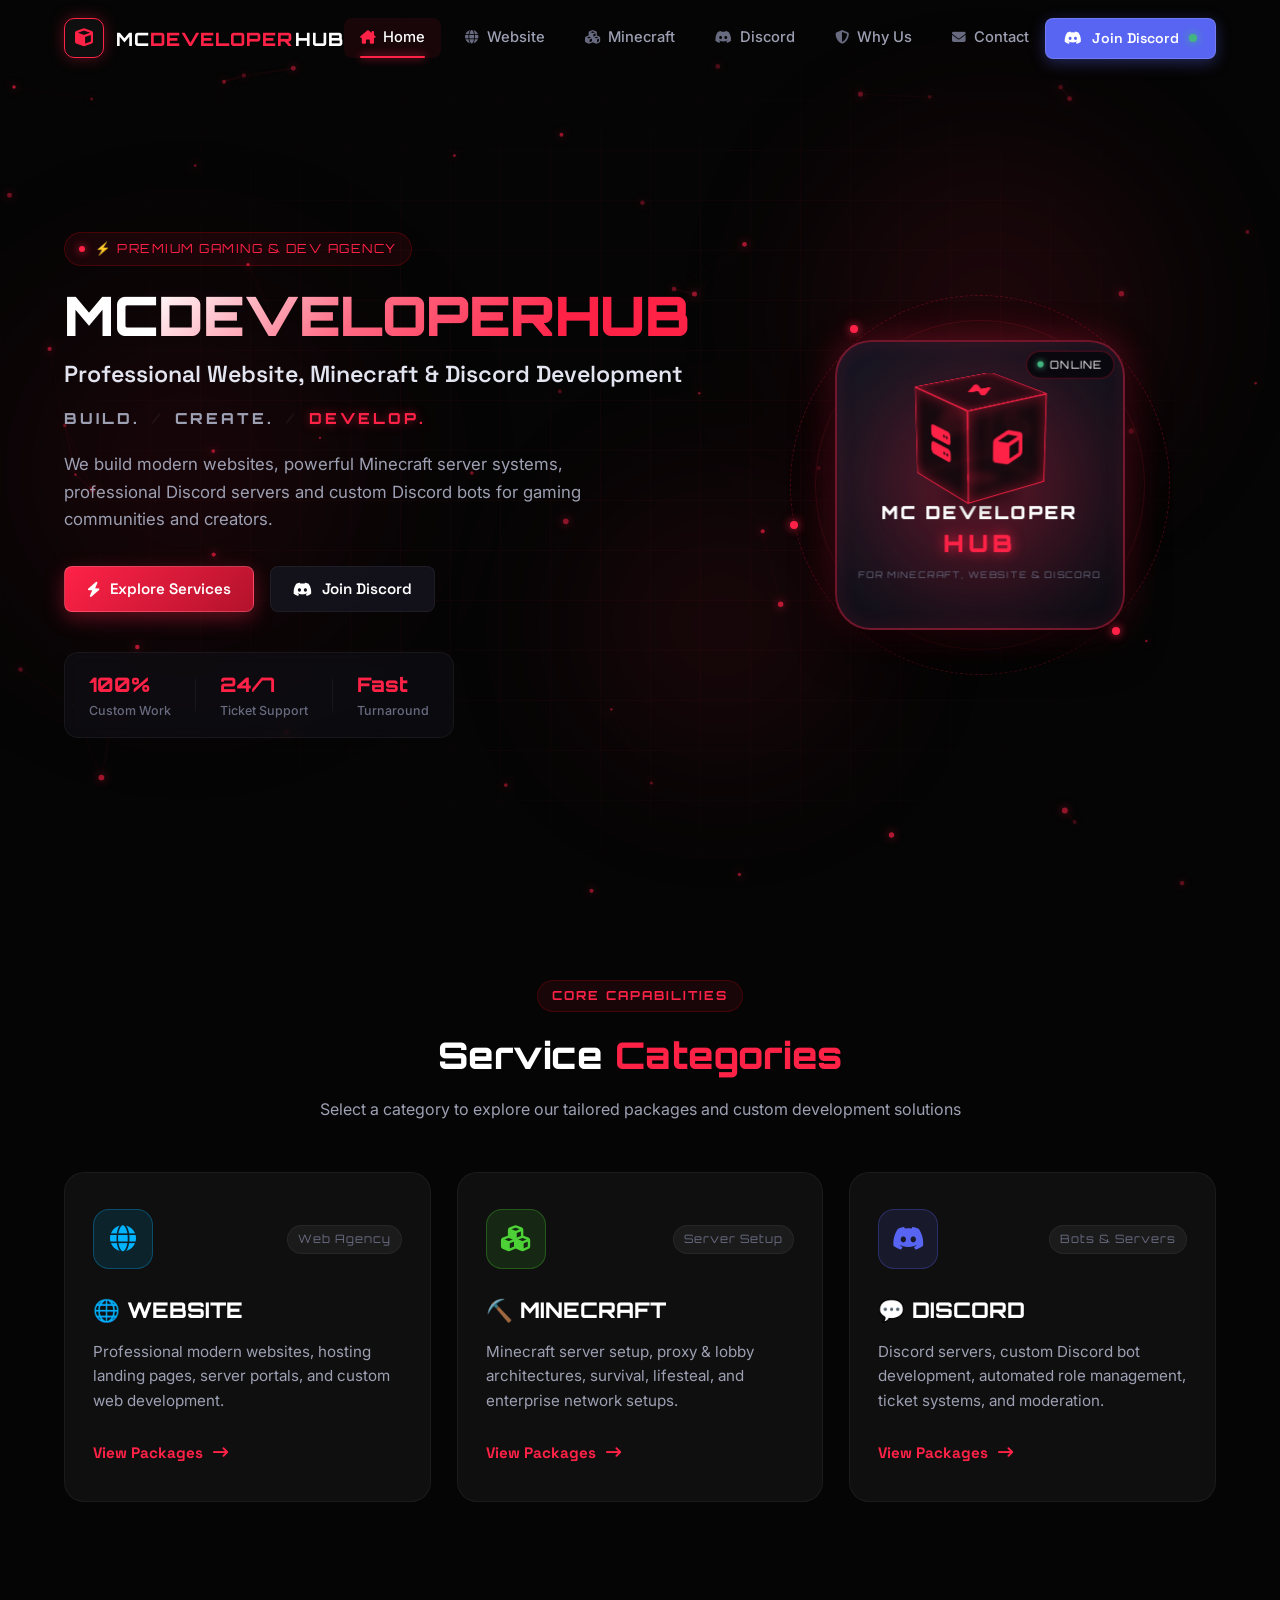
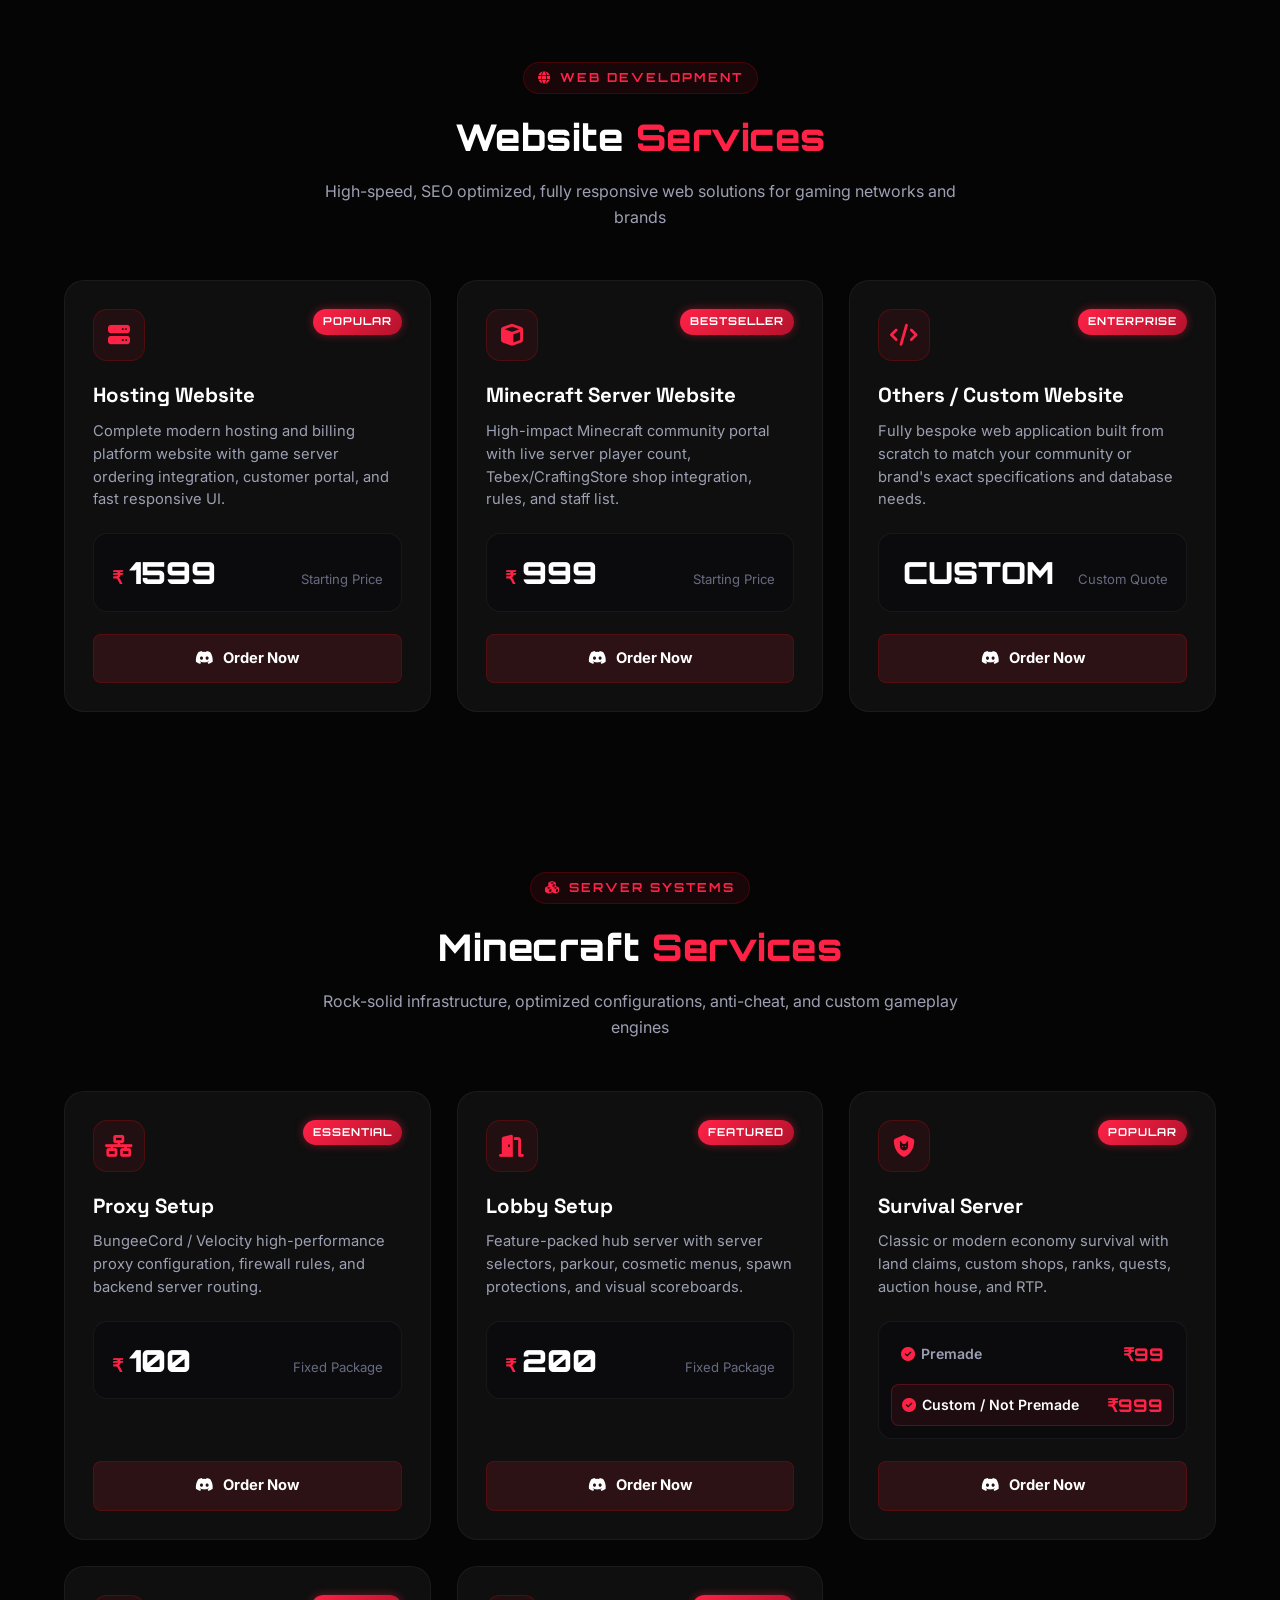
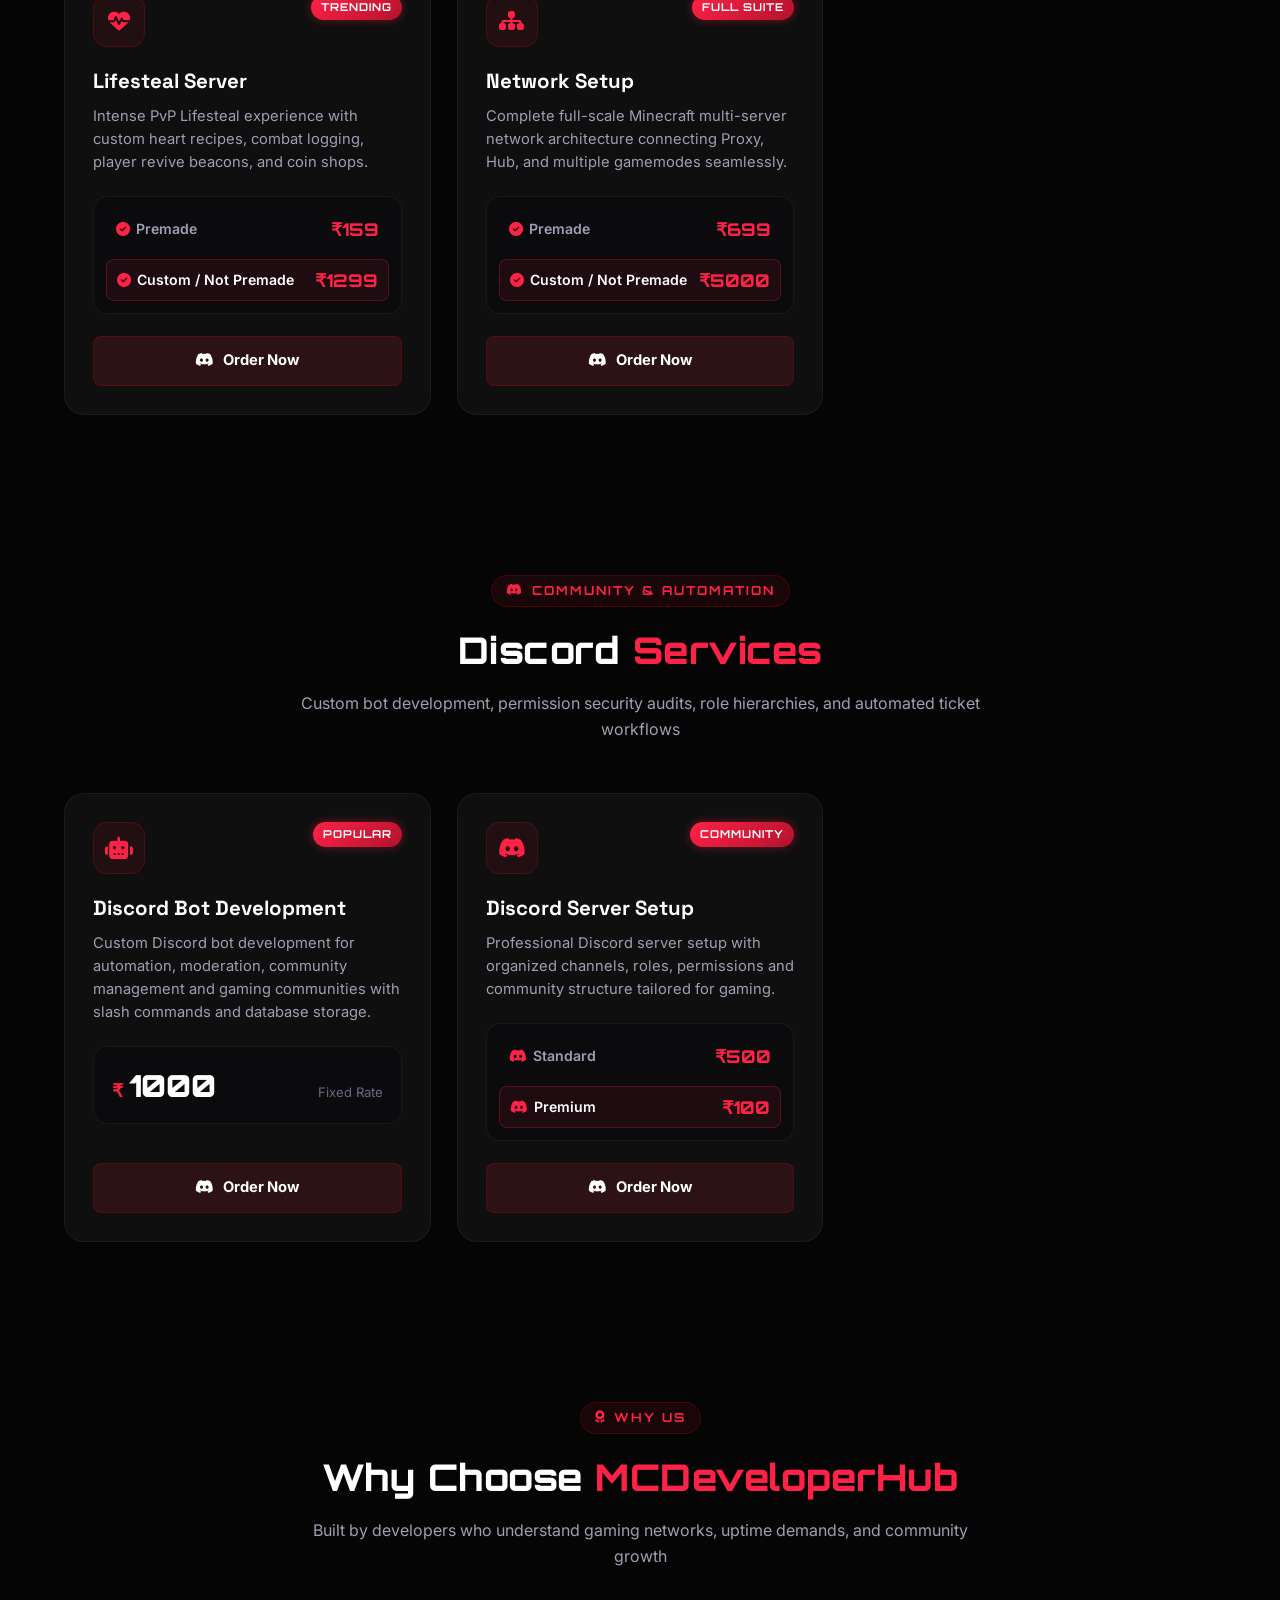
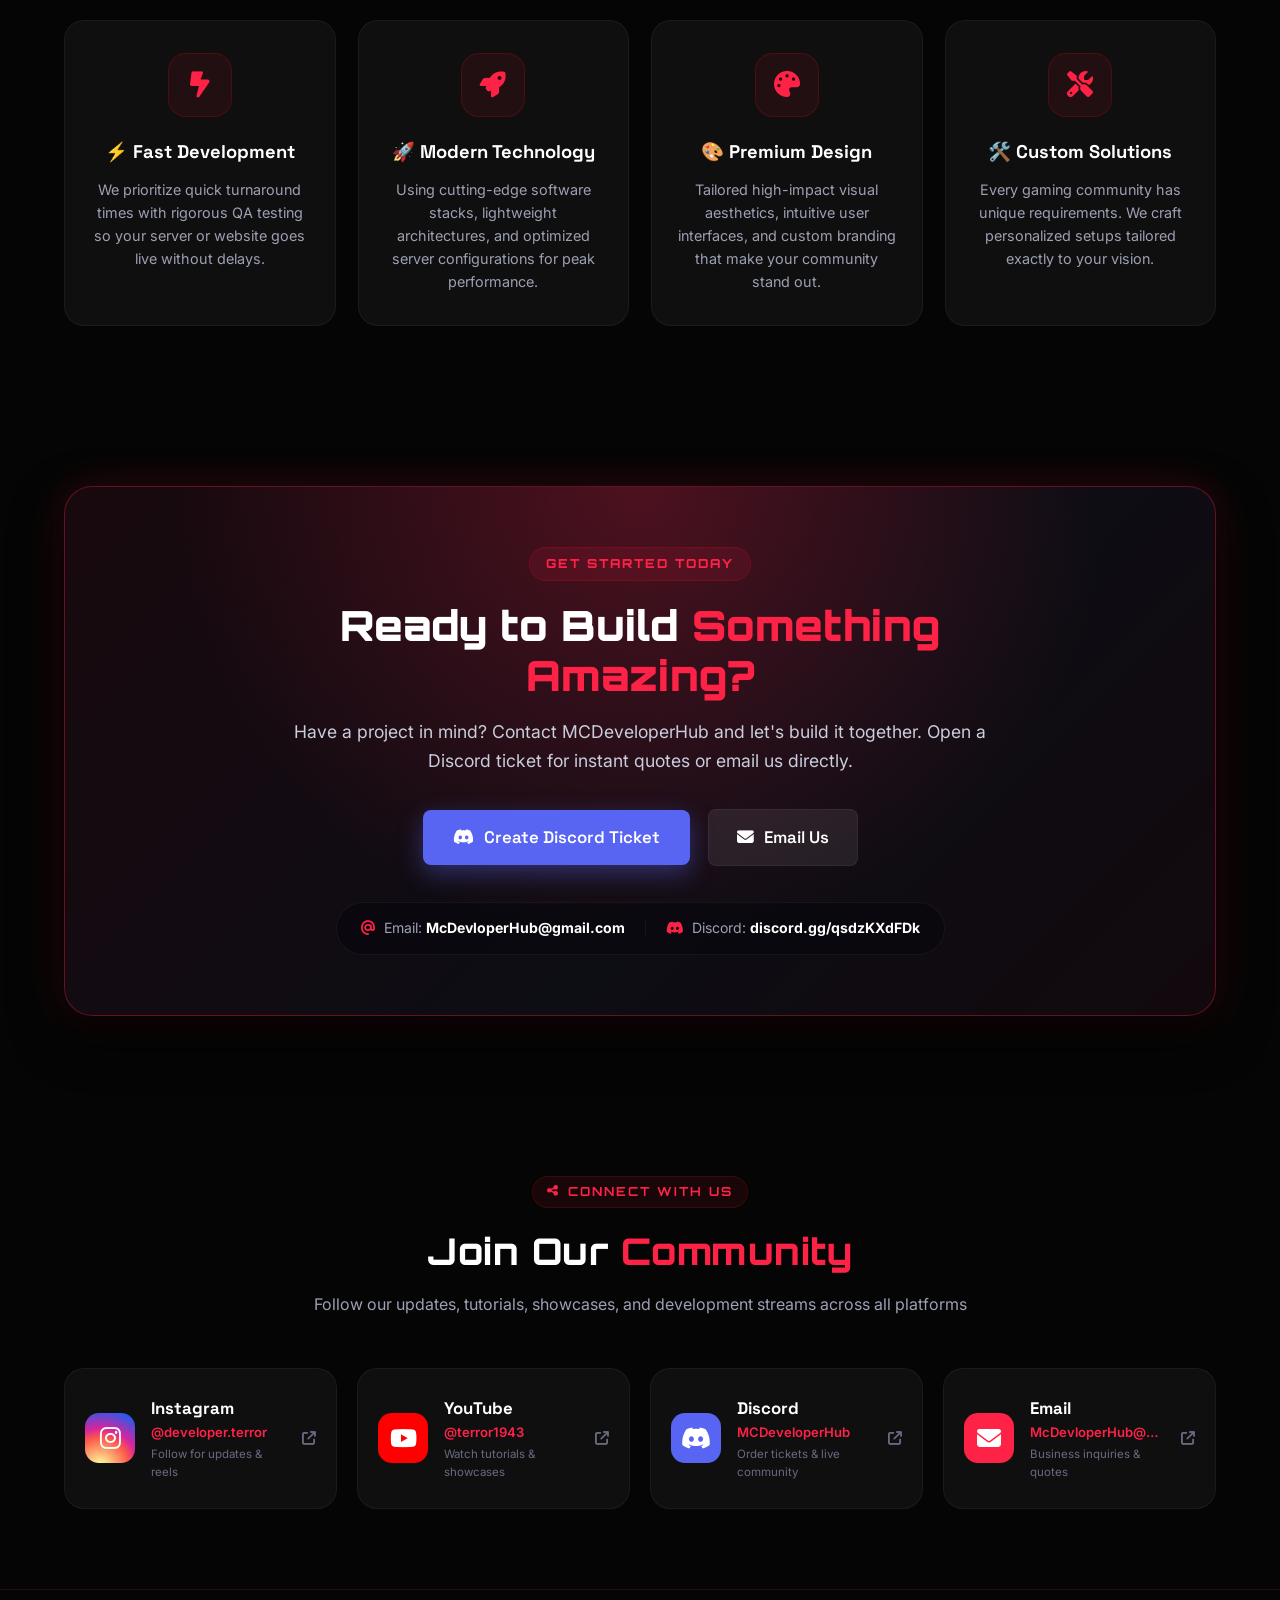
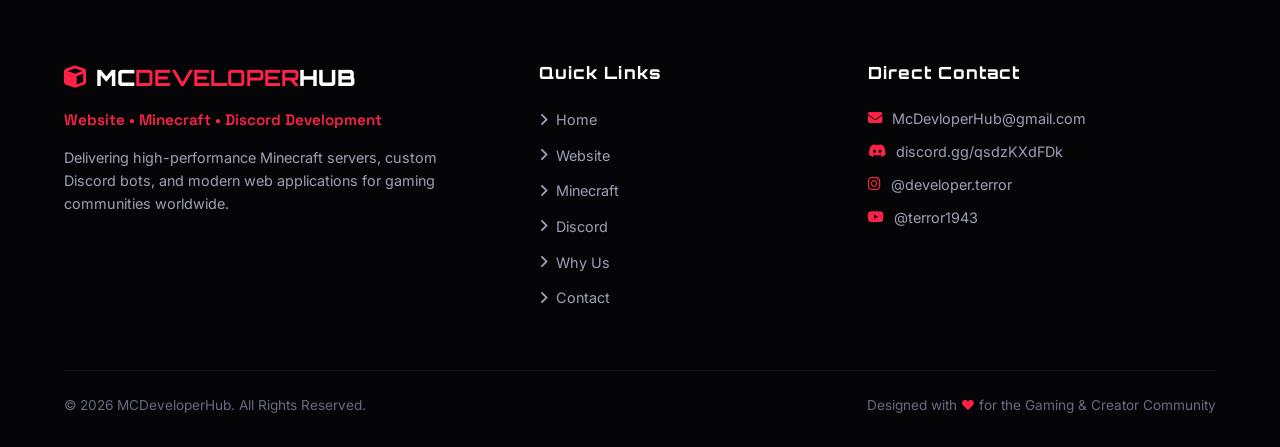
==== index.html @ 364ce105 "build: initialize Android application project Setup base Android project structure including Gradle " ====
<!DOCTYPE html>
<html lang="en">
<head>
  <meta charset="UTF-8">
  <meta name="viewport" content="width=device-width, initial-scale=1.0">
  <title>MCDeveloperHub | Professional Website, Minecraft & Discord Development</title>
  <meta name="description" content="MCDeveloperHub - Premium Minecraft server systems, custom web development, professional Discord servers, and Discord bots for gaming communities and creators.">
  <meta name="theme-color" content="#ff2247">
  
  <!-- Google Fonts: Space Grotesk & Orbitron & Inter -->
  <link rel="preconnect" href="https://fonts.googleapis.com">
  <link rel="preconnect" href="https://fonts.gstatic.com" crossorigin>
  <link href="https://fonts.googleapis.com/css2?family=Orbitron:wght@600;800;900&family=Space+Grotesk:wght@400;500;600;700&family=Inter:wght@300;400;500;600;700&display=swap" rel="stylesheet">
  
  <!-- FontAwesome Icons -->
  <link rel="stylesheet" href="https://cdnjs.cloudflare.com/ajax/libs/font-awesome/6.5.1/css/all.min.css">
  
  <!-- Main Stylesheet -->
  <link rel="stylesheet" href="style.css">
</head>
<body>

  <!-- 1. LOADING SCREEN -->
  <div id="loading-screen" class="loading-screen" aria-hidden="false">
    <div class="loader-content">
      <div class="loader-logo-wrap">
        <div class="loader-cube-glow"></div>
        <div class="loader-cube">
          <i class="fa-solid fa-cube"></i>
        </div>
      </div>
      <div class="loader-brand">MC<span>DEVELOPER</span>HUB</div>
      <div class="loader-bar-bg">
        <div class="loader-bar-fill" id="loader-bar"></div>
      </div>
      <div class="loader-status">INITIALIZING SYSTEMS... <span id="loader-percent">0%</span></div>
    </div>
  </div>

  <!-- BACKGROUND CANVAS & GRID -->
  <div class="bg-effects">
    <canvas id="particle-canvas"></canvas>
    <div class="cyber-grid"></div>
    <div class="glow-orb glow-orb-1"></div>
    <div class="glow-orb glow-orb-2"></div>
    <div class="glow-orb glow-orb-3"></div>
  </div>

  <!-- 2. NAVBAR -->
  <header class="header" id="navbar">
    <nav class="nav-container">
      <a href="#home" class="nav-brand">
        <div class="nav-logo-box">
          <i class="fa-solid fa-cube nav-logo-icon"></i>
          <div class="nav-logo-glow"></div>
        </div>
        <div class="nav-brand-text">
          <span class="brand-mc">MC</span><span class="brand-dev">DEVELOPER</span><span class="brand-hub">HUB</span>
        </div>
      </a>

      <!-- Desktop Navigation Menu -->
      <div class="nav-menu" id="nav-menu">
        <ul class="nav-list">
          <li class="nav-item">
            <a href="#home" class="nav-link active" data-nav="home">
              <i class="fa-solid fa-house-chimney"></i> Home
            </a>
          </li>
          <li class="nav-item">
            <a href="#website-services" class="nav-link" data-nav="website">
              <i class="fa-solid fa-globe"></i> Website
            </a>
          </li>
          <li class="nav-item">
            <a href="#minecraft-services" class="nav-link" data-nav="minecraft">
              <i class="fa-solid fa-cubes"></i> Minecraft
            </a>
          </li>
          <li class="nav-item">
            <a href="#discord-services" class="nav-link" data-nav="discord">
              <i class="fa-brands fa-discord"></i> Discord
            </a>
          </li>
          <li class="nav-item">
            <a href="#why-us" class="nav-link" data-nav="why-us">
              <i class="fa-solid fa-shield-halved"></i> Why Us
            </a>
          </li>
          <li class="nav-item">
            <a href="#contact" class="nav-link" data-nav="contact">
              <i class="fa-solid fa-envelope"></i> Contact
            </a>
          </li>
        </ul>
      </div>

      <!-- Action Buttons -->
      <div class="nav-actions">
        <a href="https://discord.gg/qsdzKXdFDk" target="_blank" rel="noopener noreferrer" class="btn btn-nav-discord">
          <i class="fa-brands fa-discord"></i>
          <span>Join Discord</span>
          <span class="pulse-dot"></span>
        </a>
        
        <!-- Mobile Hamburger -->
        <button class="nav-toggle" id="nav-toggle" aria-label="Toggle navigation menu" aria-expanded="false">
          <span class="toggle-bar bar-1"></span>
          <span class="toggle-bar bar-2"></span>
          <span class="toggle-bar bar-3"></span>
        </button>
      </div>
    </nav>
  </header>

  <!-- MAIN WRAPPER -->
  <main class="main-content">

    <!-- 3. HERO SECTION -->
    <section class="hero-section" id="home">
      <div class="container hero-container">
        <div class="hero-content">
          <div class="hero-badge reveal-fade">
            <span class="badge-dot"></span>
            <span class="badge-text">⚡ PREMIUM GAMING & DEV AGENCY</span>
          </div>

          <h1 class="hero-title reveal-fade">
            <span class="text-white">MC</span><span class="text-gradient-red">DEVELOPER</span><span class="text-red">HUB</span>
          </h1>

          <p class="hero-subtitle reveal-fade">
            Professional Website, Minecraft & Discord Development
          </p>

          <div class="hero-tagline reveal-fade">
            <span class="tagline-word">BUILD.</span>
            <span class="tagline-divider">/</span>
            <span class="tagline-word">CREATE.</span>
            <span class="tagline-divider">/</span>
            <span class="tagline-word highlight">DEVELOP.</span>
          </div>

          <p class="hero-desc reveal-fade">
            We build modern websites, powerful Minecraft server systems, professional Discord servers and custom Discord bots for gaming communities and creators.
          </p>

          <div class="hero-buttons reveal-fade">
            <a href="#service-categories" class="btn btn-primary btn-glow">
              <i class="fa-solid fa-bolt"></i>
              <span>Explore Services</span>
            </a>
            <a href="https://discord.gg/qsdzKXdFDk" target="_blank" rel="noopener noreferrer" class="btn btn-secondary">
              <i class="fa-brands fa-discord"></i>
              <span>Join Discord</span>
            </a>
          </div>

          <!-- Quick Stats / Highlights -->
          <div class="hero-stats reveal-fade">
            <div class="stat-card">
              <div class="stat-num">100%</div>
              <div class="stat-lbl">Custom Work</div>
            </div>
            <div class="stat-divider"></div>
            <div class="stat-card">
              <div class="stat-num">24/7</div>
              <div class="stat-lbl">Ticket Support</div>
            </div>
            <div class="stat-divider"></div>
            <div class="stat-card">
              <div class="stat-num">Fast</div>
              <div class="stat-lbl">Turnaround</div>
            </div>
          </div>
        </div>

        <!-- HERO 3D FLOATING & ROTATING LOGO -->
        <div class="hero-visual reveal-scale">
          <div class="logo-3d-scene" id="logo-scene">
            <div class="cyber-ring-outer"></div>
            <div class="cyber-ring-inner"></div>
            
            <div class="floating-logo-card" id="floating-logo">
              <div class="logo-glow-aura"></div>
              
              <!-- 3D Logo Cube & Graphics -->
              <div class="logo-front">
                <div class="cube-container">
                  <div class="cube-shadow"></div>
                  <div class="tech-cube">
                    <div class="cube-face face-front"><i class="fa-solid fa-cube"></i></div>
                    <div class="cube-face face-back"><i class="fa-brands fa-discord"></i></div>
                    <div class="cube-face face-right"><i class="fa-solid fa-code"></i></div>
                    <div class="cube-face face-left"><i class="fa-solid fa-server"></i></div>
                    <div class="cube-face face-top"><i class="fa-solid fa-bolt"></i></div>
                    <div class="cube-face face-bottom"><i class="fa-solid fa-shield"></i></div>
                  </div>
                </div>

                <div class="floating-logo-text">
                  <div class="fl-brand-title">MC DEVELOPER</div>
                  <div class="fl-brand-accent">HUB</div>
                  <div class="fl-brand-sub">FOR MINECRAFT, WEBSITE & DISCORD</div>
                </div>
              </div>

              <!-- Interactive Badge Overlay -->
              <div class="badge-floating-corner">
                <span class="live-status-dot"></span>
                <span>ONLINE</span>
              </div>
            </div>

            <!-- Orbiting Cyber Particles -->
            <div class="orbit-particle orbit-1"></div>
            <div class="orbit-particle orbit-2"></div>
            <div class="orbit-particle orbit-3"></div>
          </div>
        </div>
      </div>
    </section>

    <!-- 4. SERVICE CATEGORIES (Large Highlights) -->
    <section class="section-categories" id="service-categories">
      <div class="container">
        <div class="section-header reveal-fade">
          <div class="section-badge">CORE CAPABILITIES</div>
          <h2 class="section-title">Service <span class="text-red">Categories</span></h2>
          <p class="section-subtitle">Select a category to explore our tailored packages and custom development solutions</p>
        </div>

        <div class="categories-grid">
          <!-- Category 1: Website -->
          <a href="#website-services" class="category-card reveal-up">
            <div class="cat-card-bg"></div>
            <div class="cat-card-glow"></div>
            <div class="cat-icon-wrapper">
              <div class="cat-icon cat-icon-web">
                <i class="fa-solid fa-globe"></i>
              </div>
              <span class="cat-chip">Web Agency</span>
            </div>
            <h3 class="cat-title">🌐 WEBSITE</h3>
            <p class="cat-desc">Professional modern websites, hosting landing pages, server portals, and custom web development.</p>
            <div class="cat-action">
              <span>View Packages</span>
              <i class="fa-solid fa-arrow-right-long"></i>
            </div>
          </a>

          <!-- Category 2: Minecraft -->
          <a href="#minecraft-services" class="category-card reveal-up" style="animation-delay: 0.15s;">
            <div class="cat-card-bg"></div>
            <div class="cat-card-glow"></div>
            <div class="cat-icon-wrapper">
              <div class="cat-icon cat-icon-mc">
                <i class="fa-solid fa-cubes"></i>
              </div>
              <span class="cat-chip">Server Setup</span>
            </div>
            <h3 class="cat-title">⛏️ MINECRAFT</h3>
            <p class="cat-desc">Minecraft server setup, proxy & lobby architectures, survival, lifesteal, and enterprise network setups.</p>
            <div class="cat-action">
              <span>View Packages</span>
              <i class="fa-solid fa-arrow-right-long"></i>
            </div>
          </a>

          <!-- Category 3: Discord -->
          <a href="#discord-services" class="category-card reveal-up" style="animation-delay: 0.3s;">
            <div class="cat-card-bg"></div>
            <div class="cat-card-glow"></div>
            <div class="cat-icon-wrapper">
              <div class="cat-icon cat-icon-dc">
                <i class="fa-brands fa-discord"></i>
              </div>
              <span class="cat-chip">Bots & Servers</span>
            </div>
            <h3 class="cat-title">💬 DISCORD</h3>
            <p class="cat-desc">Discord servers, custom Discord bot development, automated role management, ticket systems, and moderation.</p>
            <div class="cat-action">
              <span>View Packages</span>
              <i class="fa-solid fa-arrow-right-long"></i>
            </div>
          </a>
        </div>
      </div>
    </section>

    <!-- 5. WEBSITE SERVICES -->
    <section class="section-services" id="website-services">
      <div class="container">
        <div class="section-header reveal-fade">
          <div class="section-badge"><i class="fa-solid fa-globe"></i> WEB DEVELOPMENT</div>
          <h2 class="section-title">Website <span class="text-red">Services</span></h2>
          <p class="section-subtitle">High-speed, SEO optimized, fully responsive web solutions for gaming networks and brands</p>
        </div>

        <div class="services-grid" id="website-services-container">
          <!-- Dynamically populated from JS SERVICE PRICES configuration -->
        </div>
      </div>
    </section>

    <!-- 6. MINECRAFT SERVICES -->
    <section class="section-services" id="minecraft-services">
      <div class="container">
        <div class="section-header reveal-fade">
          <div class="section-badge"><i class="fa-solid fa-cubes"></i> SERVER SYSTEMS</div>
          <h2 class="section-title">Minecraft <span class="text-red">Services</span></h2>
          <p class="section-subtitle">Rock-solid infrastructure, optimized configurations, anti-cheat, and custom gameplay engines</p>
        </div>

        <div class="services-grid" id="minecraft-services-container">
          <!-- Dynamically populated from JS SERVICE PRICES configuration -->
        </div>
      </div>
    </section>

    <!-- 7. DISCORD SERVICES -->
    <section class="section-services" id="discord-services">
      <div class="container">
        <div class="section-header reveal-fade">
          <div class="section-badge"><i class="fa-brands fa-discord"></i> COMMUNITY & AUTOMATION</div>
          <h2 class="section-title">Discord <span class="text-red">Services</span></h2>
          <p class="section-subtitle">Custom bot development, permission security audits, role hierarchies, and automated ticket workflows</p>
        </div>

        <div class="services-grid" id="discord-services-container">
          <!-- Dynamically populated from JS SERVICE PRICES configuration -->
        </div>
      </div>
    </section>

    <!-- 8. WHY CHOOSE MCDEVELOPERHUB -->
    <section class="section-why-us" id="why-us">
      <div class="container">
        <div class="section-header reveal-fade">
          <div class="section-badge"><i class="fa-solid fa-award"></i> WHY US</div>
          <h2 class="section-title">Why Choose <span class="text-red">MCDeveloperHub</span></h2>
          <p class="section-subtitle">Built by developers who understand gaming networks, uptime demands, and community growth</p>
        </div>

        <div class="why-us-grid">
          <!-- Card 1 -->
          <div class="why-card reveal-up">
            <div class="why-card-glow"></div>
            <div class="why-icon-box">
              <i class="fa-solid fa-bolt-lightning"></i>
            </div>
            <h3 class="why-title">⚡ Fast Development</h3>
            <p class="why-desc">We prioritize quick turnaround times with rigorous QA testing so your server or website goes live without delays.</p>
          </div>

          <!-- Card 2 -->
          <div class="why-card reveal-up" style="animation-delay: 0.1s;">
            <div class="why-card-glow"></div>
            <div class="why-icon-box">
              <i class="fa-solid fa-rocket"></i>
            </div>
            <h3 class="why-title">🚀 Modern Technology</h3>
            <p class="why-desc">Using cutting-edge software stacks, lightweight architectures, and optimized server configurations for peak performance.</p>
          </div>

          <!-- Card 3 -->
          <div class="why-card reveal-up" style="animation-delay: 0.2s;">
            <div class="why-card-glow"></div>
            <div class="why-icon-box">
              <i class="fa-solid fa-palette"></i>
            </div>
            <h3 class="why-title">🎨 Premium Design</h3>
            <p class="why-desc">Tailored high-impact visual aesthetics, intuitive user interfaces, and custom branding that make your community stand out.</p>
          </div>

          <!-- Card 4 -->
          <div class="why-card reveal-up" style="animation-delay: 0.3s;">
            <div class="why-card-glow"></div>
            <div class="why-icon-box">
              <i class="fa-solid fa-screwdriver-wrench"></i>
            </div>
            <h3 class="why-title">🛠️ Custom Solutions</h3>
            <p class="why-desc">Every gaming community has unique requirements. We craft personalized setups tailored exactly to your vision.</p>
          </div>
        </div>
      </div>
    </section>

    <!-- 9. CONTACT / ORDER SECTION (Large CTA) -->
    <section class="section-contact" id="contact">
      <div class="container">
        <div class="cta-banner reveal-scale">
          <div class="cta-mesh-bg"></div>
          <div class="cta-content">
            <div class="cta-badge">GET STARTED TODAY</div>
            <h2 class="cta-heading">Ready to Build <span class="text-red">Something Amazing?</span></h2>
            <p class="cta-text">
              Have a project in mind? Contact MCDeveloperHub and let's build it together. Open a Discord ticket for instant quotes or email us directly.
            </p>

            <div class="cta-buttons">
              <a href="https://discord.gg/qsdzKXdFDk" target="_blank" rel="noopener noreferrer" class="btn btn-cta-discord btn-glow">
                <i class="fa-brands fa-discord"></i>
                <span>Create Discord Ticket</span>
              </a>
              <a href="mailto:McDevloperHub@gmail.com" class="btn btn-cta-email">
                <i class="fa-solid fa-envelope"></i>
                <span>Email Us</span>
              </a>
            </div>

            <!-- Direct Contact Info Strip -->
            <div class="cta-direct-info">
              <div class="info-item">
                <i class="fa-solid fa-at"></i>
                <span>Email: <strong>McDevloperHub@gmail.com</strong></span>
              </div>
              <div class="info-divider"></div>
              <div class="info-item">
                <i class="fa-brands fa-discord"></i>
                <span>Discord: <strong>discord.gg/qsdzKXdFDk</strong></span>
              </div>
            </div>
          </div>
        </div>
      </div>
    </section>

    <!-- 10. SOCIAL MEDIA SECTION -->
    <section class="section-socials" id="socials">
      <div class="container">
        <div class="section-header reveal-fade">
          <div class="section-badge"><i class="fa-solid fa-share-nodes"></i> CONNECT WITH US</div>
          <h2 class="section-title">Join Our <span class="text-red">Community</span></h2>
          <p class="section-subtitle">Follow our updates, tutorials, showcases, and development streams across all platforms</p>
        </div>

        <div class="socials-grid">
          <!-- Instagram -->
          <a href="https://www.instagram.com/developer.terror?igsi=ZnM3NHNtdjF3dmpr" target="_blank" rel="noopener noreferrer" class="social-card sc-instagram reveal-up">
            <div class="sc-glow"></div>
            <div class="sc-icon"><i class="fa-brands fa-instagram"></i></div>
            <div class="sc-info">
              <div class="sc-platform">Instagram</div>
              <div class="sc-handle">@developer.terror</div>
              <div class="sc-label">Follow for updates & reels</div>
            </div>
            <div class="sc-arrow"><i class="fa-solid fa-arrow-up-right-from-square"></i></div>
          </a>

          <!-- YouTube -->
          <a href="https://youtube.com/@terror1943?si=mjXOVW4TZnGoXd26" target="_blank" rel="noopener noreferrer" class="social-card sc-youtube reveal-up" style="animation-delay: 0.1s;">
            <div class="sc-glow"></div>
            <div class="sc-icon"><i class="fa-brands fa-youtube"></i></div>
            <div class="sc-info">
              <div class="sc-platform">YouTube</div>
              <div class="sc-handle">@terror1943</div>
              <div class="sc-label">Watch tutorials & showcases</div>
            </div>
            <div class="sc-arrow"><i class="fa-solid fa-arrow-up-right-from-square"></i></div>
          </a>

          <!-- Discord -->
          <a href="https://discord.gg/qsdzKXdFDk" target="_blank" rel="noopener noreferrer" class="social-card sc-discord reveal-up" style="animation-delay: 0.2s;">
            <div class="sc-glow"></div>
            <div class="sc-icon"><i class="fa-brands fa-discord"></i></div>
            <div class="sc-info">
              <div class="sc-platform">Discord</div>
              <div class="sc-handle">MCDeveloperHub</div>
              <div class="sc-label">Order tickets & live community</div>
            </div>
            <div class="sc-arrow"><i class="fa-solid fa-arrow-up-right-from-square"></i></div>
          </a>

          <!-- Email -->
          <a href="mailto:McDevloperHub@gmail.com" class="social-card sc-email reveal-up" style="animation-delay: 0.3s;">
            <div class="sc-glow"></div>
            <div class="sc-icon"><i class="fa-solid fa-envelope"></i></div>
            <div class="sc-info">
              <div class="sc-platform">Email</div>
              <div class="sc-handle">McDevloperHub@gmail.com</div>
              <div class="sc-label">Business inquiries & quotes</div>
            </div>
            <div class="sc-arrow"><i class="fa-solid fa-arrow-up-right-from-square"></i></div>
          </a>
        </div>
      </div>
    </section>

  </main>

  <!-- 11. FOOTER -->
  <footer class="footer">
    <div class="container footer-container">
      <div class="footer-top">
        <div class="footer-brand-col">
          <div class="footer-brand">
            <i class="fa-solid fa-cube text-red"></i>
            <span>MC<strong class="text-red">DEVELOPER</strong>HUB</span>
          </div>
          <p class="footer-tagline">Website • Minecraft • Discord Development</p>
          <p class="footer-about">
            Delivering high-performance Minecraft servers, custom Discord bots, and modern web applications for gaming communities worldwide.
          </p>
        </div>

        <div class="footer-links-col">
          <h4 class="footer-heading">Quick Links</h4>
          <ul class="footer-links">
            <li><a href="#home"><i class="fa-solid fa-angle-right"></i> Home</a></li>
            <li><a href="#website-services"><i class="fa-solid fa-angle-right"></i> Website</a></li>
            <li><a href="#minecraft-services"><i class="fa-solid fa-angle-right"></i> Minecraft</a></li>
            <li><a href="#discord-services"><i class="fa-solid fa-angle-right"></i> Discord</a></li>
            <li><a href="#why-us"><i class="fa-solid fa-angle-right"></i> Why Us</a></li>
            <li><a href="#contact"><i class="fa-solid fa-angle-right"></i> Contact</a></li>
          </ul>
        </div>

        <div class="footer-contact-col">
          <h4 class="footer-heading">Direct Contact</h4>
          <ul class="footer-contact-list">
            <li>
              <i class="fa-solid fa-envelope text-red"></i>
              <a href="mailto:McDevloperHub@gmail.com">McDevloperHub@gmail.com</a>
            </li>
            <li>
              <i class="fa-brands fa-discord text-red"></i>
              <a href="https://discord.gg/qsdzKXdFDk" target="_blank" rel="noopener noreferrer">discord.gg/qsdzKXdFDk</a>
            </li>
            <li>
              <i class="fa-brands fa-instagram text-red"></i>
              <a href="https://www.instagram.com/developer.terror?igsi=ZnM3NHNtdjF3dmpr" target="_blank" rel="noopener noreferrer">@developer.terror</a>
            </li>
            <li>
              <i class="fa-brands fa-youtube text-red"></i>
              <a href="https://youtube.com/@terror1943?si=mjXOVW4TZnGoXd26" target="_blank" rel="noopener noreferrer">@terror1943</a>
            </li>
          </ul>
        </div>
      </div>

      <div class="footer-bottom">
        <div class="copyright">
          &copy; 2026 MCDeveloperHub. All Rights Reserved.
        </div>
        <div class="footer-sub-tag">
          Designed with <span class="heart-pulse">❤</span> for the Gaming & Creator Community
        </div>
      </div>
    </div>
  </footer>

  <!-- Floating Scroll To Top Button -->
  <button id="back-to-top" class="back-to-top" aria-label="Scroll to top">
    <i class="fa-solid fa-arrow-up"></i>
  </button>

  <!-- Main JavaScript File -->
  <script src="script.js"></script>
</body>
</html>
---- style.css ----
/* ━━━━━━━━━━━━━━━━━━━━━━━━━━━━━━━━━━━━━━━━━━━━━━━━━━━━━
   MCDEVELOPERHUB - CORE DESIGN SYSTEM
   Futuristic Cyber Dark & Neon Red Developer Aesthetic
   ━━━━━━━━━━━━━━━━━━━━━━━━━━━━━━━━━━━━━━━━━━━━━━━━━━━━━ */

:root {
  /* Sleek Interface Color Palette */
  --bg-black: #050505;
  --bg-dark: #0a0a0f;
  --bg-card: rgba(20, 20, 20, 0.7);
  --bg-card-hover: rgba(28, 28, 36, 0.85);
  --bg-glass: rgba(15, 15, 20, 0.75);
  --bg-glass-card: rgba(20, 20, 20, 0.7);
  
  --primary-red: #ff2247;
  --primary-red-glow: #ff3355;
  --red-deep: #b3122c;
  --red-dark: #3a0811;
  --red-neon: 0 0 10px rgba(255, 0, 0, 0.8), 0 0 20px rgba(255, 0, 0, 0.4);
  --red-glow: 0 0 20px rgba(255, 0, 0, 0.4);
  --red-accent: #ff4d4d;
  
  --text-white: #ffffff;
  --text-muted: #9da0b3;
  --text-dim: #686b80;
  
  --border-dark: rgba(255, 255, 255, 0.05);
  --border-red-subtle: rgba(255, 0, 0, 0.2);
  --border-red-bright: rgba(255, 34, 71, 0.6);
  
  --glow-primary: 0 0 20px rgba(255, 0, 0, 0.4);
  --glow-strong: 0 0 30px rgba(255, 0, 0, 0.6);
  --shadow-card: 0 10px 30px rgba(0, 0, 0, 0.7);
  --shadow-elevated: 0 20px 50px rgba(255, 0, 0, 0.25);

  /* Typography */
  --font-display: 'Orbitron', -apple-system, BlinkMacSystemFont, sans-serif;
  --font-heading: 'Space Grotesk', -apple-system, BlinkMacSystemFont, sans-serif;
  --font-body: 'Inter', -apple-system, BlinkMacSystemFont, sans-serif;

  /* Layout & Transitions */
  --max-width: 1200px;
  --radius-sm: 8px;
  --radius-md: 14px;
  --radius-lg: 20px;
  --radius-full: 9999px;
  --transition-fast: 0.2s ease;
  --transition-normal: 0.35s cubic-bezier(0.16, 1, 0.3, 1);
  --transition-slow: 0.6s cubic-bezier(0.16, 1, 0.3, 1);
}

/* Reset & Global */
*, *::before, *::after {
  margin: 0;
  padding: 0;
  box-sizing: border-box;
}

html {
  scroll-behavior: smooth;
  font-size: 16px;
  background-color: var(--bg-black);
  color: var(--text-white);
  font-family: var(--font-body);
  overflow-x: hidden;
}

body {
  background-color: var(--bg-black);
  color: var(--text-white);
  line-height: 1.6;
  position: relative;
  overflow-x: hidden;
  min-height: 100vh;
}

a {
  color: inherit;
  text-decoration: none;
  transition: var(--transition-fast);
}

ul {
  list-style: none;
}

button {
  cursor: pointer;
  border: none;
  outline: none;
  background: transparent;
  font-family: inherit;
}

img {
  max-width: 100%;
  height: auto;
  display: block;
}

.container {
  width: 100%;
  max-width: var(--max-width);
  margin: 0 auto;
  padding: 0 24px;
}

/* Text Utilities */
.text-red {
  color: var(--primary-red);
}

.text-white {
  color: var(--text-white);
}

.text-gradient-red {
  background: linear-gradient(135deg, #ffffff 0%, #ff6b84 50%, var(--primary-red) 100%);
  -webkit-background-clip: text;
  -webkit-text-fill-color: transparent;
}

/* ━━━━━━━━━━━━━━━━━━━━━━━━━━━━━━━━━━━━━━━━━━━━━━━━━━━━━
   BACKGROUND EFFECTS & PARTICLES
   ━━━━━━━━━━━━━━━━━━━━━━━━━━━━━━━━━━━━━━━━━━━━━━━━━━━━━ */
.bg-effects {
  position: fixed;
  top: 0;
  left: 0;
  width: 100%;
  height: 100%;
  pointer-events: none;
  z-index: 0;
  overflow: hidden;
}

#particle-canvas {
  position: absolute;
  top: 0;
  left: 0;
  width: 100%;
  height: 100%;
}

.cyber-grid {
  position: absolute;
  top: 0;
  left: 0;
  width: 100%;
  height: 100%;
  background-size: 50px 50px;
  background-image: 
    linear-gradient(to right, rgba(255, 34, 71, 0.03) 1px, transparent 1px),
    linear-gradient(to bottom, rgba(255, 34, 71, 0.03) 1px, transparent 1px);
  mask-image: radial-gradient(ellipse at center, black 40%, transparent 80%);
  -webkit-mask-image: radial-gradient(ellipse at center, black 40%, transparent 80%);
}

.glow-orb {
  position: absolute;
  border-radius: 50%;
  filter: blur(90px);
  opacity: 0.18;
  pointer-events: none;
  animation: orbFloat 14s infinite alternate ease-in-out;
}

.glow-orb-1 {
  top: 10%;
  right: 5%;
  width: 450px;
  height: 450px;
  background: radial-gradient(circle, var(--primary-red) 0%, transparent 70%);
}

.glow-orb-2 {
  bottom: 20%;
  left: -5%;
  width: 500px;
  height: 500px;
  background: radial-gradient(circle, var(--red-deep) 0%, transparent 70%);
  animation-duration: 18s;
}

.glow-orb-3 {
  top: 50%;
  right: 30%;
  width: 350px;
  height: 350px;
  background: radial-gradient(circle, var(--primary-red) 0%, transparent 70%);
  animation-duration: 12s;
}

@keyframes orbFloat {
  0% { transform: translate(0, 0) scale(1); }
  50% { transform: translate(30px, 40px) scale(1.1); }
  100% { transform: translate(-20px, -30px) scale(0.95); }
}

/* ━━━━━━━━━━━━━━━━━━━━━━━━━━━━━━━━━━━━━━━━━━━━━━━━━━━━━
   1. LOADING SCREEN
   ━━━━━━━━━━━━━━━━━━━━━━━━━━━━━━━━━━━━━━━━━━━━━━━━━━━━━ */
.loading-screen {
  position: fixed;
  top: 0;
  left: 0;
  width: 100%;
  height: 100%;
  background: #050508;
  display: flex;
  align-items: center;
  justify-content: center;
  z-index: 9999;
  transition: opacity 0.6s ease, visibility 0.6s ease;
}

.loading-screen.hidden {
  opacity: 0;
  visibility: hidden;
  pointer-events: none;
}

.loader-content {
  display: flex;
  flex-direction: column;
  align-items: center;
  text-align: center;
  max-width: 360px;
  padding: 20px;
}

.loader-logo-wrap {
  position: relative;
  width: 80px;
  height: 80px;
  margin-bottom: 24px;
}

.loader-cube-glow {
  position: absolute;
  inset: -10px;
  background: radial-gradient(circle, var(--primary-red) 0%, transparent 70%);
  filter: blur(12px);
  animation: pulseGlow 1.5s infinite alternate ease-in-out;
}

.loader-cube {
  width: 100%;
  height: 100%;
  background: var(--bg-card);
  border: 2px solid var(--primary-red);
  border-radius: 18px;
  display: flex;
  align-items: center;
  justify-content: center;
  font-size: 32px;
  color: var(--primary-red);
  box-shadow: 0 0 20px rgba(255, 34, 71, 0.5);
  animation: spinCube 3s infinite ease-in-out;
}

.loader-brand {
  font-family: var(--font-display);
  font-size: 1.3rem;
  font-weight: 800;
  letter-spacing: 3px;
  color: #fff;
  margin-bottom: 18px;
}

.loader-brand span {
  color: var(--primary-red);
}

.loader-bar-bg {
  width: 240px;
  height: 6px;
  background: rgba(255, 255, 255, 0.08);
  border-radius: var(--radius-full);
  overflow: hidden;
  position: relative;
  margin-bottom: 12px;
  border: 1px solid rgba(255, 34, 71, 0.3);
}

.loader-bar-fill {
  width: 0%;
  height: 100%;
  background: linear-gradient(90deg, #ff2247, #ff6b84);
  box-shadow: 0 0 10px #ff2247;
  border-radius: var(--radius-full);
  transition: width 0.15s ease-out;
}

.loader-status {
  font-family: var(--font-display);
  font-size: 0.75rem;
  letter-spacing: 2px;
  color: var(--text-dim);
}

.loader-status span {
  color: var(--primary-red);
  font-weight: 700;
}

@keyframes spinCube {
  0% { transform: rotate(0deg) scale(1); }
  50% { transform: rotate(180deg) scale(1.1); }
  100% { transform: rotate(360deg) scale(1); }
}

@keyframes pulseGlow {
  0% { opacity: 0.4; transform: scale(0.9); }
  100% { opacity: 0.9; transform: scale(1.2); }
}

/* ━━━━━━━━━━━━━━━━━━━━━━━━━━━━━━━━━━━━━━━━━━━━━━━━━━━━━
   2. NAVBAR
   ━━━━━━━━━━━━━━━━━━━━━━━━━━━━━━━━━━━━━━━━━━━━━━━━━━━━━ */
.header {
  position: fixed;
  top: 0;
  left: 0;
  width: 100%;
  z-index: 1000;
  transition: all 0.35s ease;
  background: transparent;
  padding: 18px 0;
}

.header.scrolled {
  background: rgba(8, 8, 12, 0.88);
  backdrop-filter: blur(16px);
  -webkit-backdrop-filter: blur(16px);
  border-bottom: 1px solid rgba(255, 34, 71, 0.2);
  padding: 12px 0;
  box-shadow: 0 8px 25px rgba(0, 0, 0, 0.6);
}

.nav-container {
  max-width: var(--max-width);
  margin: 0 auto;
  padding: 0 24px;
  display: flex;
  align-items: center;
  justify-content: space-between;
}

.nav-brand {
  display: flex;
  align-items: center;
  gap: 12px;
}

.nav-logo-box {
  position: relative;
  width: 40px;
  height: 40px;
  background: var(--bg-card);
  border: 1.5px solid var(--primary-red);
  border-radius: 10px;
  display: flex;
  align-items: center;
  justify-content: center;
  color: var(--primary-red);
  font-size: 18px;
  box-shadow: 0 0 15px rgba(255, 34, 71, 0.35);
  transition: transform var(--transition-normal);
}

.nav-brand:hover .nav-logo-box {
  transform: rotate(15deg) scale(1.08);
  box-shadow: var(--glow-primary);
}

.nav-brand-text {
  font-family: var(--font-display);
  font-weight: 800;
  font-size: 1.15rem;
  letter-spacing: 1px;
  display: flex;
  align-items: center;
}

.brand-mc { color: #ffffff; }
.brand-dev { color: var(--primary-red); }
.brand-hub { color: #ffffff; margin-left: 2px; }

.nav-menu {
  display: flex;
  align-items: center;
}

.nav-list {
  display: flex;
  align-items: center;
  gap: 8px;
}

.nav-link {
  padding: 8px 16px;
  font-size: 0.92rem;
  font-weight: 500;
  color: var(--text-muted);
  border-radius: var(--radius-sm);
  display: flex;
  align-items: center;
  gap: 8px;
  position: relative;
  transition: all var(--transition-fast);
}

.nav-link i {
  font-size: 0.85rem;
  color: var(--text-dim);
  transition: color var(--transition-fast);
}

.nav-link:hover,
.nav-link.active {
  color: #fff;
  background: rgba(255, 34, 71, 0.08);
}

.nav-link:hover i,
.nav-link.active i {
  color: var(--primary-red);
}

.nav-link.active::after {
  content: '';
  position: absolute;
  bottom: 0;
  left: 16px;
  right: 16px;
  height: 2px;
  background: var(--primary-red);
  border-radius: var(--radius-full);
  box-shadow: 0 0 8px var(--primary-red);
}

.nav-actions {
  display: flex;
  align-items: center;
  gap: 14px;
}

.btn {
  display: inline-flex;
  align-items: center;
  justify-content: center;
  gap: 10px;
  padding: 10px 22px;
  font-size: 0.95rem;
  font-weight: 600;
  font-family: var(--font-heading);
  border-radius: var(--radius-sm);
  transition: all var(--transition-normal);
  position: relative;
  overflow: hidden;
  user-select: none;
}

.btn-nav-discord {
  background: #5865f2;
  color: #fff;
  padding: 8px 18px;
  font-size: 0.88rem;
  border-radius: 8px;
  border: 1px solid rgba(255, 255, 255, 0.15);
  box-shadow: 0 4px 15px rgba(88, 101, 242, 0.35);
}

.btn-nav-discord:hover {
  background: #4752c4;
  transform: translateY(-2px);
  box-shadow: 0 6px 20px rgba(88, 101, 242, 0.55);
}

.pulse-dot {
  width: 8px;
  height: 8px;
  background: #43b581;
  border-radius: 50%;
  box-shadow: 0 0 8px #43b581;
  animation: pulseGreen 1.5s infinite;
}

@keyframes pulseGreen {
  0% { transform: scale(0.9); opacity: 0.7; }
  50% { transform: scale(1.2); opacity: 1; }
  100% { transform: scale(0.9); opacity: 0.7; }
}

.nav-toggle {
  display: none;
  flex-direction: column;
  justify-content: space-between;
  width: 32px;
  height: 24px;
  padding: 2px;
  z-index: 1001;
}

.toggle-bar {
  width: 100%;
  height: 2.5px;
  background: #fff;
  border-radius: 4px;
  transition: all var(--transition-normal);
}

.nav-toggle.open .bar-1 {
  transform: translateY(8px) rotate(45deg);
  background: var(--primary-red);
}

.nav-toggle.open .bar-2 {
  opacity: 0;
}

.nav-toggle.open .bar-3 {
  transform: translateY(-8px) rotate(-45deg);
  background: var(--primary-red);
}

/* ━━━━━━━━━━━━━━━━━━━━━━━━━━━━━━━━━━━━━━━━━━━━━━━━━━━━━
   3. HERO SECTION
   ━━━━━━━━━━━━━━━━━━━━━━━━━━━━━━━━━━━━━━━━━━━━━━━━━━━━━ */
.hero-section {
  position: relative;
  min-height: 100vh;
  display: flex;
  align-items: center;
  padding: 130px 0 60px;
  z-index: 1;
}

.hero-container {
  display: grid;
  grid-template-columns: 1.15fr 0.85fr;
  gap: 40px;
  align-items: center;
}

.hero-badge {
  display: inline-flex;
  align-items: center;
  gap: 10px;
  padding: 6px 14px;
  background: rgba(255, 34, 71, 0.08);
  border: 1px solid var(--border-red-subtle);
  border-radius: var(--radius-full);
  font-family: var(--font-display);
  font-size: 0.78rem;
  letter-spacing: 1.5px;
  color: var(--primary-red);
  margin-bottom: 20px;
}

.badge-dot {
  width: 6px;
  height: 6px;
  background: var(--primary-red);
  border-radius: 50%;
  box-shadow: 0 0 8px var(--primary-red);
  animation: pulseGreen 1.5s infinite;
}

.hero-title {
  font-family: var(--font-display);
  font-size: 3.4rem;
  font-weight: 900;
  line-height: 1.1;
  letter-spacing: -0.5px;
  margin-bottom: 14px;
}

.hero-subtitle {
  font-family: var(--font-heading);
  font-size: 1.45rem;
  font-weight: 600;
  color: #e2e4ef;
  margin-bottom: 16px;
  line-height: 1.35;
}

.hero-tagline {
  display: flex;
  align-items: center;
  gap: 12px;
  font-family: var(--font-display);
  font-size: 0.95rem;
  font-weight: 800;
  letter-spacing: 3px;
  margin-bottom: 20px;
}

.tagline-word {
  color: var(--text-muted);
}

.tagline-word.highlight {
  color: var(--primary-red);
  text-shadow: 0 0 10px rgba(255, 34, 71, 0.5);
}

.tagline-divider {
  color: var(--border-dark);
}

.hero-desc {
  font-size: 1.05rem;
  color: var(--text-muted);
  line-height: 1.65;
  margin-bottom: 32px;
  max-width: 540px;
}

.hero-buttons {
  display: flex;
  flex-wrap: wrap;
  gap: 16px;
  margin-bottom: 40px;
}

.btn-primary {
  background: linear-gradient(135deg, var(--primary-red) 0%, var(--red-deep) 100%);
  color: #fff;
  border: 1px solid rgba(255, 255, 255, 0.18);
  box-shadow: 0 6px 20px rgba(255, 34, 71, 0.35);
}

.btn-primary:hover {
  transform: translateY(-3px);
  box-shadow: var(--glow-strong);
  background: linear-gradient(135deg, var(--red-accent) 0%, var(--primary-red) 100%);
}

.btn-secondary {
  background: rgba(22, 22, 32, 0.8);
  color: #fff;
  border: 1px solid var(--border-dark);
  backdrop-filter: blur(8px);
}

.btn-secondary:hover {
  background: rgba(30, 30, 44, 0.95);
  border-color: var(--border-red-subtle);
  transform: translateY(-3px);
}

.hero-stats {
  display: flex;
  align-items: center;
  gap: 24px;
  padding: 16px 24px;
  background: rgba(18, 18, 26, 0.5);
  border: 1px solid var(--border-dark);
  border-radius: var(--radius-md);
  backdrop-filter: blur(10px);
  width: fit-content;
}

.stat-card {
  text-align: left;
}

.stat-num {
  font-family: var(--font-display);
  font-size: 1.25rem;
  font-weight: 800;
  color: var(--primary-red);
}

.stat-lbl {
  font-size: 0.78rem;
  color: var(--text-dim);
  font-weight: 500;
}

.stat-divider {
  width: 1px;
  height: 32px;
  background: var(--border-dark);
}

/* ━━━━━━━━━━━━━━━━━━━━━━━━━━━━━━━━━━━━━━━━━━━━━━━━━━━━━
   3D FLOATING & ROTATING LOGO IN HERO
   ━━━━━━━━━━━━━━━━━━━━━━━━━━━━━━━━━━━━━━━━━━━━━━━━━━━━━ */
.hero-visual {
  position: relative;
  display: flex;
  justify-content: center;
  align-items: center;
}

.logo-3d-scene {
  position: relative;
  width: 360px;
  height: 360px;
  perspective: 1000px;
  display: flex;
  align-items: center;
  justify-content: center;
}

.cyber-ring-outer {
  position: absolute;
  width: 380px;
  height: 380px;
  border: 1.5px dashed rgba(255, 34, 71, 0.25);
  border-radius: 50%;
  animation: rotateClockwise 25s linear infinite;
}

.cyber-ring-inner {
  position: absolute;
  width: 330px;
  height: 330px;
  border: 1px solid rgba(255, 34, 71, 0.15);
  border-radius: 50%;
  animation: rotateCounterClockwise 20s linear infinite;
}

.floating-logo-card {
  position: relative;
  width: 290px;
  height: 290px;
  aspect-ratio: 1 / 1;
  background: linear-gradient(145deg, #161622 0%, #0d0d14 100%);
  border: 2px solid rgba(255, 34, 71, 0.4);
  border-radius: 36px;
  padding: 24px;
  display: flex;
  flex-direction: column;
  align-items: center;
  justify-content: center;
  box-shadow: 
    0 20px 40px rgba(0, 0, 0, 0.8),
    0 0 35px rgba(255, 34, 71, 0.35),
    inset 0 0 20px rgba(255, 34, 71, 0.12);
  transform-style: preserve-3d;
  animation: floatLogo 5s ease-in-out infinite;
  transition: transform 0.2s ease-out, box-shadow 0.3s ease;
  cursor: pointer;
  user-select: none;
}

.floating-logo-card:hover {
  border-color: var(--primary-red);
  box-shadow: 
    0 25px 50px rgba(0, 0, 0, 0.9),
    0 0 55px rgba(255, 34, 71, 0.65),
    inset 0 0 25px rgba(255, 34, 71, 0.25);
}

.logo-glow-aura {
  position: absolute;
  inset: -20px;
  background: radial-gradient(circle, rgba(255, 34, 71, 0.35) 0%, transparent 70%);
  filter: blur(25px);
  border-radius: 50%;
  pointer-events: none;
  animation: pulseAura 4s infinite alternate ease-in-out;
}

.logo-front {
  display: flex;
  flex-direction: column;
  align-items: center;
  text-align: center;
  z-index: 2;
  transform: translateZ(30px);
}

/* 3D Isometric Cube */
.cube-container {
  width: 90px;
  height: 90px;
  perspective: 800px;
  margin-bottom: 16px;
  position: relative;
}

.tech-cube {
  width: 100%;
  height: 100%;
  position: relative;
  transform-style: preserve-3d;
  transform: rotateX(-20deg) rotateY(35deg);
  animation: autoRotateCube 12s linear infinite;
}

.cube-face {
  position: absolute;
  width: 90px;
  height: 90px;
  background: rgba(22, 10, 15, 0.85);
  border: 1.5px solid var(--primary-red);
  display: flex;
  align-items: center;
  justify-content: center;
  font-size: 34px;
  color: var(--primary-red);
  box-shadow: inset 0 0 15px rgba(255, 34, 71, 0.4);
  backdrop-filter: blur(4px);
}

.face-front  { transform: rotateY(0deg) translateZ(45px); }
.face-back   { transform: rotateY(180deg) translateZ(45px); }
.face-right  { transform: rotateY(90deg) translateZ(45px); }
.face-left   { transform: rotateY(-90deg) translateZ(45px); }
.face-top    { transform: rotateX(90deg) translateZ(45px); background: rgba(40, 12, 20, 0.9); }
.face-bottom { transform: rotateX(-90deg) translateZ(45px); }

.cube-shadow {
  position: absolute;
  bottom: -20px;
  left: 10%;
  width: 80%;
  height: 15px;
  background: rgba(0, 0, 0, 0.7);
  border-radius: 50%;
  filter: blur(8px);
}

.floating-logo-text {
  display: flex;
  flex-direction: column;
  align-items: center;
}

.fl-brand-title {
  font-family: var(--font-display);
  font-size: 1.1rem;
  font-weight: 900;
  letter-spacing: 2px;
  color: #fff;
}

.fl-brand-accent {
  font-family: var(--font-display);
  font-size: 1.45rem;
  font-weight: 900;
  letter-spacing: 4px;
  color: var(--primary-red);
  text-shadow: 0 0 12px rgba(255, 34, 71, 0.8);
  margin-top: -2px;
}

.fl-brand-sub {
  font-family: var(--font-display);
  font-size: 0.55rem;
  letter-spacing: 1.5px;
  color: var(--text-dim);
  margin-top: 4px;
}

.badge-floating-corner {
  position: absolute;
  top: 14px;
  right: 14px;
  display: flex;
  align-items: center;
  gap: 6px;
  padding: 4px 10px;
  background: rgba(8, 8, 12, 0.85);
  border: 1px solid rgba(255, 34, 71, 0.3);
  border-radius: var(--radius-full);
  font-family: var(--font-display);
  font-size: 0.65rem;
  letter-spacing: 1px;
  color: #fff;
  transform: translateZ(40px);
}

.live-status-dot {
  width: 6px;
  height: 6px;
  background: #43b581;
  border-radius: 50%;
  box-shadow: 0 0 6px #43b581;
}

/* Orbit Particles */
.orbit-particle {
  position: absolute;
  width: 8px;
  height: 8px;
  background: var(--primary-red);
  border-radius: 50%;
  box-shadow: 0 0 10px var(--primary-red);
}

.orbit-1 {
  top: 20px;
  left: 50px;
  animation: orbitMotion1 8s infinite linear;
}

.orbit-2 {
  bottom: 30px;
  right: 40px;
  animation: orbitMotion2 10s infinite linear;
}

.orbit-3 {
  top: 60%;
  left: -10px;
  animation: orbitMotion3 7s infinite linear;
}

@keyframes floatLogo {
  0%, 100% {
    transform: translateY(0) rotateX(4deg) rotateY(-4deg);
  }
  50% {
    transform: translateY(-16px) rotateX(-4deg) rotateY(4deg);
  }
}

@keyframes autoRotateCube {
  0% {
    transform: rotateX(-20deg) rotateY(0deg);
  }
  100% {
    transform: rotateX(-20deg) rotateY(360deg);
  }
}

@keyframes rotateClockwise {
  from { transform: rotate(0deg); }
  to { transform: rotate(360deg); }
}

@keyframes rotateCounterClockwise {
  from { transform: rotate(0deg); }
  to { transform: rotate(-360deg); }
}

@keyframes pulseAura {
  0% { opacity: 0.3; transform: scale(0.95); }
  100% { opacity: 0.7; transform: scale(1.1); }
}

@keyframes orbitMotion1 {
  0% { transform: rotate(0deg) translateX(150px) rotate(0deg); }
  100% { transform: rotate(360deg) translateX(150px) rotate(-360deg); }
}

@keyframes orbitMotion2 {
  0% { transform: rotate(0deg) translateX(130px) rotate(0deg); }
  100% { transform: rotate(-360deg) translateX(130px) rotate(360deg); }
}

@keyframes orbitMotion3 {
  0% { transform: rotate(0deg) translateX(170px) rotate(0deg); }
  100% { transform: rotate(360deg) translateX(170px) rotate(-360deg); }
}

/* ━━━━━━━━━━━━━━━━━━━━━━━━━━━━━━━━━━━━━━━━━━━━━━━━━━━━━
   SECTION HEADERS
   ━━━━━━━━━━━━━━━━━━━━━━━━━━━━━━━━━━━━━━━━━━━━━━━━━━━━━ */
section {
  position: relative;
  padding: 80px 0;
  z-index: 2;
}

.section-header {
  text-align: center;
  max-width: 680px;
  margin: 0 auto 50px;
}

.section-badge {
  display: inline-flex;
  align-items: center;
  gap: 8px;
  font-family: var(--font-display);
  font-size: 0.78rem;
  font-weight: 700;
  letter-spacing: 2px;
  color: var(--primary-red);
  background: rgba(255, 34, 71, 0.08);
  border: 1px solid var(--border-red-subtle);
  padding: 5px 14px;
  border-radius: var(--radius-full);
  margin-bottom: 14px;
}

.section-title {
  font-family: var(--font-display);
  font-size: 2.3rem;
  font-weight: 800;
  letter-spacing: 0.5px;
  margin-bottom: 12px;
}

.section-subtitle {
  font-size: 1rem;
  color: var(--text-muted);
}

/* ━━━━━━━━━━━━━━━━━━━━━━━━━━━━━━━━━━━━━━━━━━━━━━━━━━━━━
   4. SERVICE CATEGORIES (3 Large Cards)
   ━━━━━━━━━━━━━━━━━━━━━━━━━━━━━━━━━━━━━━━━━━━━━━━━━━━━━ */
.categories-grid {
  display: grid;
  grid-template-columns: repeat(3, 1fr);
  gap: 26px;
}

.category-card {
  position: relative;
  background: var(--bg-card);
  border: 1px solid var(--border-dark);
  border-radius: var(--radius-lg);
  padding: 36px 28px;
  display: flex;
  flex-direction: column;
  overflow: hidden;
  transition: all var(--transition-normal);
  transform-style: preserve-3d;
}

.cat-card-bg {
  position: absolute;
  inset: 0;
  background: radial-gradient(circle at top right, rgba(255, 34, 71, 0.12) 0%, transparent 60%);
  opacity: 0;
  transition: opacity var(--transition-normal);
}

.cat-card-glow {
  position: absolute;
  inset: -1px;
  border-radius: var(--radius-lg);
  padding: 1px;
  background: linear-gradient(135deg, transparent, transparent);
  -webkit-mask: linear-gradient(#fff 0 0) content-box, linear-gradient(#fff 0 0);
  -webkit-mask-composite: xor;
  mask-composite: exclude;
  pointer-events: none;
  transition: background var(--transition-normal);
}

.category-card:hover {
  transform: translateY(-8px);
  border-color: var(--border-red-bright);
  box-shadow: var(--shadow-elevated);
}

.category-card:hover .cat-card-bg {
  opacity: 1;
}

.category-card:hover .cat-card-glow {
  background: linear-gradient(135deg, var(--primary-red), transparent 70%);
}

.cat-icon-wrapper {
  display: flex;
  align-items: center;
  justify-content: space-between;
  margin-bottom: 24px;
}

.cat-icon {
  width: 60px;
  height: 60px;
  border-radius: 16px;
  display: flex;
  align-items: center;
  justify-content: center;
  font-size: 26px;
  transition: transform var(--transition-normal);
}

.cat-icon-web {
  background: rgba(0, 180, 255, 0.12);
  color: #00b4ff;
  border: 1px solid rgba(0, 180, 255, 0.3);
}

.cat-icon-mc {
  background: rgba(76, 209, 55, 0.12);
  color: #4cd137;
  border: 1px solid rgba(76, 209, 55, 0.3);
}

.cat-icon-dc {
  background: rgba(88, 101, 242, 0.12);
  color: #5865f2;
  border: 1px solid rgba(88, 101, 242, 0.3);
}

.category-card:hover .cat-icon {
  transform: scale(1.1) rotate(5deg);
}

.cat-chip {
  font-family: var(--font-display);
  font-size: 0.72rem;
  letter-spacing: 1px;
  padding: 4px 10px;
  background: rgba(255, 255, 255, 0.05);
  border: 1px solid var(--border-dark);
  border-radius: var(--radius-full);
  color: var(--text-dim);
}

.cat-title {
  font-family: var(--font-display);
  font-size: 1.35rem;
  font-weight: 800;
  margin-bottom: 12px;
  color: #fff;
}

.cat-desc {
  font-size: 0.95rem;
  color: var(--text-muted);
  line-height: 1.6;
  margin-bottom: 28px;
  flex-grow: 1;
}

.cat-action {
  display: flex;
  align-items: center;
  gap: 10px;
  font-family: var(--font-heading);
  font-size: 0.95rem;
  font-weight: 700;
  color: var(--primary-red);
  transition: gap var(--transition-fast);
}

.category-card:hover .cat-action {
  gap: 16px;
}

/* ━━━━━━━━━━━━━━━━━━━━━━━━━━━━━━━━━━━━━━━━━━━━━━━━━━━━━
   5, 6, 7. SERVICE CARDS & PRICING GRIDS
   ━━━━━━━━━━━━━━━━━━━━━━━━━━━━━━━━━━━━━━━━━━━━━━━━━━━━━ */
.services-grid {
  display: grid;
  grid-template-columns: repeat(auto-fill, minmax(320px, 1fr));
  gap: 26px;
}

.service-card {
  position: relative;
  background: var(--bg-card);
  border: 1px solid var(--border-dark);
  border-radius: var(--radius-lg);
  padding: 28px;
  display: flex;
  flex-direction: column;
  transition: all var(--transition-normal);
  overflow: hidden;
}

.service-card:hover {
  transform: translateY(-6px);
  border-color: var(--border-red-subtle);
  box-shadow: 0 15px 35px rgba(0, 0, 0, 0.7), 0 0 20px rgba(255, 34, 71, 0.15);
}

.service-card-top {
  display: flex;
  align-items: flex-start;
  justify-content: space-between;
  margin-bottom: 18px;
}

.service-icon-box {
  width: 52px;
  height: 52px;
  background: rgba(255, 34, 71, 0.08);
  border: 1px solid var(--border-red-subtle);
  border-radius: 14px;
  display: flex;
  align-items: center;
  justify-content: center;
  font-size: 22px;
  color: var(--primary-red);
  transition: transform var(--transition-normal);
}

.service-card:hover .service-icon-box {
  transform: scale(1.08);
  border-color: var(--primary-red);
  box-shadow: 0 0 15px rgba(255, 34, 71, 0.3);
}

.service-badge-popular {
  font-family: var(--font-display);
  font-size: 0.68rem;
  letter-spacing: 1px;
  background: linear-gradient(135deg, var(--primary-red) 0%, var(--red-deep) 100%);
  color: #fff;
  padding: 4px 10px;
  border-radius: var(--radius-full);
  font-weight: 700;
  box-shadow: 0 0 10px rgba(255, 34, 71, 0.4);
}

.service-name {
  font-family: var(--font-heading);
  font-size: 1.28rem;
  font-weight: 700;
  margin-bottom: 8px;
  color: #fff;
}

.service-desc {
  font-size: 0.92rem;
  color: var(--text-muted);
  line-height: 1.55;
  margin-bottom: 22px;
  min-height: 48px;
}

/* Service Multi-tier Option Switcher */
.service-pricing-options {
  display: flex;
  flex-direction: column;
  gap: 10px;
  margin-bottom: 22px;
  padding: 12px;
  background: rgba(10, 10, 16, 0.6);
  border: 1px solid var(--border-dark);
  border-radius: var(--radius-md);
}

.price-option-row {
  display: flex;
  align-items: center;
  justify-content: space-between;
  padding: 6px 10px;
  border-radius: var(--radius-sm);
  transition: background var(--transition-fast);
}

.price-option-row.highlight {
  background: rgba(255, 34, 71, 0.08);
  border: 1px solid rgba(255, 34, 71, 0.25);
}

.option-type {
  font-size: 0.88rem;
  font-weight: 600;
  color: var(--text-muted);
  display: flex;
  align-items: center;
  gap: 6px;
}

.price-option-row.highlight .option-type {
  color: #fff;
}

.option-amount {
  font-family: var(--font-display);
  font-size: 1.1rem;
  font-weight: 800;
  color: var(--primary-red);
}

/* Single Price Display */
.single-price-box {
  display: flex;
  align-items: baseline;
  gap: 6px;
  margin-bottom: 22px;
  padding: 14px 18px;
  background: rgba(10, 10, 16, 0.6);
  border: 1px solid var(--border-dark);
  border-radius: var(--radius-md);
}

.price-currency {
  font-family: var(--font-display);
  font-size: 1.1rem;
  font-weight: 700;
  color: var(--primary-red);
}

.price-val {
  font-family: var(--font-display);
  font-size: 1.9rem;
  font-weight: 900;
  color: #fff;
}

.price-sub {
  font-size: 0.82rem;
  color: var(--text-dim);
  margin-left: auto;
}

.service-card-footer {
  margin-top: auto;
}

.btn-order {
  width: 100%;
  background: rgba(255, 34, 71, 0.12);
  color: #fff;
  border: 1px solid var(--border-red-subtle);
  border-radius: var(--radius-sm);
  padding: 12px 18px;
  font-size: 0.92rem;
  font-weight: 700;
  display: flex;
  align-items: center;
  justify-content: center;
  gap: 10px;
  transition: all var(--transition-normal);
}

.btn-order:hover {
  background: var(--primary-red);
  border-color: var(--primary-red);
  box-shadow: 0 0 20px rgba(255, 34, 71, 0.6);
  transform: translateY(-2px);
}

/* ━━━━━━━━━━━━━━━━━━━━━━━━━━━━━━━━━━━━━━━━━━━━━━━━━━━━━
   8. WHY CHOOSE US SECTION
   ━━━━━━━━━━━━━━━━━━━━━━━━━━━━━━━━━━━━━━━━━━━━━━━━━━━━━ */
.why-us-grid {
  display: grid;
  grid-template-columns: repeat(4, 1fr);
  gap: 22px;
}

.why-card {
  position: relative;
  background: var(--bg-card);
  border: 1px solid var(--border-dark);
  border-radius: var(--radius-lg);
  padding: 32px 24px;
  text-align: center;
  overflow: hidden;
  transition: all var(--transition-normal);
}

.why-card-glow {
  position: absolute;
  top: 0;
  left: 0;
  width: 100%;
  height: 3px;
  background: linear-gradient(90deg, transparent, var(--primary-red), transparent);
  opacity: 0;
  transition: opacity var(--transition-normal);
}

.why-card:hover {
  transform: translateY(-8px);
  border-color: var(--border-red-subtle);
  box-shadow: var(--shadow-card);
}

.why-card:hover .why-card-glow {
  opacity: 1;
}

.why-icon-box {
  width: 64px;
  height: 64px;
  margin: 0 auto 20px;
  background: rgba(255, 34, 71, 0.08);
  border: 1px solid var(--border-red-subtle);
  border-radius: 18px;
  display: flex;
  align-items: center;
  justify-content: center;
  font-size: 26px;
  color: var(--primary-red);
  transition: transform var(--transition-normal);
}

.why-card:hover .why-icon-box {
  transform: scale(1.1) rotate(5deg);
  border-color: var(--primary-red);
  box-shadow: 0 0 20px rgba(255, 34, 71, 0.4);
}

.why-title {
  font-family: var(--font-heading);
  font-size: 1.15rem;
  font-weight: 700;
  margin-bottom: 12px;
  color: #fff;
}

.why-desc {
  font-size: 0.9rem;
  color: var(--text-muted);
  line-height: 1.6;
}

/* ━━━━━━━━━━━━━━━━━━━━━━━━━━━━━━━━━━━━━━━━━━━━━━━━━━━━━
   9. CONTACT / ORDER SECTION
   ━━━━━━━━━━━━━━━━━━━━━━━━━━━━━━━━━━━━━━━━━━━━━━━━━━━━━ */
.cta-banner {
  position: relative;
  background: linear-gradient(135deg, #18090e 0%, #0d0d14 60%, #12090d 100%);
  border: 1.5px solid rgba(255, 34, 71, 0.35);
  border-radius: 28px;
  padding: 60px 40px;
  text-align: center;
  overflow: hidden;
  box-shadow: 0 20px 50px rgba(0, 0, 0, 0.8), 0 0 40px rgba(255, 34, 71, 0.2);
}

.cta-mesh-bg {
  position: absolute;
  inset: 0;
  background-image: radial-gradient(circle at 50% 0%, rgba(255, 34, 71, 0.25) 0%, transparent 60%);
  pointer-events: none;
}

.cta-content {
  position: relative;
  z-index: 2;
  max-width: 720px;
  margin: 0 auto;
}

.cta-badge {
  display: inline-block;
  font-family: var(--font-display);
  font-size: 0.78rem;
  font-weight: 800;
  letter-spacing: 2px;
  color: var(--primary-red);
  background: rgba(255, 34, 71, 0.1);
  border: 1px solid var(--border-red-subtle);
  padding: 6px 16px;
  border-radius: var(--radius-full);
  margin-bottom: 20px;
}

.cta-heading {
  font-family: var(--font-display);
  font-size: 2.6rem;
  font-weight: 900;
  margin-bottom: 16px;
  line-height: 1.2;
}

.cta-text {
  font-size: 1.1rem;
  color: #c9cddc;
  line-height: 1.65;
  margin-bottom: 34px;
}

.cta-buttons {
  display: flex;
  align-items: center;
  justify-content: center;
  flex-wrap: wrap;
  gap: 18px;
  margin-bottom: 36px;
}

.btn-cta-discord {
  background: #5865f2;
  color: #fff;
  padding: 14px 30px;
  font-size: 1.05rem;
  border-radius: var(--radius-sm);
  box-shadow: 0 8px 25px rgba(88, 101, 242, 0.4);
}

.btn-cta-discord:hover {
  background: #4752c4;
  transform: translateY(-3px);
  box-shadow: 0 12px 30px rgba(88, 101, 242, 0.6);
}

.btn-cta-email {
  background: rgba(255, 255, 255, 0.08);
  color: #fff;
  border: 1px solid var(--border-dark);
  padding: 14px 28px;
  font-size: 1.05rem;
  border-radius: var(--radius-sm);
}

.btn-cta-email:hover {
  background: rgba(255, 255, 255, 0.15);
  border-color: rgba(255, 255, 255, 0.3);
  transform: translateY(-3px);
}

.cta-direct-info {
  display: flex;
  align-items: center;
  justify-content: center;
  flex-wrap: wrap;
  gap: 20px;
  padding: 14px 24px;
  background: rgba(8, 8, 12, 0.6);
  border: 1px solid var(--border-dark);
  border-radius: var(--radius-full);
  width: fit-content;
  margin: 0 auto;
}

.info-item {
  display: flex;
  align-items: center;
  gap: 8px;
  font-size: 0.88rem;
  color: var(--text-muted);
}

.info-item strong {
  color: #fff;
}

.info-item i {
  color: var(--primary-red);
}

.info-divider {
  width: 1px;
  height: 16px;
  background: var(--border-dark);
}

/* ━━━━━━━━━━━━━━━━━━━━━━━━━━━━━━━━━━━━━━━━━━━━━━━━━━━━━
   10. SOCIAL MEDIA SECTION
   ━━━━━━━━━━━━━━━━━━━━━━━━━━━━━━━━━━━━━━━━━━━━━━━━━━━━━ */
.socials-grid {
  display: grid;
  grid-template-columns: repeat(4, 1fr);
  gap: 20px;
}

.social-card {
  position: relative;
  background: var(--bg-card);
  border: 1px solid var(--border-dark);
  border-radius: var(--radius-lg);
  padding: 26px 20px;
  display: flex;
  align-items: center;
  gap: 16px;
  overflow: hidden;
  transition: all var(--transition-normal);
}

.sc-glow {
  position: absolute;
  inset: 0;
  background: radial-gradient(circle at center, transparent 30%, transparent 100%);
  opacity: 0;
  transition: opacity var(--transition-normal);
}

.social-card:hover {
  transform: translateY(-6px);
  border-color: var(--border-red-subtle);
  box-shadow: var(--shadow-card);
}

.social-card:hover .sc-glow {
  opacity: 0.15;
}

.sc-icon {
  width: 50px;
  height: 50px;
  border-radius: 14px;
  display: flex;
  align-items: center;
  justify-content: center;
  font-size: 24px;
  flex-shrink: 0;
  transition: transform var(--transition-normal);
}

.social-card:hover .sc-icon {
  transform: scale(1.12);
}

/* Social Icon Colors */
.sc-instagram .sc-icon {
  background: radial-gradient(circle at 30% 107%, #fdf497 0%, #fdf497 5%, #fd5949 45%, #d6249f 60%, #285AEB 90%);
  color: #fff;
}
.sc-youtube .sc-icon {
  background: #ff0000;
  color: #fff;
}
.sc-discord .sc-icon {
  background: #5865f2;
  color: #fff;
}
.sc-email .sc-icon {
  background: var(--primary-red);
  color: #fff;
}

.sc-info {
  flex-grow: 1;
  overflow: hidden;
}

.sc-platform {
  font-family: var(--font-heading);
  font-size: 1.05rem;
  font-weight: 700;
  color: #fff;
}

.sc-handle {
  font-size: 0.82rem;
  color: var(--primary-red);
  font-weight: 600;
  white-space: nowrap;
  overflow: hidden;
  text-overflow: ellipsis;
}

.sc-label {
  font-size: 0.72rem;
  color: var(--text-dim);
  margin-top: 2px;
}

.sc-arrow {
  color: var(--text-dim);
  font-size: 14px;
  transition: all var(--transition-fast);
}

.social-card:hover .sc-arrow {
  color: var(--primary-red);
  transform: translate(3px, -3px);
}

/* ━━━━━━━━━━━━━━━━━━━━━━━━━━━━━━━━━━━━━━━━━━━━━━━━━━━━━
   11. FOOTER
   ━━━━━━━━━━━━━━━━━━━━━━━━━━━━━━━━━━━━━━━━━━━━━━━━━━━━━ */
.footer {
  background: #050508;
  border-top: 1px solid rgba(255, 34, 71, 0.15);
  padding: 70px 0 30px;
  position: relative;
  z-index: 2;
}

.footer-top {
  display: grid;
  grid-template-columns: 1.5fr 1fr 1.2fr;
  gap: 40px;
  margin-bottom: 50px;
}

.footer-brand {
  font-family: var(--font-display);
  font-size: 1.4rem;
  font-weight: 900;
  display: flex;
  align-items: center;
  gap: 10px;
  margin-bottom: 12px;
}

.footer-tagline {
  font-family: var(--font-heading);
  font-size: 0.95rem;
  color: var(--primary-red);
  font-weight: 600;
  margin-bottom: 14px;
}

.footer-about {
  font-size: 0.9rem;
  color: var(--text-muted);
  line-height: 1.6;
  max-width: 380px;
}

.footer-heading {
  font-family: var(--font-display);
  font-size: 1.05rem;
  font-weight: 800;
  letter-spacing: 1px;
  color: #fff;
  margin-bottom: 20px;
}

.footer-links li,
.footer-contact-list li {
  margin-bottom: 10px;
}

.footer-links a {
  font-size: 0.9rem;
  color: var(--text-muted);
  display: inline-flex;
  align-items: center;
  gap: 8px;
}

.footer-links a:hover {
  color: var(--primary-red);
  transform: translateX(4px);
}

.footer-contact-list li {
  font-size: 0.9rem;
  color: var(--text-muted);
  display: flex;
  align-items: center;
  gap: 10px;
}

.footer-contact-list a {
  color: var(--text-muted);
}

.footer-contact-list a:hover {
  color: var(--primary-red);
}

.footer-bottom {
  border-top: 1px solid var(--border-dark);
  padding-top: 24px;
  display: flex;
  align-items: center;
  justify-content: space-between;
  font-size: 0.85rem;
  color: var(--text-dim);
}

.heart-pulse {
  color: var(--primary-red);
  display: inline-block;
  animation: pulseGreen 1.5s infinite;
}

/* Back to top floating button */
.back-to-top {
  position: fixed;
  bottom: 24px;
  right: 24px;
  width: 46px;
  height: 46px;
  background: var(--bg-card);
  border: 1px solid var(--border-red-subtle);
  border-radius: 12px;
  color: var(--primary-red);
  display: flex;
  align-items: center;
  justify-content: center;
  font-size: 18px;
  z-index: 99;
  opacity: 0;
  visibility: hidden;
  transform: translateY(15px);
  transition: all var(--transition-normal);
  box-shadow: 0 6px 20px rgba(0, 0, 0, 0.6);
}

.back-to-top.visible {
  opacity: 1;
  visibility: visible;
  transform: translateY(0);
}

.back-to-top:hover {
  background: var(--primary-red);
  color: #fff;
  box-shadow: var(--glow-primary);
  transform: translateY(-4px);
}

/* ━━━━━━━━━━━━━━━━━━━━━━━━━━━━━━━━━━━━━━━━━━━━━━━━━━━━━
   ANIMATIONS & REVEAL STATES
   ━━━━━━━━━━━━━━━━━━━━━━━━━━━━━━━━━━━━━━━━━━━━━━━━━━━━━ */
.reveal-fade,
.reveal-up,
.reveal-scale {
  opacity: 0;
  transition: opacity 0.7s cubic-bezier(0.16, 1, 0.3, 1), transform 0.7s cubic-bezier(0.16, 1, 0.3, 1);
}

.reveal-fade {
  transform: translateY(0);
}

.reveal-up {
  transform: translateY(30px);
}

.reveal-scale {
  transform: scale(0.92);
}

.reveal-active {
  opacity: 1 !important;
  transform: translateY(0) scale(1) !important;
}

/* ━━━━━━━━━━━━━━━━━━━━━━━━━━━━━━━━━━━━━━━━━━━━━━━━━━━━━
   RESPONSIVE BREAKPOINTS
   ━━━━━━━━━━━━━━━━━━━━━━━━━━━━━━━━━━━━━━━━━━━━━━━━━━━━━ */
@media (max-width: 1024px) {
  .hero-container {
    grid-template-columns: 1fr;
    text-align: center;
    gap: 50px;
  }

  .hero-content {
    display: flex;
    flex-direction: column;
    align-items: center;
  }

  .hero-desc {
    max-width: 600px;
  }

  .hero-buttons {
    justify-content: center;
  }

  .hero-tagline {
    justify-content: center;
  }

  .categories-grid,
  .why-us-grid,
  .socials-grid {
    grid-template-columns: repeat(2, 1fr);
  }

  .footer-top {
    grid-template-columns: 1fr 1fr;
  }

  .footer-brand-col {
    grid-column: span 2;
  }
}

@media (max-width: 768px) {
  .nav-menu {
    position: fixed;
    top: 0;
    right: -100%;
    width: 80%;
    max-width: 320px;
    height: 100vh;
    background: rgba(10, 10, 16, 0.96);
    backdrop-filter: blur(20px);
    border-left: 1px solid rgba(255, 34, 71, 0.2);
    padding: 100px 30px 40px;
    transition: right 0.4s cubic-bezier(0.16, 1, 0.3, 1);
    box-shadow: -10px 0 40px rgba(0, 0, 0, 0.8);
    display: block;
    z-index: 1000;
  }

  .nav-menu.open {
    right: 0;
  }

  .nav-list {
    flex-direction: column;
    align-items: flex-start;
    gap: 16px;
  }

  .nav-link {
    font-size: 1.1rem;
    padding: 10px 0;
    width: 100%;
  }

  .nav-link.active::after {
    left: 0;
    right: 0;
  }

  .nav-toggle {
    display: flex;
  }

  .hero-title {
    font-size: 2.5rem;
  }

  .hero-subtitle {
    font-size: 1.15rem;
  }

  .logo-3d-scene {
    width: 290px;
    height: 290px;
  }

  .cyber-ring-outer {
    width: 310px;
    height: 310px;
  }

  .cyber-ring-inner {
    width: 270px;
    height: 270px;
  }

  .floating-logo-card {
    width: 240px;
    height: 240px;
  }

  .categories-grid,
  .why-us-grid,
  .socials-grid,
  .services-grid {
    grid-template-columns: 1fr;
  }

  .cta-heading {
    font-size: 1.9rem;
  }

  .cta-banner {
    padding: 40px 20px;
  }

  .footer-top {
    grid-template-columns: 1fr;
  }

  .footer-brand-col {
    grid-column: span 1;
  }

  .footer-bottom {
    flex-direction: column;
    gap: 12px;
    text-align: center;
  }
}

/* Reduced Motion Support */
@media (prefers-reduced-motion: reduce) {
  *, ::before, ::after {
    animation-duration: 0.01ms !important;
    animation-iteration-count: 1 !important;
    transition-duration: 0.01ms !important;
    scroll-behavior: auto !important;
  }
  
  .floating-logo-card {
    animation: none;
  }
}
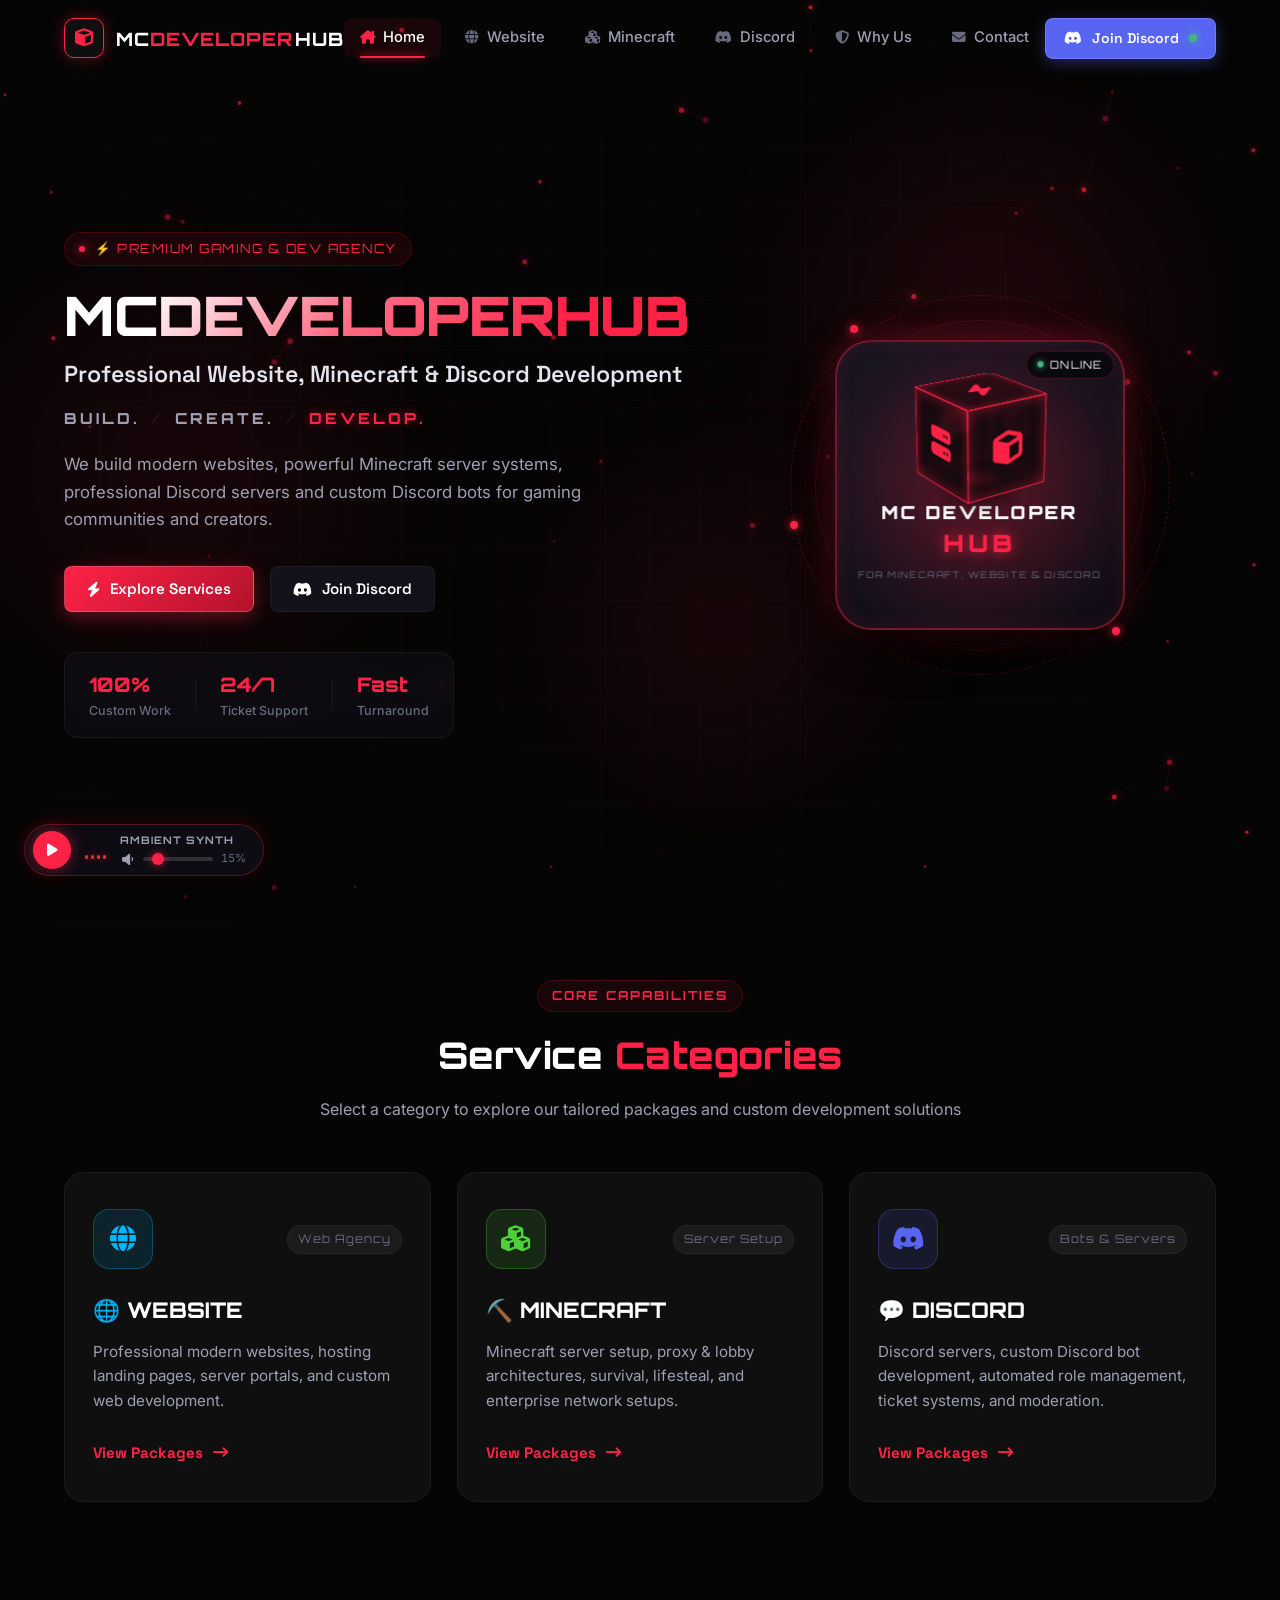
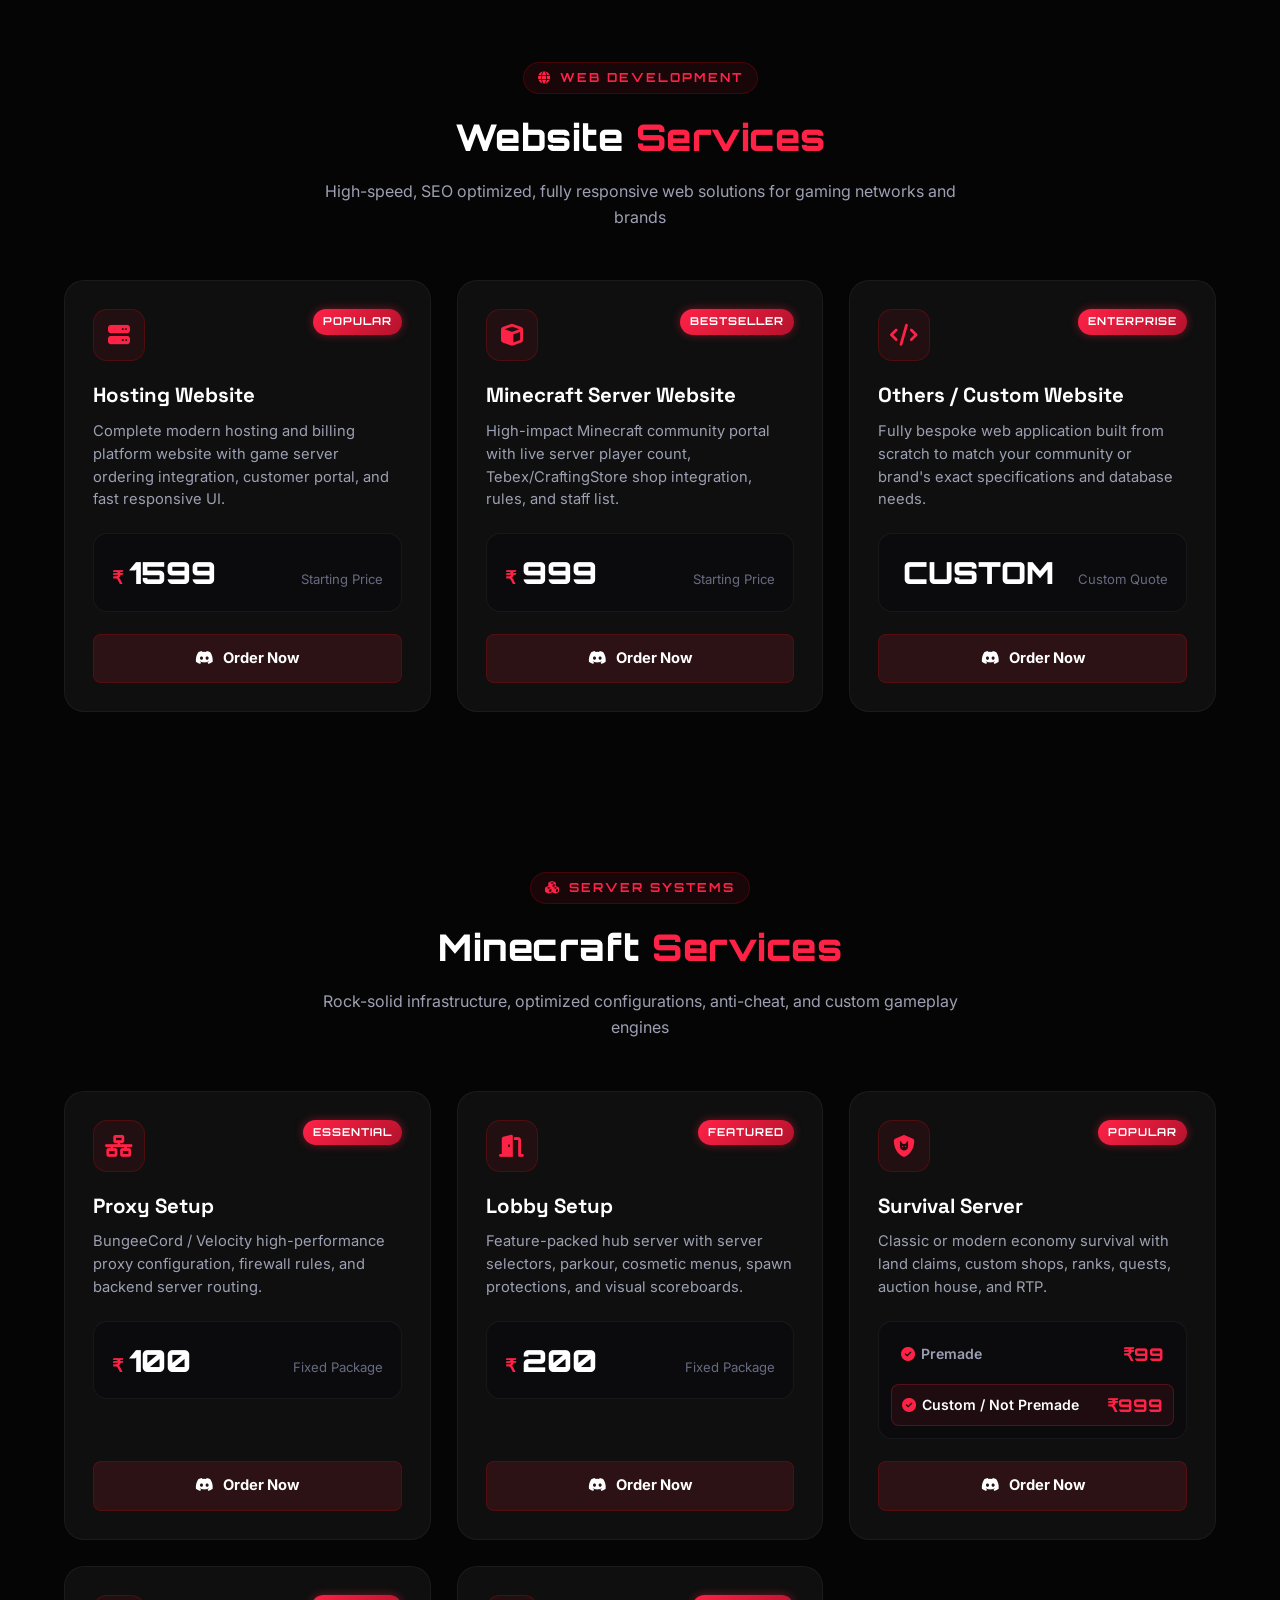
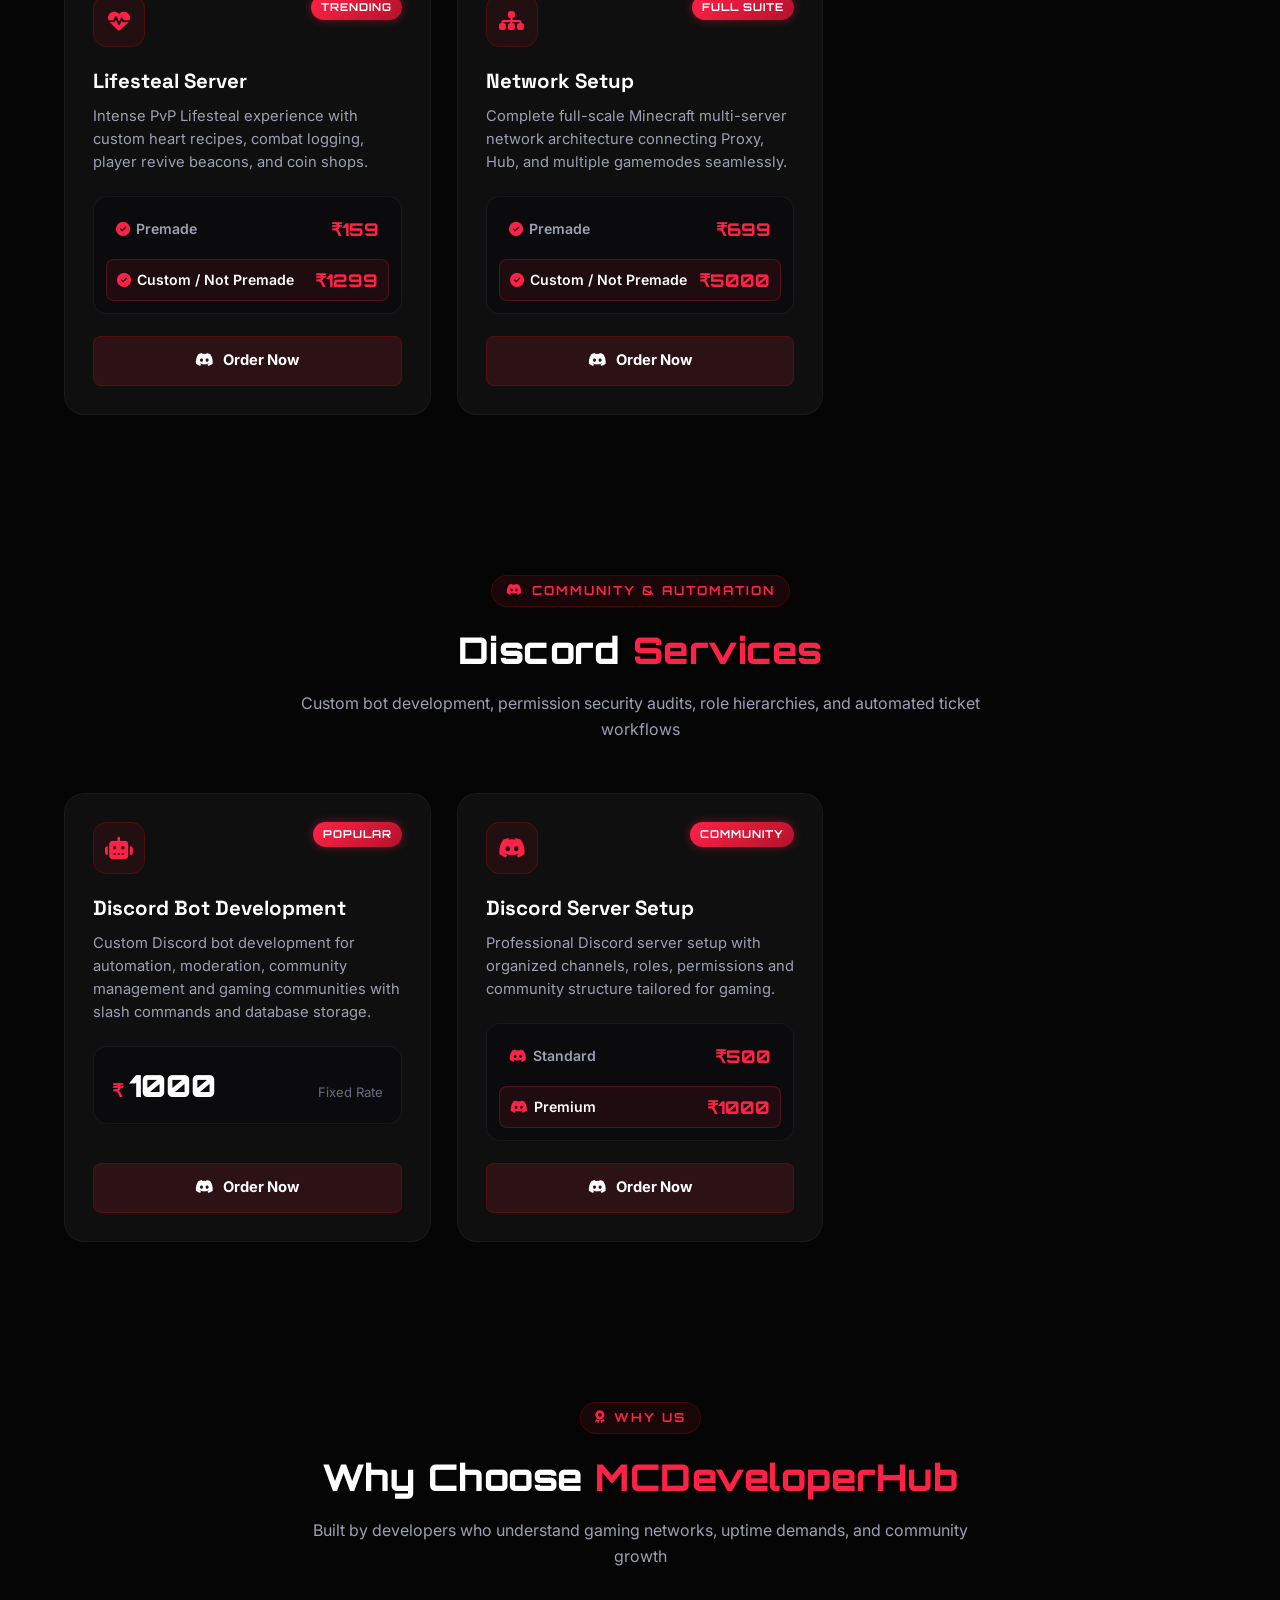
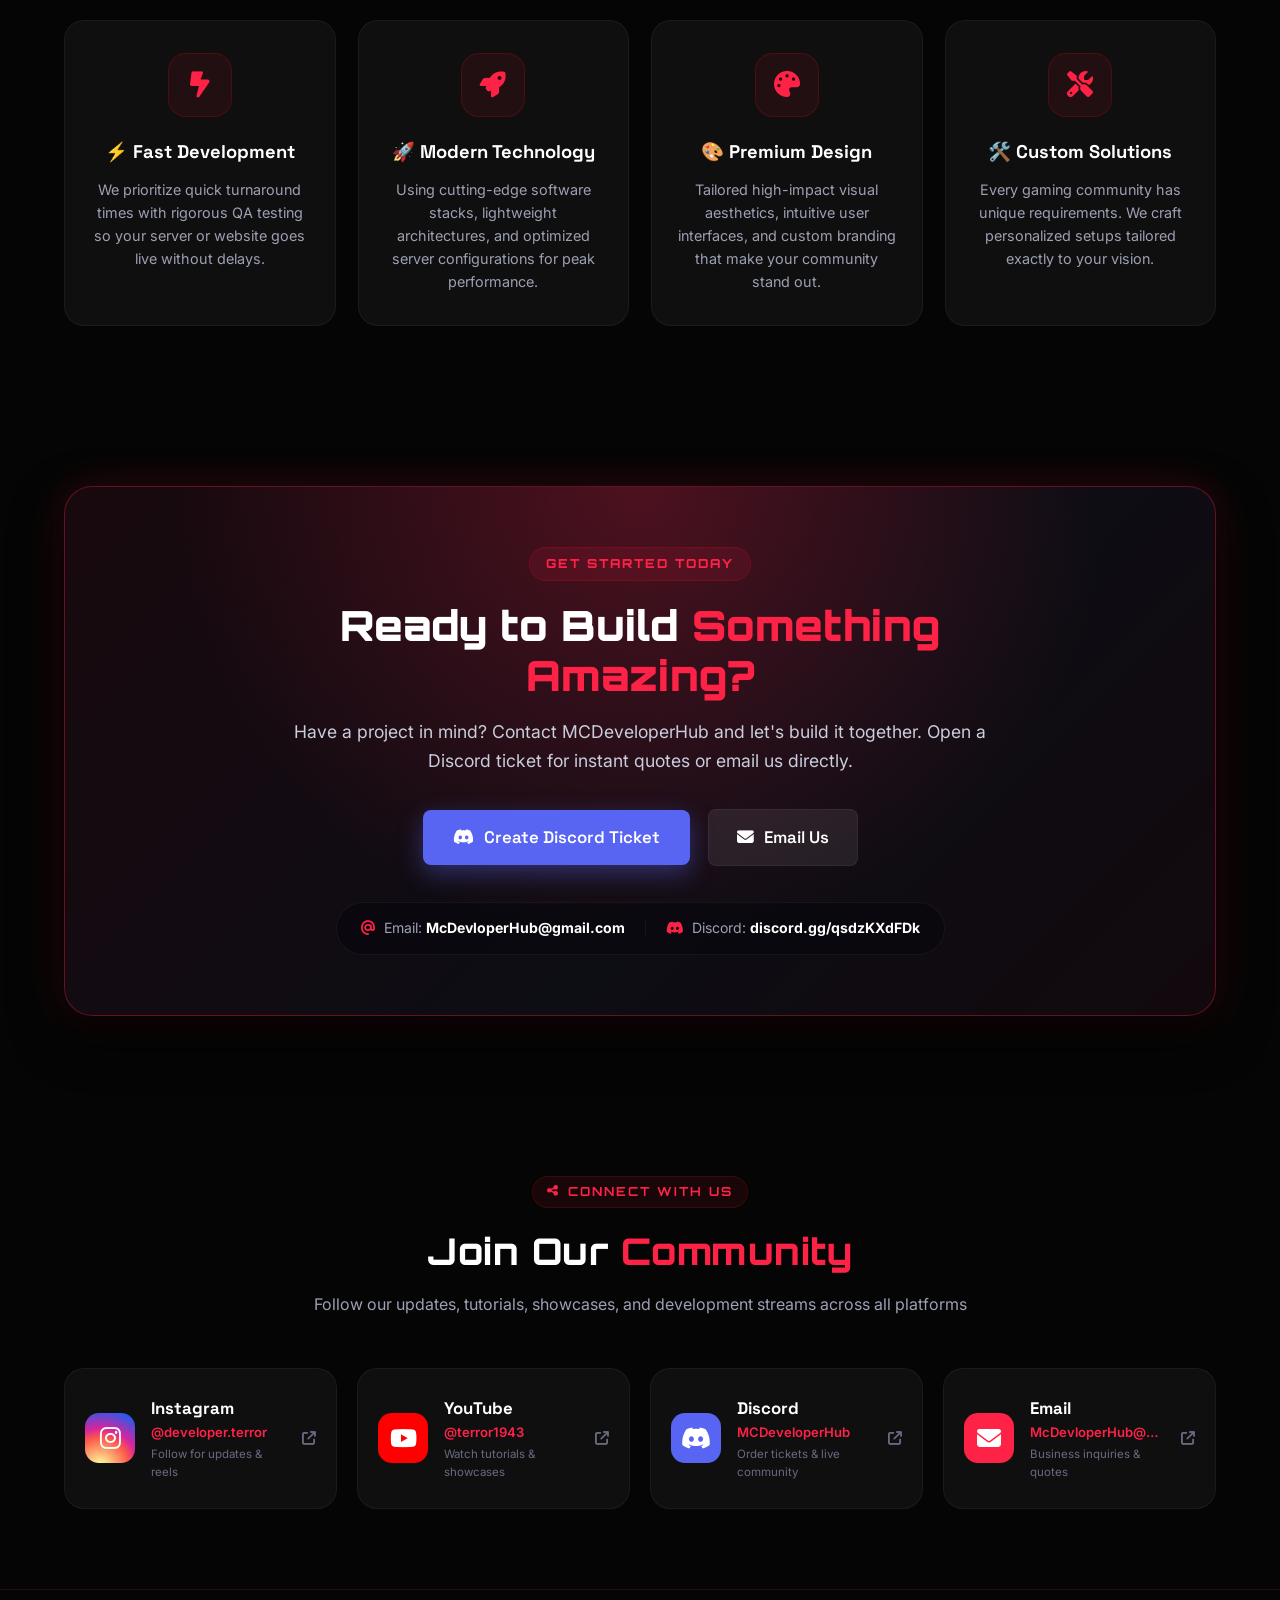
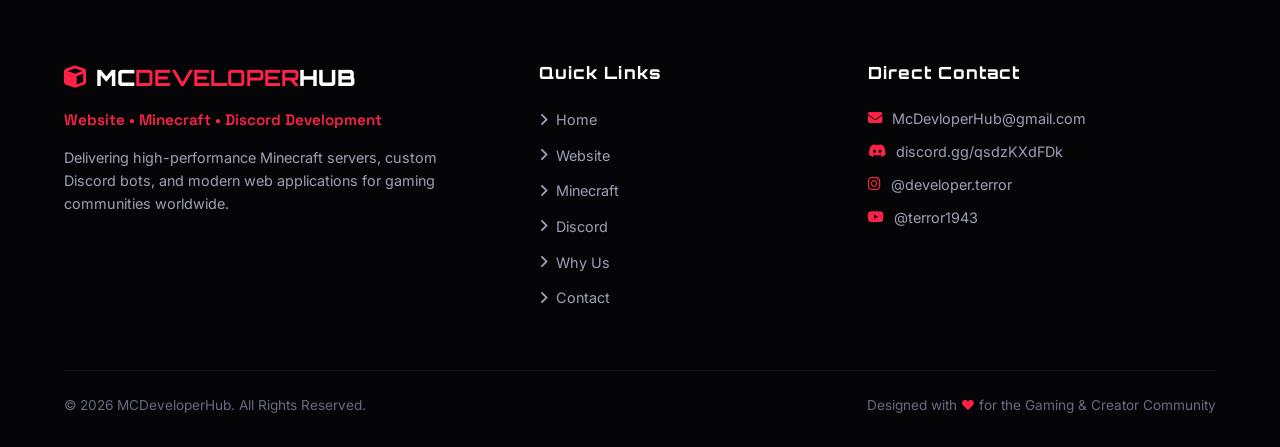
==== commit 87877d5b: "feat: add background music widget and update pricing - Implement floating background music controlle" ====
--- a/index.html
+++ b/index.html
@@ -550,6 +550,36 @@
     </div>
   </footer>
 
+  <!-- Floating Background Music Controller -->
+  <div id="music-player-widget" class="music-widget" aria-label="Background Music Controller">
+    <div class="music-widget-inner">
+      <!-- Main Play/Pause Button -->
+      <button id="music-play-btn" class="music-btn music-play-btn" aria-label="Play or Pause background music" title="Play / Pause Music">
+        <i class="fa-solid fa-play" id="music-play-icon"></i>
+      </button>
+
+      <!-- Animated Equalizer Wave -->
+      <div class="music-equalizer" id="music-equalizer" title="Audio Equalizer">
+        <span class="eq-bar bar-1"></span>
+        <span class="eq-bar bar-2"></span>
+        <span class="eq-bar bar-3"></span>
+        <span class="eq-bar bar-4"></span>
+      </div>
+
+      <!-- Music Info & Volume Control -->
+      <div class="music-details">
+        <span class="music-title">AMBIENT SYNTH</span>
+        <div class="music-volume-wrap">
+          <button id="music-mute-btn" class="music-mute-btn" aria-label="Mute or Unmute Music" title="Mute / Unmute">
+            <i class="fa-solid fa-volume-high" id="music-volume-icon"></i>
+          </button>
+          <input type="range" id="music-volume-slider" class="music-volume-slider" min="0" max="1" step="0.01" value="0.15" aria-label="Music Volume" title="Volume Slider">
+          <span id="music-volume-text" class="music-volume-percent">15%</span>
+        </div>
+      </div>
+    </div>
+  </div>
+
   <!-- Floating Scroll To Top Button -->
   <button id="back-to-top" class="back-to-top" aria-label="Scroll to top">
     <i class="fa-solid fa-arrow-up"></i>
--- a/style.css
+++ b/style.css
@@ -1752,6 +1752,194 @@
   animation: pulseGreen 1.5s infinite;
 }
 
+/* ━━━━━━━━━━━━━━━━━━━━━━━━━━━━━━━━━━━━━━━━━━━━━━━━━━━━━
+   FLOATING BACKGROUND MUSIC CONTROLLER
+   ━━━━━━━━━━━━━━━━━━━━━━━━━━━━━━━━━━━━━━━━━━━━━━━━━━━━━ */
+.music-widget {
+  position: fixed;
+  bottom: 24px;
+  left: 24px;
+  z-index: 99;
+  background: rgba(15, 15, 22, 0.85);
+  backdrop-filter: blur(16px);
+  -webkit-backdrop-filter: blur(16px);
+  border: 1px solid rgba(255, 34, 71, 0.3);
+  border-radius: var(--radius-full);
+  padding: 6px 16px 6px 8px;
+  box-shadow: 0 10px 30px rgba(0, 0, 0, 0.7), 0 0 20px rgba(255, 0, 0, 0.2);
+  transition: all var(--transition-normal);
+  display: flex;
+  align-items: center;
+  user-select: none;
+}
+
+.music-widget:hover {
+  border-color: var(--primary-red);
+  box-shadow: 0 12px 35px rgba(0, 0, 0, 0.8), var(--glow-primary);
+  transform: translateY(-2px);
+}
+
+.music-widget.playing {
+  border-color: rgba(255, 34, 71, 0.6);
+  box-shadow: 0 10px 30px rgba(0, 0, 0, 0.7), 0 0 25px rgba(255, 34, 71, 0.35);
+}
+
+.music-widget-inner {
+  display: flex;
+  align-items: center;
+  gap: 12px;
+}
+
+.music-play-btn {
+  width: 38px;
+  height: 38px;
+  border-radius: 50%;
+  background: var(--primary-red);
+  color: #fff;
+  display: flex;
+  align-items: center;
+  justify-content: center;
+  font-size: 14px;
+  box-shadow: 0 0 15px rgba(255, 34, 71, 0.5);
+  transition: all var(--transition-fast);
+  flex-shrink: 0;
+  cursor: pointer;
+}
+
+.music-play-btn:hover {
+  transform: scale(1.08);
+  box-shadow: 0 0 22px rgba(255, 34, 71, 0.8);
+}
+
+.music-equalizer {
+  display: flex;
+  align-items: flex-end;
+  gap: 3px;
+  height: 18px;
+  padding: 0 2px;
+}
+
+.eq-bar {
+  width: 3px;
+  background: var(--primary-red);
+  border-radius: 2px;
+  height: 4px;
+  transition: height 0.2s ease;
+  box-shadow: 0 0 6px rgba(255, 34, 71, 0.7);
+}
+
+.music-widget.playing .eq-bar.bar-1 {
+  animation: eqAnimation 0.8s ease-in-out infinite alternate;
+}
+.music-widget.playing .eq-bar.bar-2 {
+  animation: eqAnimation 1.1s ease-in-out infinite alternate 0.2s;
+}
+.music-widget.playing .eq-bar.bar-3 {
+  animation: eqAnimation 0.7s ease-in-out infinite alternate 0.4s;
+}
+.music-widget.playing .eq-bar.bar-4 {
+  animation: eqAnimation 0.95s ease-in-out infinite alternate 0.1s;
+}
+
+@keyframes eqAnimation {
+  0% { height: 4px; }
+  50% { height: 16px; }
+  100% { height: 7px; }
+}
+
+.music-details {
+  display: flex;
+  flex-direction: column;
+  gap: 2px;
+}
+
+.music-title {
+  font-family: var(--font-display);
+  font-size: 0.65rem;
+  font-weight: 700;
+  letter-spacing: 1px;
+  color: var(--text-muted);
+}
+
+.music-volume-wrap {
+  display: flex;
+  align-items: center;
+  gap: 8px;
+}
+
+.music-mute-btn {
+  color: var(--text-muted);
+  font-size: 13px;
+  padding: 2px;
+  display: flex;
+  align-items: center;
+  justify-content: center;
+  transition: color var(--transition-fast);
+  cursor: pointer;
+}
+
+.music-mute-btn:hover {
+  color: var(--primary-red);
+}
+
+.music-volume-slider {
+  -webkit-appearance: none;
+  appearance: none;
+  width: 70px;
+  height: 4px;
+  border-radius: 2px;
+  background: rgba(255, 255, 255, 0.15);
+  outline: none;
+  cursor: pointer;
+}
+
+.music-volume-slider::-webkit-slider-thumb {
+  -webkit-appearance: none;
+  appearance: none;
+  width: 12px;
+  height: 12px;
+  border-radius: 50%;
+  background: var(--primary-red);
+  cursor: pointer;
+  box-shadow: 0 0 8px rgba(255, 34, 71, 0.8);
+  transition: transform 0.15s ease;
+}
+
+.music-volume-slider::-webkit-slider-thumb:hover {
+  transform: scale(1.3);
+}
+
+.music-volume-slider::-moz-range-thumb {
+  width: 12px;
+  height: 12px;
+  border-radius: 50%;
+  background: var(--primary-red);
+  cursor: pointer;
+  box-shadow: 0 0 8px rgba(255, 34, 71, 0.8);
+  border: none;
+}
+
+.music-volume-percent {
+  font-size: 0.7rem;
+  color: var(--text-dim);
+  min-width: 26px;
+  font-variant-numeric: tabular-nums;
+}
+
+@media (max-width: 600px) {
+  .music-widget {
+    bottom: 16px;
+    left: 16px;
+    padding: 5px 12px 5px 6px;
+  }
+  .music-title {
+    display: none;
+  }
+  .music-volume-slider {
+    width: 48px;
+  }
+}
+
 /* Back to top floating button */
 .back-to-top {
   position: fixed;
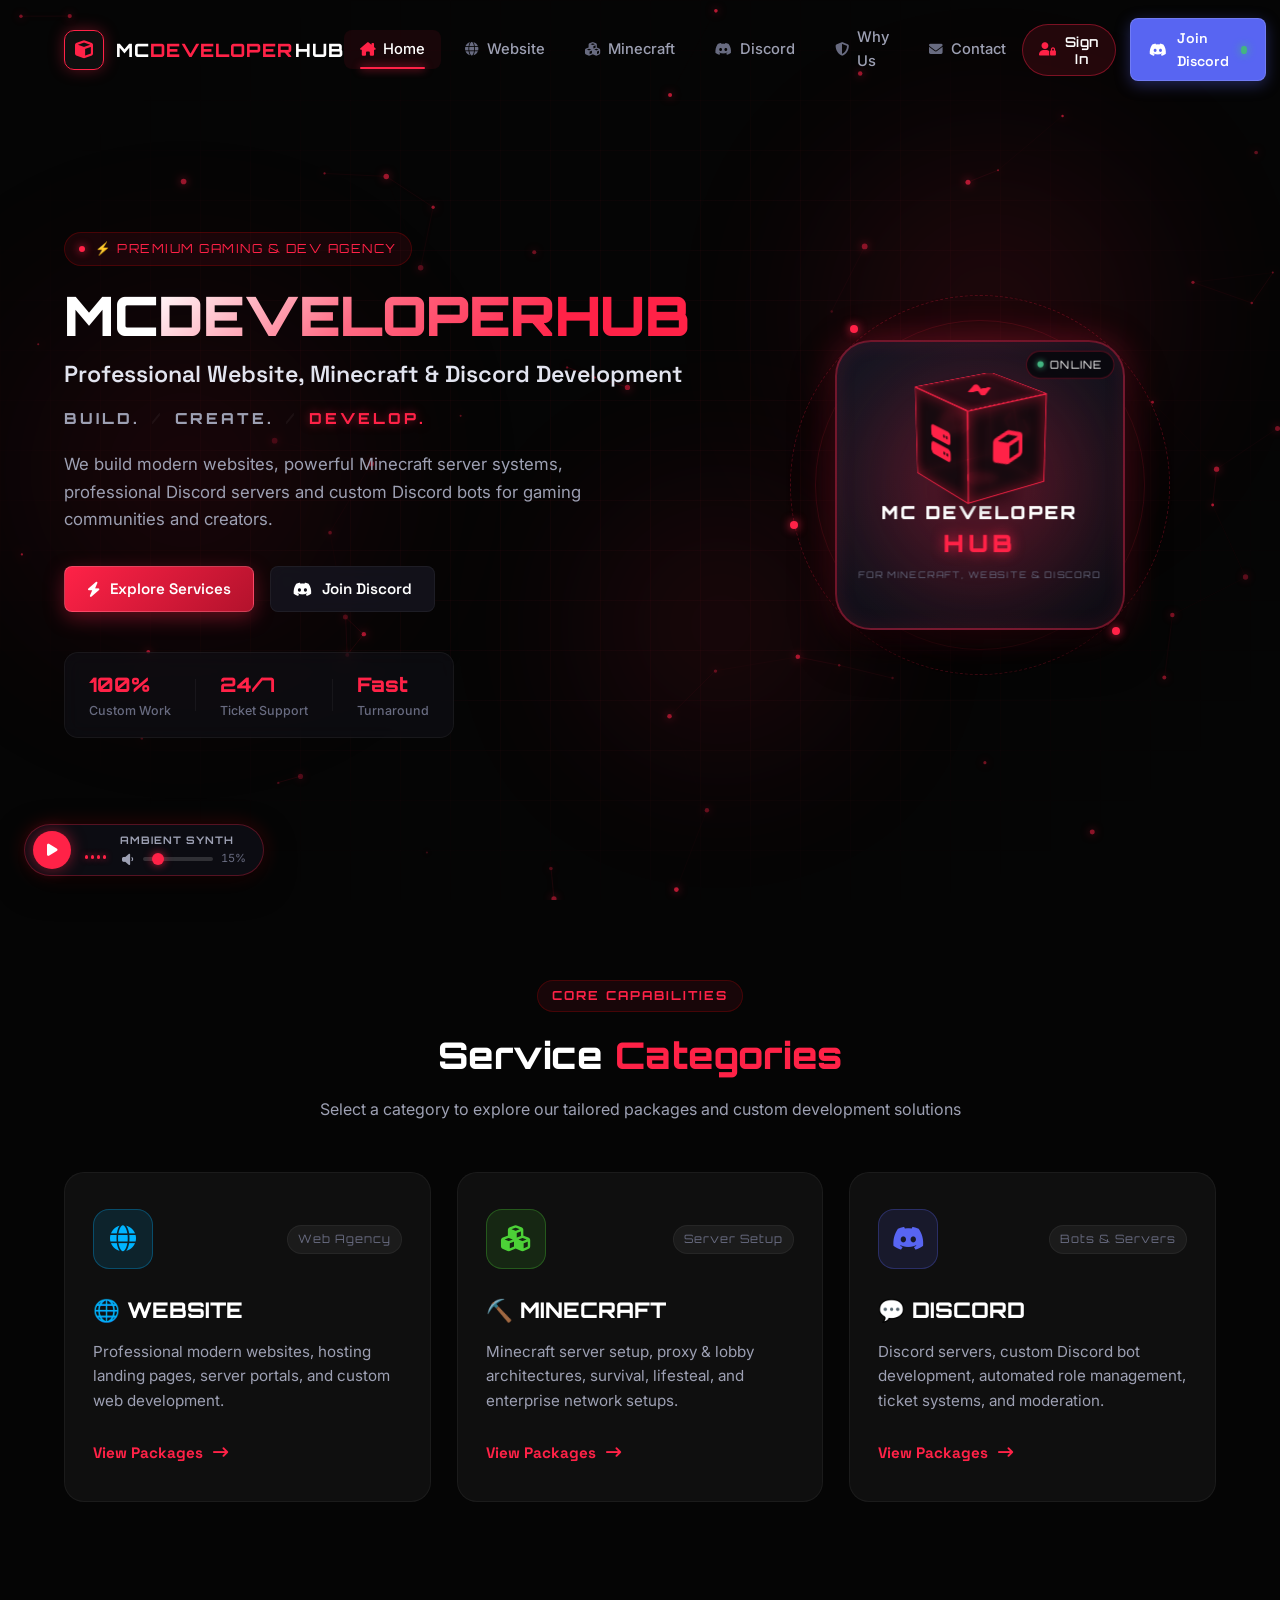
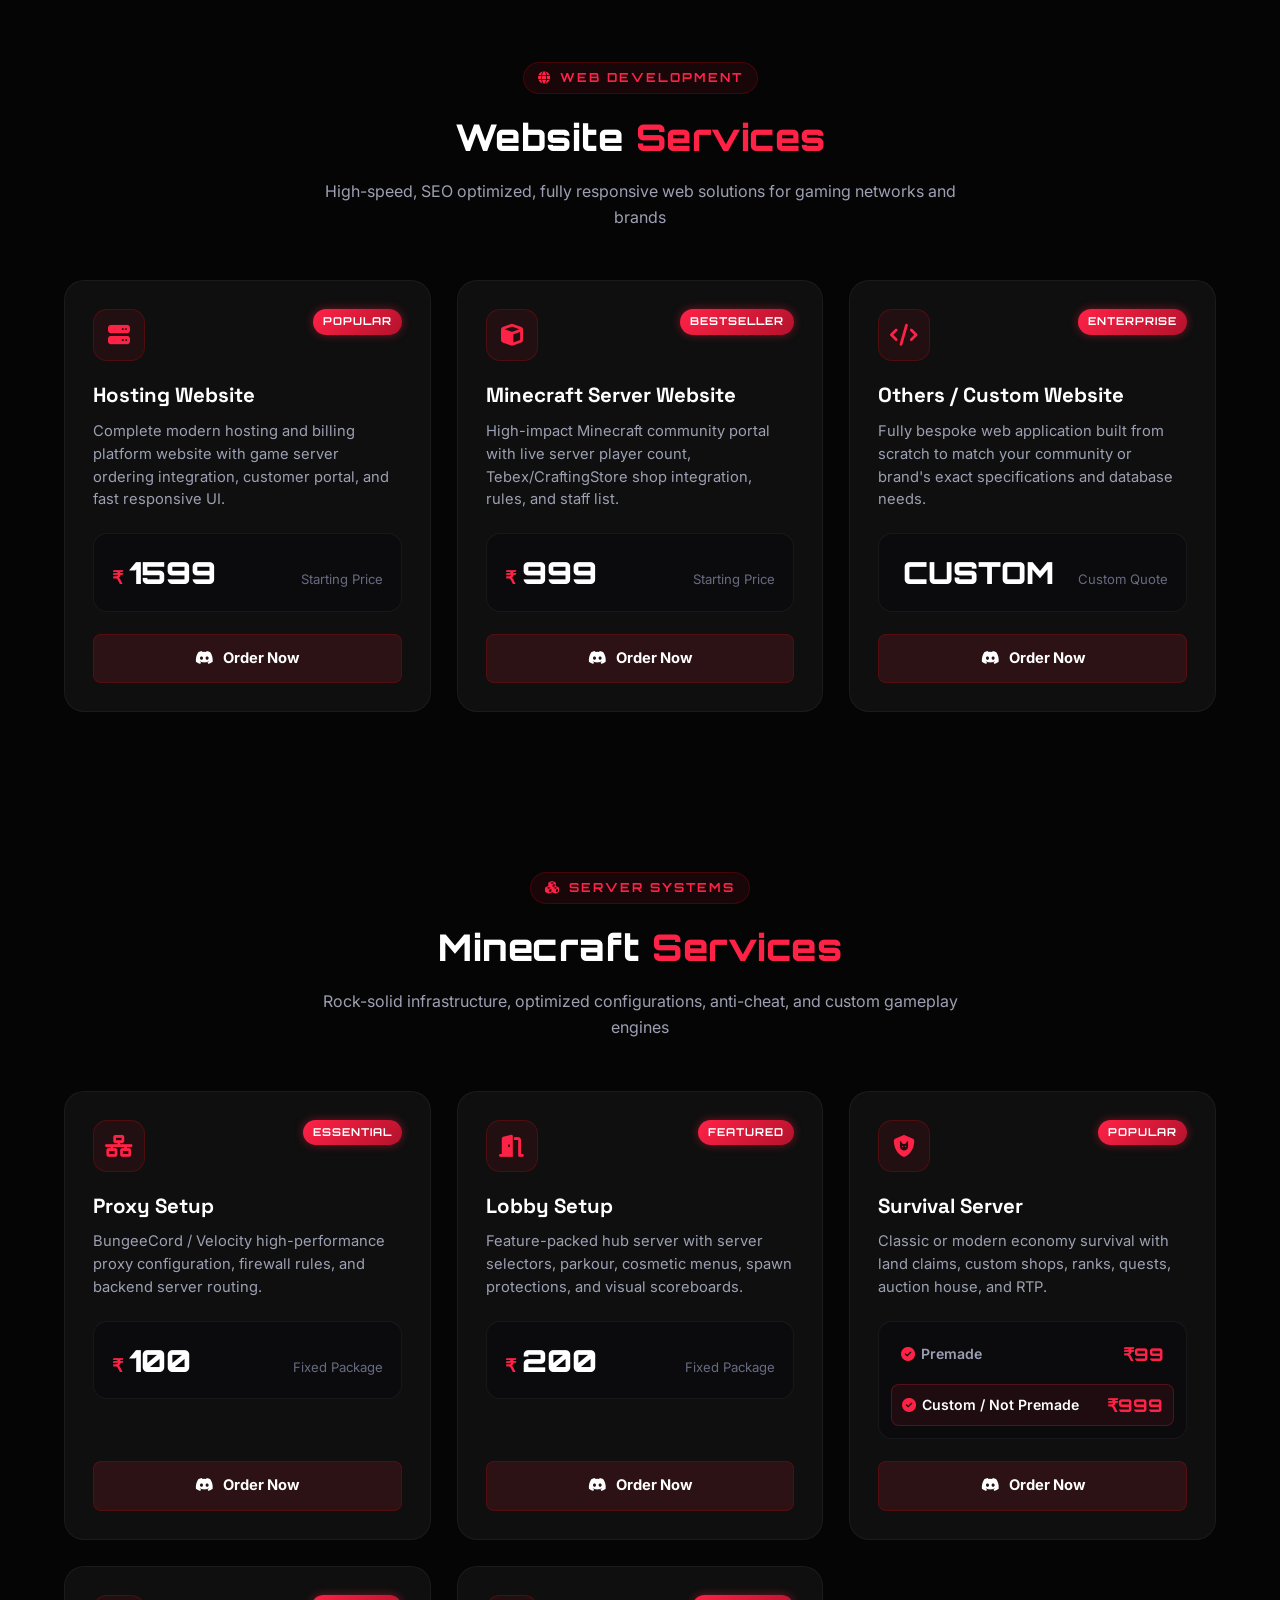
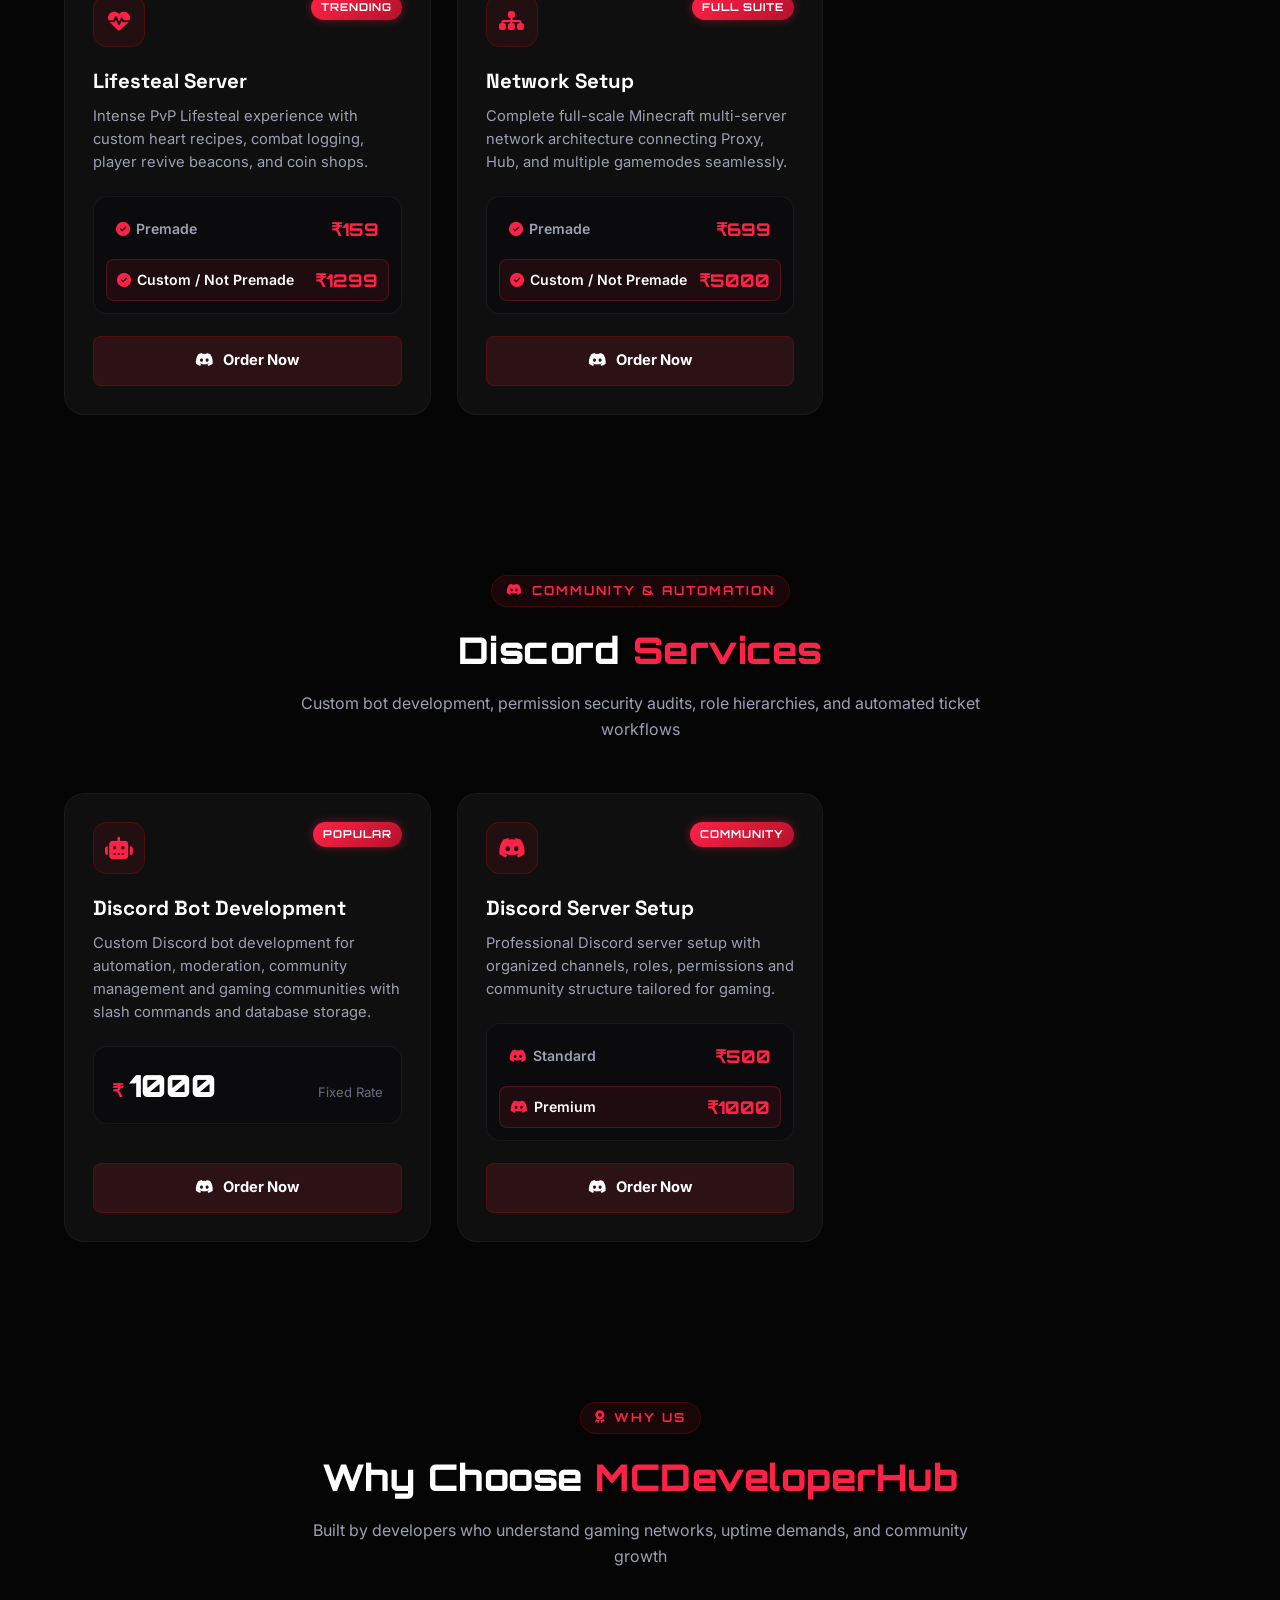
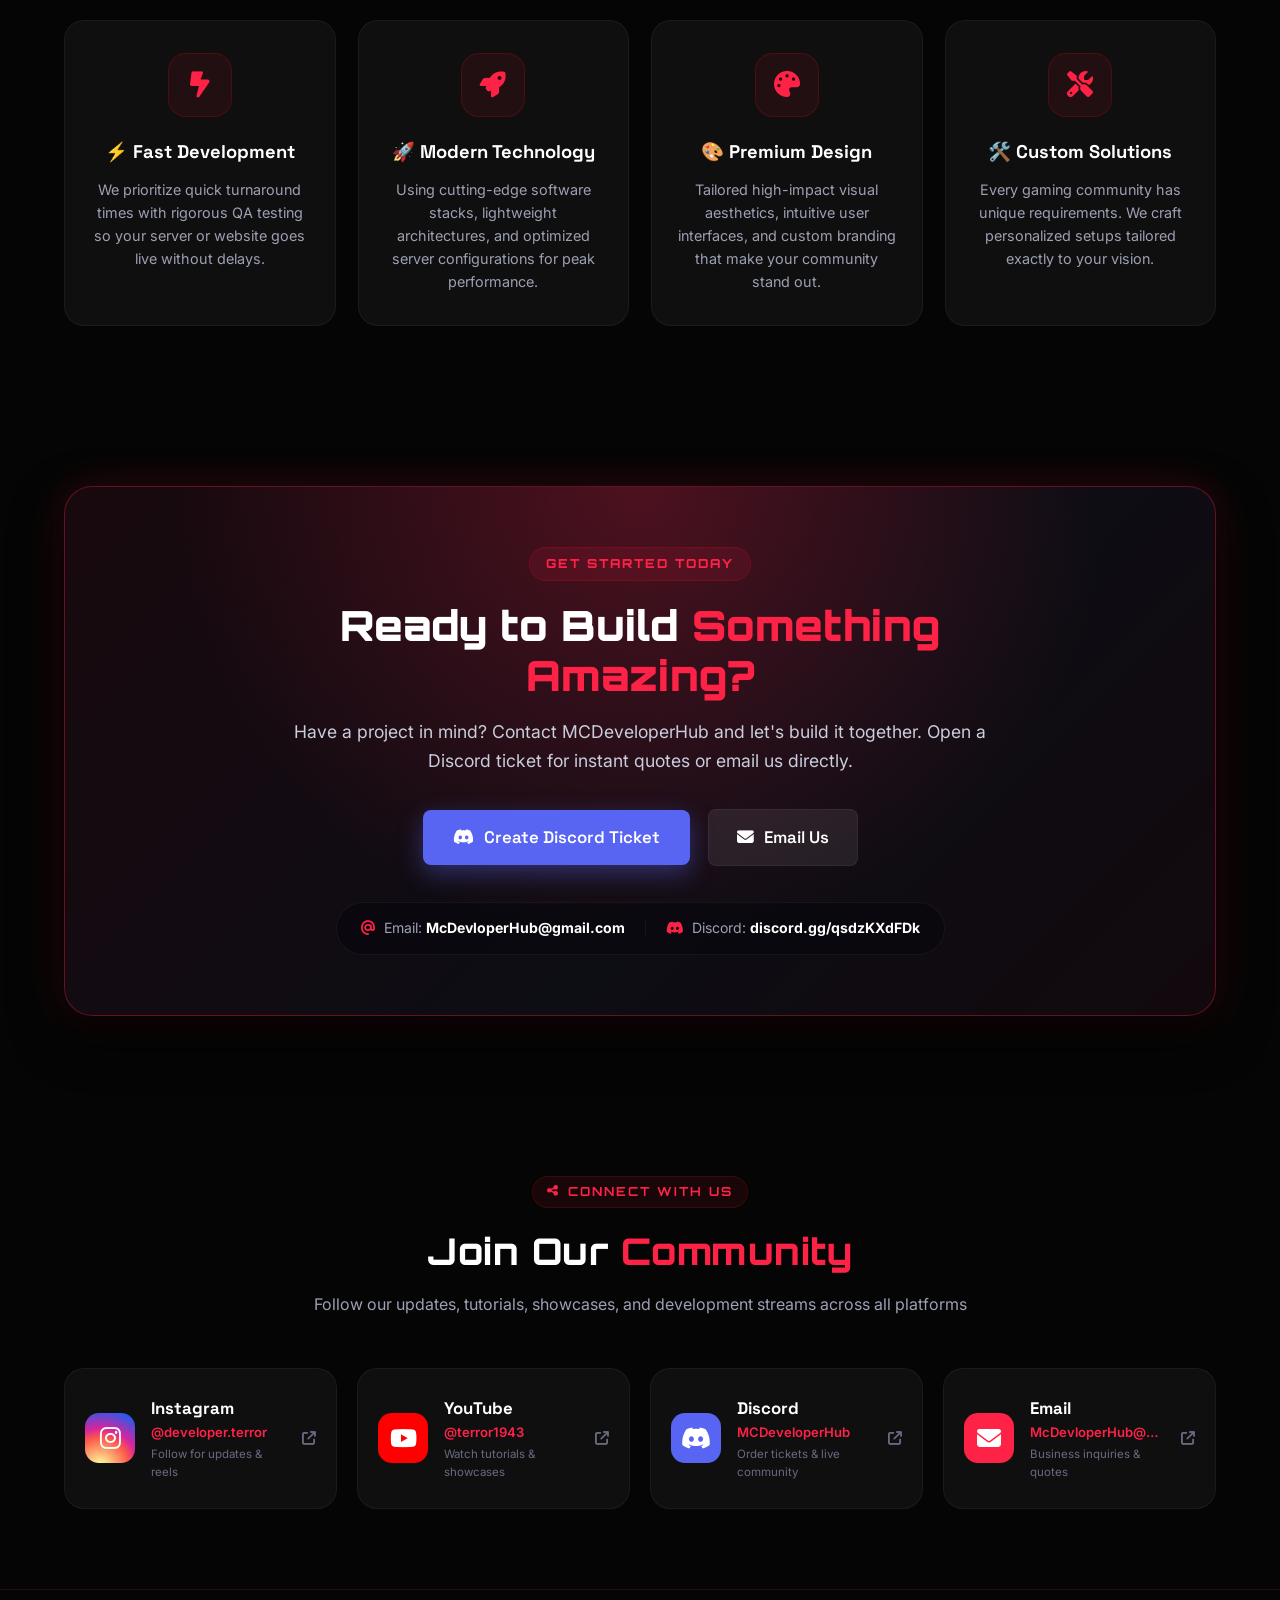
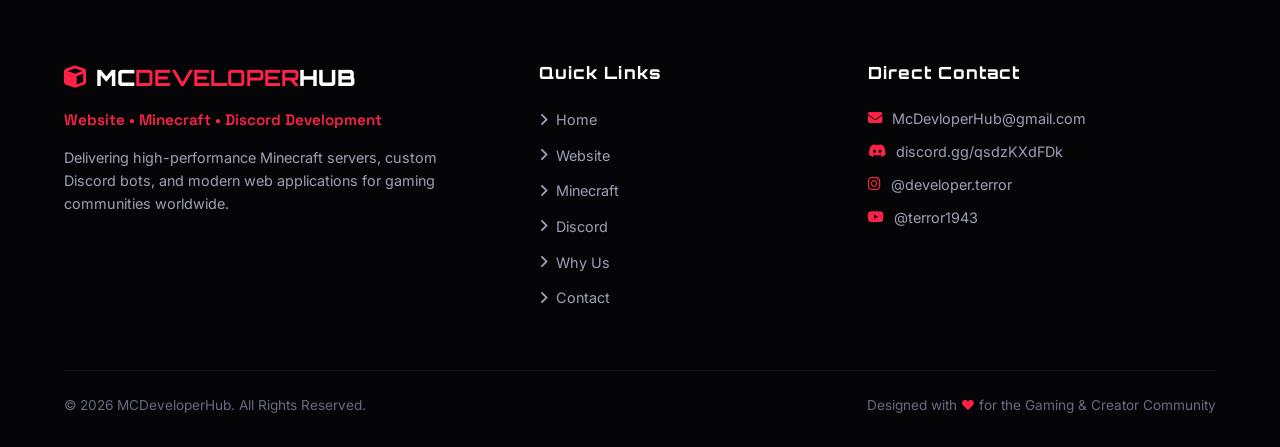
==== commit e8e96f1b: "feat: implement authentication and user profile system Add user authentication interface, navigation" ====
--- a/index.html
+++ b/index.html
@@ -97,6 +97,56 @@
 
       <!-- Action Buttons -->
       <div class="nav-actions">
+        <!-- Auth Profile / Login Button -->
+        <div id="nav-auth-container" class="nav-auth-container">
+          <button id="btn-open-login" class="btn btn-nav-auth" aria-label="Login or Sign Up">
+            <i class="fa-solid fa-user-lock"></i>
+            <span>Sign In</span>
+          </button>
+          
+          <div id="nav-user-dropdown" class="nav-user-dropdown" style="display: none;">
+            <button id="btn-user-profile-toggle" class="user-profile-badge" aria-label="Open User Menu">
+              <div class="user-avatar-wrapper">
+                <img id="user-nav-avatar" src="https://images.unsplash.com/photo-1566492031773-4f4e44671857?w=100&auto=format&fit=crop&q=80" alt="Avatar" class="user-nav-avatar">
+                <span class="user-status-dot"></span>
+              </div>
+              <span id="user-nav-name" class="user-nav-name">Gamer</span>
+              <i class="fa-solid fa-chevron-down profile-caret"></i>
+            </button>
+
+            <!-- Dropdown Popover -->
+            <div id="user-menu-popover" class="user-menu-popover">
+              <div class="user-menu-header">
+                <div class="user-menu-avatar-wrap">
+                  <img id="menu-user-avatar" src="" alt="Avatar" class="user-menu-avatar">
+                  <span id="menu-provider-badge" class="menu-provider-badge"><i class="fa-brands fa-google"></i></span>
+                </div>
+                <div class="user-menu-info">
+                  <div id="menu-user-name" class="menu-user-name">Gamer</div>
+                  <div id="menu-user-email" class="menu-user-email">gamer@gmail.com</div>
+                  <div class="menu-user-badge"><span class="badge-role">VERIFIED MEMBER</span></div>
+                </div>
+              </div>
+              <div class="user-menu-divider"></div>
+              <div class="user-menu-items">
+                <button class="user-menu-item" id="btn-menu-account">
+                  <i class="fa-solid fa-id-card"></i> <span>My Account & Discord</span>
+                </button>
+                <a href="#discord-services" class="user-menu-item" id="btn-menu-services">
+                  <i class="fa-solid fa-cubes"></i> <span>Explore Services</span>
+                </a>
+                <a href="https://discord.gg/qsdzKXdFDk" target="_blank" rel="noopener noreferrer" class="user-menu-item">
+                  <i class="fa-brands fa-discord text-blurple"></i> <span>Discord Support Hub</span>
+                </a>
+              </div>
+              <div class="user-menu-divider"></div>
+              <button class="user-menu-item user-logout-item" id="btn-user-logout">
+                <i class="fa-solid fa-arrow-right-from-bracket"></i> <span>Sign Out</span>
+              </button>
+            </div>
+          </div>
+        </div>
+
         <a href="https://discord.gg/qsdzKXdFDk" target="_blank" rel="noopener noreferrer" class="btn btn-nav-discord">
           <i class="fa-brands fa-discord"></i>
           <span>Join Discord</span>
@@ -585,6 +635,377 @@
     <i class="fa-solid fa-arrow-up"></i>
   </button>
 
+  <!-- ━━━━━━━━━━━━━━━━━━━━━━━━━━━━━━━━━━━━━━━━━━━━━━━━━━━━━
+       AUTH MODAL (LOGIN & SIGN UP WITH GOOGLE, DISCORD, GMAIL)
+       ━━━━━━━━━━━━━━━━━━━━━━━━━━━━━━━━━━━━━━━━━━━━━━━━━━━━━ -->
+  <div id="auth-modal" class="auth-modal-overlay" aria-hidden="true" role="dialog" aria-modal="true">
+    <div class="auth-modal-card">
+      <!-- Glow Borders & Accents -->
+      <div class="auth-modal-glow"></div>
+      
+      <!-- Close Button -->
+      <button class="auth-modal-close" id="btn-close-auth-modal" aria-label="Close Authentication Modal">
+        <i class="fa-solid fa-xmark"></i>
+      </button>
+
+      <!-- Modal Header -->
+      <div class="auth-header">
+        <div class="auth-logo-badge">
+          <i class="fa-solid fa-cube"></i>
+        </div>
+        <h2 class="auth-title">MC<span class="text-red">DEVELOPER</span>HUB</h2>
+        <p class="auth-subtitle">Access your client portal, custom orders & support tickets</p>
+      </div>
+
+      <!-- Auth Switcher Tabs -->
+      <div class="auth-tabs" id="auth-main-tabs">
+        <button class="auth-tab-btn active" id="tab-btn-signin" data-tab="signin">
+          <i class="fa-solid fa-right-to-bracket"></i> Sign In
+        </button>
+        <button class="auth-tab-btn" id="tab-btn-signup" data-tab="signup">
+          <i class="fa-solid fa-user-plus"></i> Create Account
+        </button>
+      </div>
+
+      <!-- Forgot Password Mode Header (Hidden by default) -->
+      <div id="auth-forgot-header" class="auth-forgot-header" style="display: none;">
+        <button type="button" id="btn-forgot-back-nav" class="btn-forgot-back" aria-label="Back to Sign In">
+          <i class="fa-solid fa-arrow-left"></i> <span>Back to Sign In</span>
+        </button>
+        <div class="forgot-header-badge">
+          <i class="fa-solid fa-key text-red"></i> <span>Account Recovery</span>
+        </div>
+      </div>
+
+      <!-- Alert / Status Notice -->
+      <div id="auth-alert" class="auth-alert" style="display: none;">
+        <i class="fa-solid fa-circle-info" id="auth-alert-icon"></i>
+        <span id="auth-alert-text">Status message</span>
+      </div>
+
+      <!-- 1-CLICK SOCIAL LOGIN PROVIDERS -->
+      <div class="social-auth-grid" id="social-auth-container">
+        <!-- Google Sign-In Button -->
+        <button class="social-auth-btn btn-google-auth" id="btn-auth-google" title="Continue with Google">
+          <svg class="google-svg" viewBox="0 0 48 48" width="20" height="20">
+            <path fill="#EA4335" d="M24 9.5c3.54 0 6.71 1.22 9.21 3.6l6.85-6.85C35.9 2.38 30.47 0 24 0 14.62 0 6.51 5.38 2.56 13.22l7.98 6.19C12.43 13.72 17.74 9.5 24 9.5z"/>
+            <path fill="#4285F4" d="M46.98 24.55c0-1.57-.15-3.09-.38-4.55H24v9.02h12.94c-.58 2.96-2.26 5.48-4.78 7.18l7.73 6c4.51-4.18 7.09-10.36 7.09-17.65z"/>
+            <path fill="#FBBC05" d="M10.53 28.59c-.48-1.45-.76-2.99-.76-4.59s.27-3.14.76-4.59l-7.98-6.19C.92 16.46 0 20.12 0 24c0 3.88.92 7.54 2.56 10.78l7.97-6.19z"/>
+            <path fill="#34A853" d="M24 48c6.48 0 11.93-2.13 15.89-5.81l-7.73-6c-2.15 1.45-4.92 2.3-8.16 2.3-6.26 0-11.57-4.22-13.47-9.91l-7.98 6.19C6.51 42.62 14.62 48 24 48z"/>
+          </svg>
+          <span>Continue with Google</span>
+        </button>
+
+        <!-- Discord Sign-In Button -->
+        <button class="social-auth-btn btn-discord-auth" id="btn-auth-discord" title="Continue with Discord">
+          <i class="fa-brands fa-discord"></i>
+          <span>Continue with Discord</span>
+        </button>
+      </div>
+
+      <div class="auth-divider" id="social-auth-divider">
+        <span>OR WITH GMAIL / EMAIL</span>
+      </div>
+
+      <!-- SIGN IN FORM -->
+      <form id="form-signin" class="auth-form active">
+        <div class="form-group">
+          <label for="signin-email" class="form-label">
+            <i class="fa-solid fa-envelope"></i> Email or Gmail
+          </label>
+          <div class="input-with-icon">
+            <input type="email" id="signin-email" class="auth-input" placeholder="e.g. name@gmail.com" required autocomplete="email">
+            <i class="fa-solid fa-at input-icon"></i>
+          </div>
+        </div>
+
+        <div class="form-group">
+          <div class="label-row">
+            <label for="signin-password" class="form-label">
+              <i class="fa-solid fa-lock"></i> Password
+            </label>
+            <a href="#" id="btn-forgot-password" class="forgot-link">Forgot?</a>
+          </div>
+          <div class="input-with-icon">
+            <input type="password" id="signin-password" class="auth-input" placeholder="••••••••" required autocomplete="current-password">
+            <button type="button" class="btn-toggle-pw" aria-label="Toggle password visibility" data-target="signin-password">
+              <i class="fa-solid fa-eye-slash"></i>
+            </button>
+          </div>
+        </div>
+
+        <div class="form-options">
+          <label class="checkbox-label">
+            <input type="checkbox" id="signin-remember" checked>
+            <span class="custom-check"></span>
+            <span>Remember my session</span>
+          </label>
+        </div>
+
+        <button type="submit" class="btn btn-auth-submit" id="btn-submit-signin">
+          <span>Sign In to Dashboard</span>
+          <i class="fa-solid fa-arrow-right"></i>
+        </button>
+      </form>
+
+      <!-- SIGN UP FORM -->
+      <form id="form-signup" class="auth-form">
+        <div class="form-group">
+          <label for="signup-name" class="form-label">
+            <i class="fa-solid fa-user"></i> Full Name / Minecraft Tag
+          </label>
+          <div class="input-with-icon">
+            <input type="text" id="signup-name" class="auth-input" placeholder="e.g. Alex (AlexDev_MC)" required autocomplete="name">
+            <i class="fa-solid fa-gamepad input-icon"></i>
+          </div>
+        </div>
+
+        <div class="form-group">
+          <label for="signup-email" class="form-label">
+            <i class="fa-solid fa-envelope"></i> Email or Gmail
+          </label>
+          <div class="input-with-icon">
+            <input type="email" id="signup-email" class="auth-input" placeholder="e.g. client@gmail.com" required autocomplete="email">
+            <i class="fa-solid fa-at input-icon"></i>
+          </div>
+        </div>
+
+        <div class="form-group">
+          <label for="signup-discord" class="form-label">
+            <i class="fa-brands fa-discord"></i> Discord Username (Optional)
+          </label>
+          <div class="input-with-icon">
+            <input type="text" id="signup-discord" class="auth-input" placeholder="e.g. user_mc #0000">
+            <i class="fa-brands fa-discord input-icon"></i>
+          </div>
+        </div>
+
+        <div class="form-row">
+          <div class="form-group">
+            <label for="signup-password" class="form-label">
+              <i class="fa-solid fa-lock"></i> Password
+            </label>
+            <div class="input-with-icon">
+              <input type="password" id="signup-password" class="auth-input" placeholder="Min 6 chars" required autocomplete="new-password" minlength="6">
+              <button type="button" class="btn-toggle-pw" aria-label="Toggle password visibility" data-target="signup-password">
+                <i class="fa-solid fa-eye-slash"></i>
+              </button>
+            </div>
+          </div>
+
+          <div class="form-group">
+            <label for="signup-confirm-password" class="form-label">
+              <i class="fa-solid fa-shield"></i> Confirm
+            </label>
+            <div class="input-with-icon">
+              <input type="password" id="signup-confirm-password" class="auth-input" placeholder="Re-enter" required autocomplete="new-password" minlength="6">
+            </div>
+          </div>
+        </div>
+
+        <div class="form-options">
+          <label class="checkbox-label">
+            <input type="checkbox" id="signup-terms" required checked>
+            <span class="custom-check"></span>
+            <span>I agree to the <a href="https://discord.gg/qsdzKXdFDk" target="_blank" class="terms-link">Community Terms</a></span>
+          </label>
+        </div>
+
+        <button type="submit" class="btn btn-auth-submit" id="btn-submit-signup">
+          <span>Create My Account</span>
+          <i class="fa-solid fa-user-check"></i>
+        </button>
+      </form>
+
+      <!-- ━━━━━━━━━━━━━━━━━━━━━━━━━━━━━━━━━━━━━━━━━━━━━━━━━
+           FORGOT PASSWORD: STEP 1 - REQUEST VERIFICATION CODE
+           ━━━━━━━━━━━━━━━━━━━━━━━━━━━━━━━━━━━━━━━━━━━━━━━━━ -->
+      <form id="form-forgot-request" class="auth-form">
+        <div class="forgot-intro-box">
+          <p class="forgot-intro-text">
+            Enter your registered Gmail or email address. We'll generate a time-limited 6-digit verification security token to verify your identity.
+          </p>
+        </div>
+
+        <div class="form-group">
+          <label for="forgot-email-input" class="form-label">
+            <i class="fa-solid fa-envelope"></i> Email or Gmail
+          </label>
+          <div class="input-with-icon">
+            <input type="email" id="forgot-email-input" class="auth-input" placeholder="e.g. name@gmail.com" required autocomplete="email">
+            <i class="fa-solid fa-at input-icon"></i>
+          </div>
+        </div>
+
+        <button type="submit" class="btn btn-auth-submit" id="btn-submit-forgot-request">
+          <i class="fa-solid fa-paper-plane"></i>
+          <span>Send Verification Token</span>
+        </button>
+
+        <button type="button" class="btn-auth-text-link" id="btn-forgot-to-signin">
+          <i class="fa-solid fa-arrow-left"></i> Remember password? Sign In
+        </button>
+      </form>
+
+      <!-- ━━━━━━━━━━━━━━━━━━━━━━━━━━━━━━━━━━━━━━━━━━━━━━━━━
+           FORGOT PASSWORD: STEP 2 - VERIFY TOKEN & RESET
+           ━━━━━━━━━━━━━━━━━━━━━━━━━━━━━━━━━━━━━━━━━━━━━━━━━ -->
+      <form id="form-forgot-verify" class="auth-form">
+        <div class="token-banner-box">
+          <div class="token-banner-top">
+            <span class="token-target-badge"><i class="fa-solid fa-shield-halved"></i> Security Verification</span>
+            <div class="token-countdown-wrap">
+              <i class="fa-solid fa-stopwatch text-red"></i>
+              <span id="token-countdown-timer">10:00</span>
+            </div>
+          </div>
+          <p class="token-banner-sub">
+            A 6-digit reset token was generated for <span id="token-email-display" class="highlight-email">user@gmail.com</span>
+          </p>
+          
+          <!-- Cyber Simulated Email Notification Preview Box -->
+          <div class="simulated-email-box" id="simulated-token-box">
+            <div class="simulated-email-header">
+              <span class="sim-badge"><i class="fa-solid fa-envelope-circle-check"></i> SIMULATED DISPATCH</span>
+              <button type="button" id="btn-autofill-token" class="btn-autofill-token">
+                <i class="fa-solid fa-wand-magic-sparkles"></i> Auto-fill Code
+              </button>
+            </div>
+            <div class="simulated-token-display">
+              <span class="token-prefix">MCDH-</span><span id="simulated-token-code" class="token-code-digits">------</span>
+            </div>
+          </div>
+        </div>
+
+        <div class="form-group">
+          <label for="forgot-token-code" class="form-label">
+            <i class="fa-solid fa-key"></i> 6-Digit Verification Token
+          </label>
+          <div class="input-with-icon">
+            <input type="text" id="forgot-token-code" class="auth-input token-input-field" placeholder="123456" maxlength="6" pattern="[0-9]{6}" inputmode="numeric" required autocomplete="one-time-code">
+            <i class="fa-solid fa-shield-virus input-icon"></i>
+          </div>
+        </div>
+
+        <div class="form-group">
+          <label for="forgot-new-password" class="form-label">
+            <i class="fa-solid fa-lock"></i> New Password
+          </label>
+          <div class="input-with-icon">
+            <input type="password" id="forgot-new-password" class="auth-input" placeholder="Min 6 characters" required autocomplete="new-password" minlength="6">
+            <button type="button" class="btn-toggle-pw" aria-label="Toggle password visibility" data-target="forgot-new-password">
+              <i class="fa-solid fa-eye-slash"></i>
+            </button>
+          </div>
+        </div>
+
+        <div class="form-group">
+          <label for="forgot-confirm-password" class="form-label">
+            <i class="fa-solid fa-lock-open"></i> Confirm New Password
+          </label>
+          <div class="input-with-icon">
+            <input type="password" id="forgot-confirm-password" class="auth-input" placeholder="Re-enter new password" required autocomplete="new-password" minlength="6">
+          </div>
+        </div>
+
+        <button type="submit" class="btn btn-auth-submit" id="btn-submit-forgot-verify">
+          <i class="fa-solid fa-check-double"></i>
+          <span>Verify Token & Save Password</span>
+        </button>
+
+        <div class="token-footer-actions">
+          <button type="button" class="btn-token-resend" id="btn-resend-token">
+            <i class="fa-solid fa-rotate-right"></i> <span>Resend Code</span>
+          </button>
+          <button type="button" class="btn-auth-text-link" id="btn-cancel-reset">
+            Cancel
+          </button>
+        </div>
+      </form>
+
+      <!-- Security Guarantee Footer -->
+      <div class="auth-footer-notes">
+        <i class="fa-solid fa-lock text-red"></i> 256-Bit Encrypted & Protected Session
+      </div>
+    </div>
+  </div>
+
+  <!-- ━━━━━━━━━━━━━━━━━━━━━━━━━━━━━━━━━━━━━━━━━━━━━━━━━━━━━
+       USER ACCOUNT DASHBOARD MODAL
+       ━━━━━━━━━━━━━━━━━━━━━━━━━━━━━━━━━━━━━━━━━━━━━━━━━━━━━ -->
+  <div id="account-modal" class="auth-modal-overlay" aria-hidden="true" role="dialog" aria-modal="true">
+    <div class="auth-modal-card account-modal-card">
+      <button class="auth-modal-close" id="btn-close-account-modal" aria-label="Close Account Details">
+        <i class="fa-solid fa-xmark"></i>
+      </button>
+
+      <div class="account-card-header">
+        <div class="account-profile-box">
+          <div class="account-avatar-ring">
+            <img id="acc-modal-avatar" src="" alt="User Avatar" class="acc-modal-avatar">
+            <span id="acc-modal-provider-icon" class="acc-provider-icon"><i class="fa-brands fa-google"></i></span>
+          </div>
+          <div class="account-header-text">
+            <h3 id="acc-modal-name" class="acc-name">User Name</h3>
+            <p id="acc-modal-email" class="acc-email">user@gmail.com</p>
+            <div class="acc-badges">
+              <span class="badge-role" id="acc-modal-badge">CLIENT MEMBER</span>
+              <span class="badge-active"><i class="fa-solid fa-circle"></i> ACTIVE</span>
+            </div>
+          </div>
+        </div>
+      </div>
+
+      <div class="account-details-grid">
+        <div class="acc-info-card">
+          <div class="acc-info-icon"><i class="fa-solid fa-fingerprint"></i></div>
+          <div class="acc-info-content">
+            <span class="acc-info-label">CLIENT ID</span>
+            <span class="acc-info-val" id="acc-modal-id">MCDH-9921</span>
+          </div>
+        </div>
+
+        <div class="acc-info-card">
+          <div class="acc-info-icon"><i class="fa-brands fa-discord text-blurple"></i></div>
+          <div class="acc-info-content">
+            <span class="acc-info-label">DISCORD SYNC</span>
+            <span class="acc-info-val text-green" id="acc-modal-discord">Linked / Ready</span>
+          </div>
+        </div>
+
+        <div class="acc-info-card">
+          <div class="acc-info-icon"><i class="fa-solid fa-calendar-check"></i></div>
+          <div class="acc-info-content">
+            <span class="acc-info-label">MEMBER SINCE</span>
+            <span class="acc-info-val" id="acc-modal-joined">Aug 2026</span>
+          </div>
+        </div>
+
+        <div class="acc-info-card">
+          <div class="acc-info-icon"><i class="fa-solid fa-shield-halved text-red"></i></div>
+          <div class="acc-info-content">
+            <span class="acc-info-label">SECURITY</span>
+            <span class="acc-info-val text-green">Verified</span>
+          </div>
+        </div>
+      </div>
+
+      <div class="account-actions-box">
+        <a href="https://discord.gg/qsdzKXdFDk" target="_blank" rel="noopener noreferrer" class="btn btn-primary btn-block">
+          <i class="fa-brands fa-discord"></i>
+          <span>Open Discord Order Ticket</span>
+        </a>
+        <button id="btn-modal-logout" class="btn btn-secondary btn-block">
+          <i class="fa-solid fa-arrow-right-from-bracket"></i>
+          <span>Sign Out from Account</span>
+        </button>
+      </div>
+    </div>
+  </div>
+
+  <!-- FLOATING NOTIFICATION TOASTS -->
+  <div id="toast-container" class="toast-container" aria-live="polite"></div>
+
   <!-- Main JavaScript File -->
   <script src="script.js"></script>
 </body>
--- a/style.css
+++ b/style.css
@@ -1940,6 +1940,1091 @@
   }
 }
 
+/* ━━━━━━━━━━━━━━━━━━━━━━━━━━━━━━━━━━━━━━━━━━━━━━━━━━━━━
+   AUTH SYSTEM & USER PROFILE STYLES
+   ━━━━━━━━━━━━━━━━━━━━━━━━━━━━━━━━━━━━━━━━━━━━━━━━━━━━━ */
+
+.nav-auth-container {
+  position: relative;
+  display: flex;
+  align-items: center;
+}
+
+.btn-nav-auth {
+  display: inline-flex;
+  align-items: center;
+  gap: 8px;
+  padding: 8px 16px;
+  background: rgba(255, 34, 71, 0.12);
+  border: 1px solid rgba(255, 34, 71, 0.4);
+  color: var(--text-white);
+  border-radius: var(--radius-full);
+  font-family: var(--font-display);
+  font-size: 0.85rem;
+  font-weight: 600;
+  letter-spacing: 0.5px;
+  cursor: pointer;
+  transition: all var(--transition-normal);
+}
+
+.btn-nav-auth:hover {
+  background: var(--primary-red);
+  color: #fff;
+  border-color: var(--primary-red);
+  box-shadow: 0 0 20px rgba(255, 34, 71, 0.6);
+  transform: translateY(-2px);
+}
+
+.btn-nav-auth i {
+  color: var(--primary-red);
+  transition: color var(--transition-fast);
+}
+
+.btn-nav-auth:hover i {
+  color: #fff;
+}
+
+/* User Profile Badge (When logged in) */
+.user-profile-badge {
+  display: inline-flex;
+  align-items: center;
+  gap: 10px;
+  padding: 4px 12px 4px 6px;
+  background: rgba(20, 20, 28, 0.8);
+  border: 1px solid rgba(255, 34, 71, 0.4);
+  border-radius: var(--radius-full);
+  color: var(--text-white);
+  cursor: pointer;
+  transition: all var(--transition-normal);
+}
+
+.user-profile-badge:hover {
+  border-color: var(--primary-red);
+  box-shadow: 0 0 15px rgba(255, 34, 71, 0.4);
+}
+
+.user-avatar-wrapper {
+  position: relative;
+  width: 32px;
+  height: 32px;
+}
+
+.user-nav-avatar {
+  width: 32px;
+  height: 32px;
+  border-radius: 50%;
+  object-fit: cover;
+  border: 1.5px solid var(--primary-red);
+}
+
+.user-status-dot {
+  position: absolute;
+  bottom: 0;
+  right: 0;
+  width: 9px;
+  height: 9px;
+  background: #00ff88;
+  border-radius: 50%;
+  border: 1.5px solid #000;
+  box-shadow: 0 0 6px #00ff88;
+}
+
+.user-nav-name {
+  font-family: var(--font-display);
+  font-size: 0.85rem;
+  font-weight: 700;
+  max-width: 110px;
+  overflow: hidden;
+  text-overflow: ellipsis;
+  white-space: nowrap;
+}
+
+.profile-caret {
+  font-size: 0.7rem;
+  color: var(--text-dim);
+  transition: transform var(--transition-fast);
+}
+
+/* User Popover Dropdown */
+.nav-user-dropdown {
+  position: relative;
+}
+
+.user-menu-popover {
+  position: absolute;
+  top: calc(100% + 12px);
+  right: 0;
+  width: 270px;
+  background: rgba(14, 14, 20, 0.95);
+  backdrop-filter: blur(20px);
+  -webkit-backdrop-filter: blur(20px);
+  border: 1px solid rgba(255, 34, 71, 0.35);
+  border-radius: var(--radius-md);
+  box-shadow: 0 15px 40px rgba(0, 0, 0, 0.8), 0 0 25px rgba(255, 34, 71, 0.2);
+  padding: 16px;
+  z-index: 1000;
+  opacity: 0;
+  visibility: hidden;
+  transform: translateY(10px) scale(0.95);
+  transition: all var(--transition-fast);
+}
+
+.user-menu-popover.show {
+  opacity: 1;
+  visibility: visible;
+  transform: translateY(0) scale(1);
+}
+
+.user-menu-header {
+  display: flex;
+  align-items: center;
+  gap: 12px;
+}
+
+.user-menu-avatar-wrap {
+  position: relative;
+}
+
+.user-menu-avatar {
+  width: 44px;
+  height: 44px;
+  border-radius: 50%;
+  border: 2px solid var(--primary-red);
+  object-fit: cover;
+}
+
+.menu-provider-badge {
+  position: absolute;
+  bottom: -2px;
+  right: -2px;
+  width: 18px;
+  height: 18px;
+  border-radius: 50%;
+  background: #111;
+  border: 1px solid rgba(255, 255, 255, 0.2);
+  display: flex;
+  align-items: center;
+  justify-content: center;
+  font-size: 9px;
+  color: #fff;
+}
+
+.user-menu-info {
+  flex: 1;
+  min-width: 0;
+}
+
+.menu-user-name {
+  font-family: var(--font-display);
+  font-size: 0.95rem;
+  font-weight: 700;
+  color: var(--text-white);
+  white-space: nowrap;
+  overflow: hidden;
+  text-overflow: ellipsis;
+}
+
+.menu-user-email {
+  font-size: 0.75rem;
+  color: var(--text-dim);
+  white-space: nowrap;
+  overflow: hidden;
+  text-overflow: ellipsis;
+}
+
+.menu-user-badge {
+  margin-top: 4px;
+}
+
+.badge-role {
+  display: inline-block;
+  font-size: 0.65rem;
+  font-weight: 800;
+  letter-spacing: 0.5px;
+  background: rgba(255, 34, 71, 0.2);
+  color: var(--primary-red);
+  border: 1px solid rgba(255, 34, 71, 0.35);
+  padding: 2px 6px;
+  border-radius: 4px;
+}
+
+.user-menu-divider {
+  height: 1px;
+  background: rgba(255, 255, 255, 0.08);
+  margin: 12px 0;
+}
+
+.user-menu-items {
+  display: flex;
+  flex-direction: column;
+  gap: 4px;
+}
+
+.user-menu-item {
+  display: flex;
+  align-items: center;
+  gap: 10px;
+  padding: 8px 10px;
+  border-radius: 6px;
+  color: var(--text-muted);
+  font-size: 0.85rem;
+  font-weight: 500;
+  background: transparent;
+  border: none;
+  width: 100%;
+  text-align: left;
+  cursor: pointer;
+  transition: all var(--transition-fast);
+}
+
+.user-menu-item:hover {
+  background: rgba(255, 34, 71, 0.12);
+  color: var(--text-white);
+}
+
+.user-menu-item i {
+  font-size: 1rem;
+  width: 18px;
+}
+
+.user-logout-item {
+  color: #ff556e;
+}
+
+.user-logout-item:hover {
+  background: rgba(255, 55, 80, 0.18);
+  color: #ff2247;
+}
+
+/* ━━━━━━━━━━━━━━━━━━━━━━━━━━━━━━━━━━━━━━━━━━━━━━━━━━━━━
+   AUTH MODAL & BACKDROP
+   ━━━━━━━━━━━━━━━━━━━━━━━━━━━━━━━━━━━━━━━━━━━━━━━━━━━━━ */
+.auth-modal-overlay {
+  position: fixed;
+  inset: 0;
+  background: rgba(0, 0, 0, 0.82);
+  backdrop-filter: blur(14px);
+  -webkit-backdrop-filter: blur(14px);
+  z-index: 2000;
+  display: flex;
+  align-items: center;
+  justify-content: center;
+  padding: 20px;
+  opacity: 0;
+  visibility: hidden;
+  transition: all 0.3s cubic-bezier(0.16, 1, 0.3, 1);
+}
+
+.auth-modal-overlay.open {
+  opacity: 1;
+  visibility: visible;
+}
+
+.auth-modal-card {
+  position: relative;
+  width: 100%;
+  max-width: 440px;
+  background: rgba(14, 14, 20, 0.95);
+  border: 1px solid rgba(255, 34, 71, 0.35);
+  border-radius: var(--radius-lg);
+  padding: 32px 28px;
+  box-shadow: 0 25px 60px rgba(0, 0, 0, 0.9), 0 0 35px rgba(255, 34, 71, 0.25);
+  transform: translateY(25px) scale(0.95);
+  transition: all 0.35s cubic-bezier(0.16, 1, 0.3, 1);
+  overflow: hidden;
+}
+
+.auth-modal-overlay.open .auth-modal-card {
+  transform: translateY(0) scale(1);
+}
+
+.auth-modal-glow {
+  position: absolute;
+  top: 0;
+  left: 10%;
+  right: 10%;
+  height: 2px;
+  background: linear-gradient(90deg, transparent, var(--primary-red), var(--accent-crimson), transparent);
+  box-shadow: 0 0 15px var(--primary-red);
+}
+
+.auth-modal-close {
+  position: absolute;
+  top: 18px;
+  right: 18px;
+  width: 32px;
+  height: 32px;
+  border-radius: 50%;
+  background: rgba(255, 255, 255, 0.06);
+  border: 1px solid rgba(255, 255, 255, 0.1);
+  color: var(--text-muted);
+  display: flex;
+  align-items: center;
+  justify-content: center;
+  font-size: 14px;
+  cursor: pointer;
+  transition: all var(--transition-fast);
+}
+
+.auth-modal-close:hover {
+  background: var(--primary-red);
+  color: #fff;
+  border-color: var(--primary-red);
+  transform: rotate(90deg);
+}
+
+/* Modal Header */
+.auth-header {
+  text-align: center;
+  margin-bottom: 24px;
+}
+
+.auth-logo-badge {
+  width: 48px;
+  height: 48px;
+  margin: 0 auto 12px;
+  border-radius: 12px;
+  background: linear-gradient(135deg, var(--primary-red), #99001a);
+  color: #fff;
+  display: flex;
+  align-items: center;
+  justify-content: center;
+  font-size: 22px;
+  box-shadow: 0 0 20px rgba(255, 34, 71, 0.5);
+}
+
+.auth-title {
+  font-family: var(--font-display);
+  font-size: 1.3rem;
+  font-weight: 800;
+  letter-spacing: 1px;
+  color: var(--text-white);
+  margin-bottom: 4px;
+}
+
+.auth-subtitle {
+  font-size: 0.8rem;
+  color: var(--text-dim);
+}
+
+/* Auth Tabs */
+.auth-tabs {
+  display: grid;
+  grid-template-columns: 1fr 1fr;
+  gap: 8px;
+  background: rgba(255, 255, 255, 0.04);
+  padding: 4px;
+  border-radius: 10px;
+  margin-bottom: 20px;
+  border: 1px solid rgba(255, 255, 255, 0.06);
+}
+
+.auth-tab-btn {
+  padding: 10px;
+  border-radius: 8px;
+  background: transparent;
+  border: none;
+  color: var(--text-muted);
+  font-family: var(--font-display);
+  font-size: 0.85rem;
+  font-weight: 700;
+  cursor: pointer;
+  display: flex;
+  align-items: center;
+  justify-content: center;
+  gap: 8px;
+  transition: all var(--transition-fast);
+}
+
+.auth-tab-btn.active {
+  background: var(--primary-red);
+  color: #fff;
+  box-shadow: 0 0 15px rgba(255, 34, 71, 0.4);
+}
+
+/* Social Buttons */
+.social-auth-grid {
+  display: flex;
+  flex-direction: column;
+  gap: 10px;
+  margin-bottom: 20px;
+}
+
+.social-auth-btn {
+  width: 100%;
+  display: flex;
+  align-items: center;
+  justify-content: center;
+  gap: 12px;
+  padding: 12px 16px;
+  border-radius: 10px;
+  font-size: 0.9rem;
+  font-weight: 600;
+  cursor: pointer;
+  transition: all var(--transition-normal);
+  border: 1px solid transparent;
+}
+
+.btn-google-auth {
+  background: #ffffff;
+  color: #1f1f1f;
+}
+
+.btn-google-auth:hover {
+  background: #f1f3f4;
+  box-shadow: 0 0 20px rgba(255, 255, 255, 0.3);
+  transform: translateY(-2px);
+}
+
+.btn-discord-auth {
+  background: #5865F2;
+  color: #ffffff;
+}
+
+.btn-discord-auth:hover {
+  background: #4752C4;
+  box-shadow: 0 0 20px rgba(88, 101, 242, 0.5);
+  transform: translateY(-2px);
+}
+
+.btn-discord-auth i {
+  font-size: 1.2rem;
+}
+
+/* Divider */
+.auth-divider {
+  display: flex;
+  align-items: center;
+  margin: 18px 0;
+  color: var(--text-dim);
+  font-size: 0.7rem;
+  font-weight: 700;
+  letter-spacing: 1px;
+}
+
+.auth-divider::before,
+.auth-divider::after {
+  content: "";
+  flex: 1;
+  height: 1px;
+  background: rgba(255, 255, 255, 0.1);
+}
+
+.auth-divider span {
+  padding: 0 12px;
+}
+
+/* Form Styles */
+.auth-form {
+  display: none;
+  flex-direction: column;
+  gap: 14px;
+}
+
+.auth-form.active {
+  display: flex;
+}
+
+.form-group {
+  display: flex;
+  flex-direction: column;
+  gap: 6px;
+}
+
+.form-row {
+  display: grid;
+  grid-template-columns: 1fr 1fr;
+  gap: 10px;
+}
+
+.form-label {
+  font-size: 0.8rem;
+  font-weight: 600;
+  color: var(--text-muted);
+  display: flex;
+  align-items: center;
+  gap: 6px;
+}
+
+.label-row {
+  display: flex;
+  justify-content: space-between;
+  align-items: center;
+}
+
+.forgot-link {
+  font-size: 0.75rem;
+  color: var(--primary-red);
+  text-decoration: none;
+}
+
+.forgot-link:hover {
+  text-decoration: underline;
+}
+
+.input-with-icon {
+  position: relative;
+  display: flex;
+  align-items: center;
+}
+
+.auth-input {
+  width: 100%;
+  padding: 11px 40px 11px 14px;
+  background: rgba(255, 255, 255, 0.05);
+  border: 1px solid rgba(255, 255, 255, 0.1);
+  border-radius: 8px;
+  color: #fff;
+  font-size: 0.9rem;
+  outline: none;
+  transition: all var(--transition-fast);
+}
+
+.auth-input:focus {
+  border-color: var(--primary-red);
+  background: rgba(255, 34, 71, 0.05);
+  box-shadow: 0 0 12px rgba(255, 34, 71, 0.3);
+}
+
+.input-icon {
+  position: absolute;
+  right: 14px;
+  color: var(--text-dim);
+  font-size: 0.9rem;
+  pointer-events: none;
+}
+
+.btn-toggle-pw {
+  position: absolute;
+  right: 10px;
+  background: none;
+  border: none;
+  color: var(--text-dim);
+  cursor: pointer;
+  padding: 4px;
+  font-size: 0.9rem;
+  transition: color var(--transition-fast);
+}
+
+.btn-toggle-pw:hover {
+  color: var(--text-white);
+}
+
+.form-options {
+  display: flex;
+  align-items: center;
+  justify-content: space-between;
+  margin: 4px 0;
+}
+
+.checkbox-label {
+  display: flex;
+  align-items: center;
+  gap: 8px;
+  font-size: 0.8rem;
+  color: var(--text-muted);
+  cursor: pointer;
+  user-select: none;
+}
+
+.checkbox-label input {
+  accent-color: var(--primary-red);
+  cursor: pointer;
+}
+
+.terms-link {
+  color: var(--primary-red);
+  text-decoration: underline;
+}
+
+.btn-auth-submit {
+  margin-top: 6px;
+  padding: 13px 20px;
+  background: var(--primary-red);
+  color: #fff;
+  border: none;
+  border-radius: 8px;
+  font-family: var(--font-display);
+  font-size: 0.95rem;
+  font-weight: 700;
+  letter-spacing: 0.5px;
+  cursor: pointer;
+  display: flex;
+  align-items: center;
+  justify-content: center;
+  gap: 10px;
+  box-shadow: 0 0 20px rgba(255, 34, 71, 0.4);
+  transition: all var(--transition-normal);
+}
+
+.btn-auth-submit:hover {
+  background: var(--accent-crimson);
+  box-shadow: 0 0 25px rgba(255, 34, 71, 0.7);
+  transform: translateY(-2px);
+}
+
+.auth-alert {
+  display: flex;
+  align-items: center;
+  gap: 10px;
+  padding: 10px 14px;
+  border-radius: 8px;
+  font-size: 0.85rem;
+  margin-bottom: 16px;
+  background: rgba(255, 34, 71, 0.15);
+  border: 1px solid rgba(255, 34, 71, 0.4);
+  color: #ff99aa;
+}
+
+.auth-alert.success {
+  background: rgba(0, 255, 136, 0.12);
+  border-color: rgba(0, 255, 136, 0.4);
+  color: #70ffb5;
+}
+
+.auth-footer-notes {
+  text-align: center;
+  font-size: 0.75rem;
+  color: var(--text-dim);
+  margin-top: 20px;
+  display: flex;
+  align-items: center;
+  justify-content: center;
+  gap: 6px;
+}
+
+/* ━━━━━━━━━━━━━━━━━━━━━━━━━━━━━━━━━━━━━━━━━━━━━━━━━━━━━
+   USER ACCOUNT MODAL
+   ━━━━━━━━━━━━━━━━━━━━━━━━━━━━━━━━━━━━━━━━━━━━━━━━━━━━━ */
+.account-modal-card {
+  max-width: 480px;
+}
+
+.account-card-header {
+  margin-bottom: 20px;
+}
+
+.account-profile-box {
+  display: flex;
+  align-items: center;
+  gap: 16px;
+}
+
+.account-avatar-ring {
+  position: relative;
+}
+
+.acc-modal-avatar {
+  width: 60px;
+  height: 60px;
+  border-radius: 50%;
+  object-fit: cover;
+  border: 2px solid var(--primary-red);
+}
+
+.acc-provider-icon {
+  position: absolute;
+  bottom: 0;
+  right: 0;
+  width: 22px;
+  height: 22px;
+  border-radius: 50%;
+  background: #111;
+  border: 1.5px solid rgba(255, 255, 255, 0.2);
+  display: flex;
+  align-items: center;
+  justify-content: center;
+  font-size: 11px;
+  color: #fff;
+}
+
+.account-header-text {
+  flex: 1;
+}
+
+.acc-name {
+  font-family: var(--font-display);
+  font-size: 1.2rem;
+  font-weight: 800;
+  color: #fff;
+}
+
+.acc-email {
+  font-size: 0.8rem;
+  color: var(--text-dim);
+  margin-bottom: 6px;
+}
+
+.acc-badges {
+  display: flex;
+  gap: 8px;
+  align-items: center;
+}
+
+.badge-active {
+  font-size: 0.65rem;
+  font-weight: 700;
+  color: #00ff88;
+  display: inline-flex;
+  align-items: center;
+  gap: 4px;
+}
+
+.account-details-grid {
+  display: grid;
+  grid-template-columns: 1fr 1fr;
+  gap: 10px;
+  margin-bottom: 24px;
+}
+
+.acc-info-card {
+  background: rgba(255, 255, 255, 0.03);
+  border: 1px solid rgba(255, 255, 255, 0.08);
+  border-radius: 10px;
+  padding: 12px;
+  display: flex;
+  align-items: center;
+  gap: 12px;
+}
+
+.acc-info-icon {
+  font-size: 1.2rem;
+  color: var(--primary-red);
+}
+
+.acc-info-content {
+  display: flex;
+  flex-direction: column;
+}
+
+.acc-info-label {
+  font-size: 0.65rem;
+  font-weight: 700;
+  color: var(--text-dim);
+  letter-spacing: 0.5px;
+}
+
+.acc-info-val {
+  font-size: 0.85rem;
+  font-weight: 700;
+  color: #fff;
+}
+
+.account-actions-box {
+  display: flex;
+  flex-direction: column;
+  gap: 10px;
+}
+
+.btn-block {
+  width: 100%;
+  justify-content: center;
+}
+
+/* ━━━━━━━━━━━━━━━━━━━━━━━━━━━━━━━━━━━━━━━━━━━━━━━━━━━━━
+   TOAST NOTIFICATION COMPONENT
+   ━━━━━━━━━━━━━━━━━━━━━━━━━━━━━━━━━━━━━━━━━━━━━━━━━━━━━ */
+.toast-container {
+  position: fixed;
+  top: 90px;
+  right: 24px;
+  z-index: 2500;
+  display: flex;
+  flex-direction: column;
+  gap: 10px;
+  pointer-events: none;
+}
+
+.toast-item {
+  pointer-events: auto;
+  min-width: 280px;
+  max-width: 380px;
+  background: rgba(16, 16, 24, 0.95);
+  backdrop-filter: blur(16px);
+  -webkit-backdrop-filter: blur(16px);
+  border: 1px solid rgba(255, 34, 71, 0.4);
+  border-radius: 10px;
+  padding: 12px 16px;
+  display: flex;
+  align-items: center;
+  gap: 12px;
+  box-shadow: 0 10px 30px rgba(0, 0, 0, 0.8), 0 0 20px rgba(255, 34, 71, 0.2);
+  color: #fff;
+  transform: translateX(120%);
+  opacity: 0;
+  transition: all 0.35s cubic-bezier(0.16, 1, 0.3, 1);
+}
+
+.toast-item.show {
+  transform: translateX(0);
+  opacity: 1;
+}
+
+.toast-icon {
+  font-size: 1.2rem;
+  color: var(--primary-red);
+}
+
+.toast-item.success .toast-icon {
+  color: #00ff88;
+}
+
+.toast-content {
+  flex: 1;
+}
+
+.toast-title {
+  font-family: var(--font-display);
+  font-size: 0.85rem;
+  font-weight: 700;
+  margin-bottom: 2px;
+}
+
+.toast-msg {
+  font-size: 0.75rem;
+  color: var(--text-dim);
+}
+
+/* Text Colors */
+.text-blurple {
+  color: #5865F2 !important;
+}
+
+.text-green {
+  color: #00ff88 !important;
+}
+
+/* ━━━━━━━━━━━━━━━━━━━━━━━━━━━━━━━━━━━━━━━━━━━━━━━━━━━━━
+   FORGOT PASSWORD & TOKEN VERIFICATION STYLES
+   ━━━━━━━━━━━━━━━━━━━━━━━━━━━━━━━━━━━━━━━━━━━━━━━━━━━━━ */
+.auth-forgot-header {
+  display: flex;
+  align-items: center;
+  justify-content: space-between;
+  margin-bottom: 18px;
+  padding-bottom: 12px;
+  border-bottom: 1px solid rgba(255, 255, 255, 0.08);
+}
+
+.btn-forgot-back {
+  background: transparent;
+  border: none;
+  color: var(--text-muted);
+  font-family: var(--font-display);
+  font-size: 0.82rem;
+  font-weight: 600;
+  cursor: pointer;
+  display: inline-flex;
+  align-items: center;
+  gap: 6px;
+  transition: all var(--transition-fast);
+}
+
+.btn-forgot-back:hover {
+  color: var(--primary-red);
+  transform: translateX(-3px);
+}
+
+.forgot-header-badge {
+  font-size: 0.75rem;
+  font-weight: 700;
+  color: var(--text-dim);
+  display: flex;
+  align-items: center;
+  gap: 6px;
+  background: rgba(255, 34, 71, 0.1);
+  padding: 3px 8px;
+  border-radius: 4px;
+  border: 1px solid rgba(255, 34, 71, 0.25);
+}
+
+.forgot-intro-box {
+  background: rgba(255, 255, 255, 0.03);
+  border: 1px solid rgba(255, 255, 255, 0.07);
+  border-radius: 8px;
+  padding: 10px 12px;
+  margin-bottom: 12px;
+}
+
+.forgot-intro-text {
+  font-size: 0.8rem;
+  color: var(--text-muted);
+  line-height: 1.45;
+}
+
+.token-banner-box {
+  background: rgba(20, 20, 30, 0.75);
+  border: 1px solid rgba(255, 34, 71, 0.3);
+  border-radius: 10px;
+  padding: 12px 14px;
+  margin-bottom: 14px;
+}
+
+.token-banner-top {
+  display: flex;
+  align-items: center;
+  justify-content: space-between;
+  margin-bottom: 6px;
+}
+
+.token-target-badge {
+  font-size: 0.7rem;
+  font-weight: 700;
+  color: var(--primary-red);
+  display: flex;
+  align-items: center;
+  gap: 5px;
+}
+
+.token-countdown-wrap {
+  display: flex;
+  align-items: center;
+  gap: 5px;
+  font-family: var(--font-display);
+  font-size: 0.8rem;
+  font-weight: 700;
+  color: #fff;
+  background: rgba(0, 0, 0, 0.4);
+  padding: 2px 8px;
+  border-radius: 6px;
+  border: 1px solid rgba(255, 34, 71, 0.3);
+}
+
+.token-banner-sub {
+  font-size: 0.78rem;
+  color: var(--text-muted);
+  margin-bottom: 8px;
+}
+
+.highlight-email {
+  color: #fff;
+  font-weight: 700;
+  text-decoration: underline;
+  text-decoration-color: var(--primary-red);
+}
+
+/* Simulated Email Dispatch UI Box */
+.simulated-email-box {
+  background: rgba(0, 0, 0, 0.6);
+  border: 1px dashed rgba(255, 34, 71, 0.5);
+  border-radius: 8px;
+  padding: 10px 12px;
+  margin-top: 6px;
+}
+
+.simulated-email-header {
+  display: flex;
+  align-items: center;
+  justify-content: space-between;
+  margin-bottom: 6px;
+}
+
+.sim-badge {
+  font-size: 0.65rem;
+  font-weight: 800;
+  color: #00ff88;
+  letter-spacing: 0.5px;
+  display: flex;
+  align-items: center;
+  gap: 4px;
+}
+
+.btn-autofill-token {
+  background: rgba(255, 34, 71, 0.2);
+  border: 1px solid rgba(255, 34, 71, 0.4);
+  color: #fff;
+  font-size: 0.7rem;
+  font-weight: 600;
+  padding: 3px 8px;
+  border-radius: 4px;
+  cursor: pointer;
+  display: flex;
+  align-items: center;
+  gap: 4px;
+  transition: all var(--transition-fast);
+}
+
+.btn-autofill-token:hover {
+  background: var(--primary-red);
+  box-shadow: 0 0 10px rgba(255, 34, 71, 0.5);
+}
+
+.simulated-token-display {
+  font-family: var(--font-display);
+  font-size: 1.15rem;
+  font-weight: 800;
+  letter-spacing: 3px;
+  color: #fff;
+  text-align: center;
+  padding: 4px;
+}
+
+.token-prefix {
+  color: var(--primary-red);
+}
+
+.token-code-digits {
+  color: #00ff88;
+  text-shadow: 0 0 8px rgba(0, 255, 136, 0.6);
+}
+
+.token-input-field {
+  font-family: var(--font-display);
+  font-size: 1.1rem;
+  letter-spacing: 4px;
+  font-weight: 800;
+  text-align: center;
+  color: #00ff88;
+}
+
+.token-footer-actions {
+  display: flex;
+  align-items: center;
+  justify-content: space-between;
+  margin-top: 10px;
+}
+
+.btn-token-resend {
+  background: none;
+  border: none;
+  color: var(--text-dim);
+  font-size: 0.78rem;
+  cursor: pointer;
+  display: flex;
+  align-items: center;
+  gap: 5px;
+  transition: color var(--transition-fast);
+}
+
+.btn-token-resend:hover:not(:disabled) {
+  color: var(--primary-red);
+}
+
+.btn-token-resend:disabled {
+  opacity: 0.5;
+  cursor: not-allowed;
+}
+
+.btn-auth-text-link {
+  background: none;
+  border: none;
+  color: var(--text-dim);
+  font-size: 0.8rem;
+  cursor: pointer;
+  text-align: center;
+  padding: 6px;
+  transition: color var(--transition-fast);
+  display: inline-flex;
+  align-items: center;
+  justify-content: center;
+  gap: 6px;
+}
+
+.btn-auth-text-link:hover {
+  color: var(--primary-red);
+  text-decoration: underline;
+}
+
 /* Back to top floating button */
 .back-to-top {
   position: fixed;
